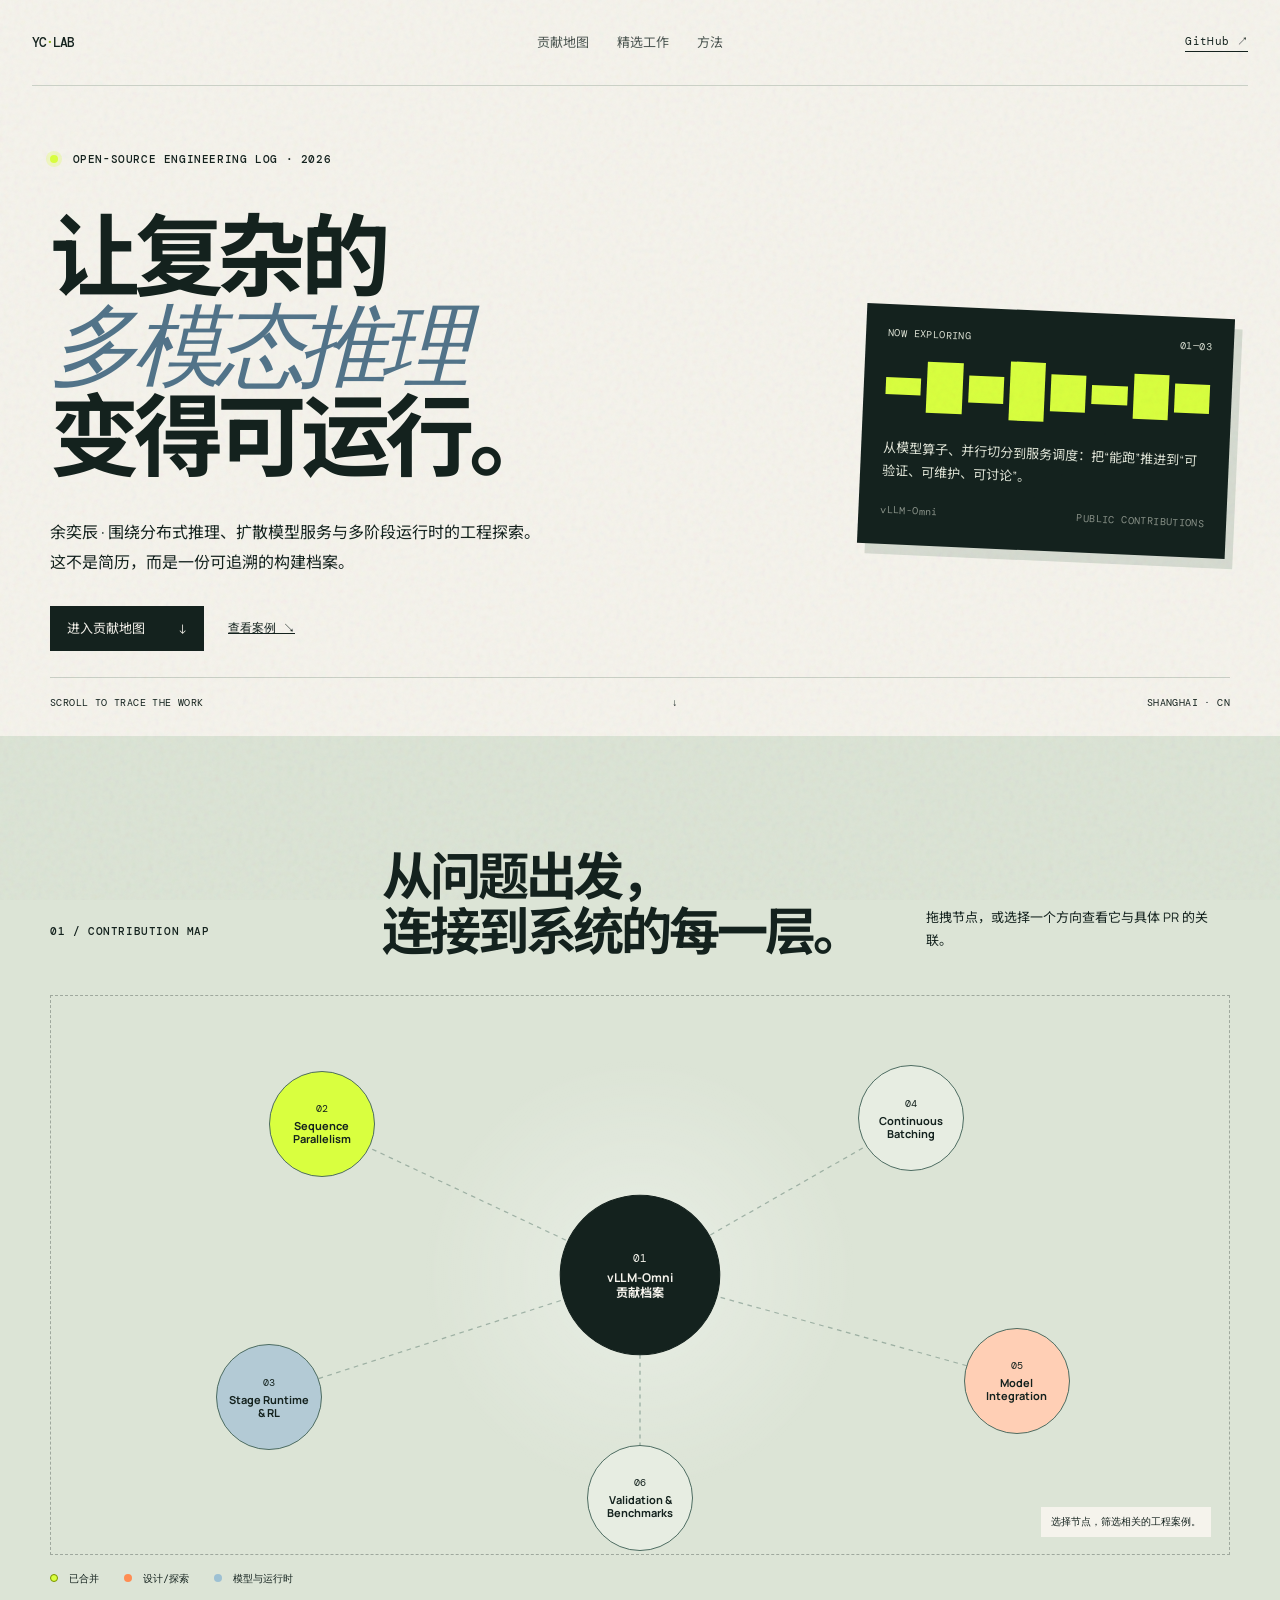
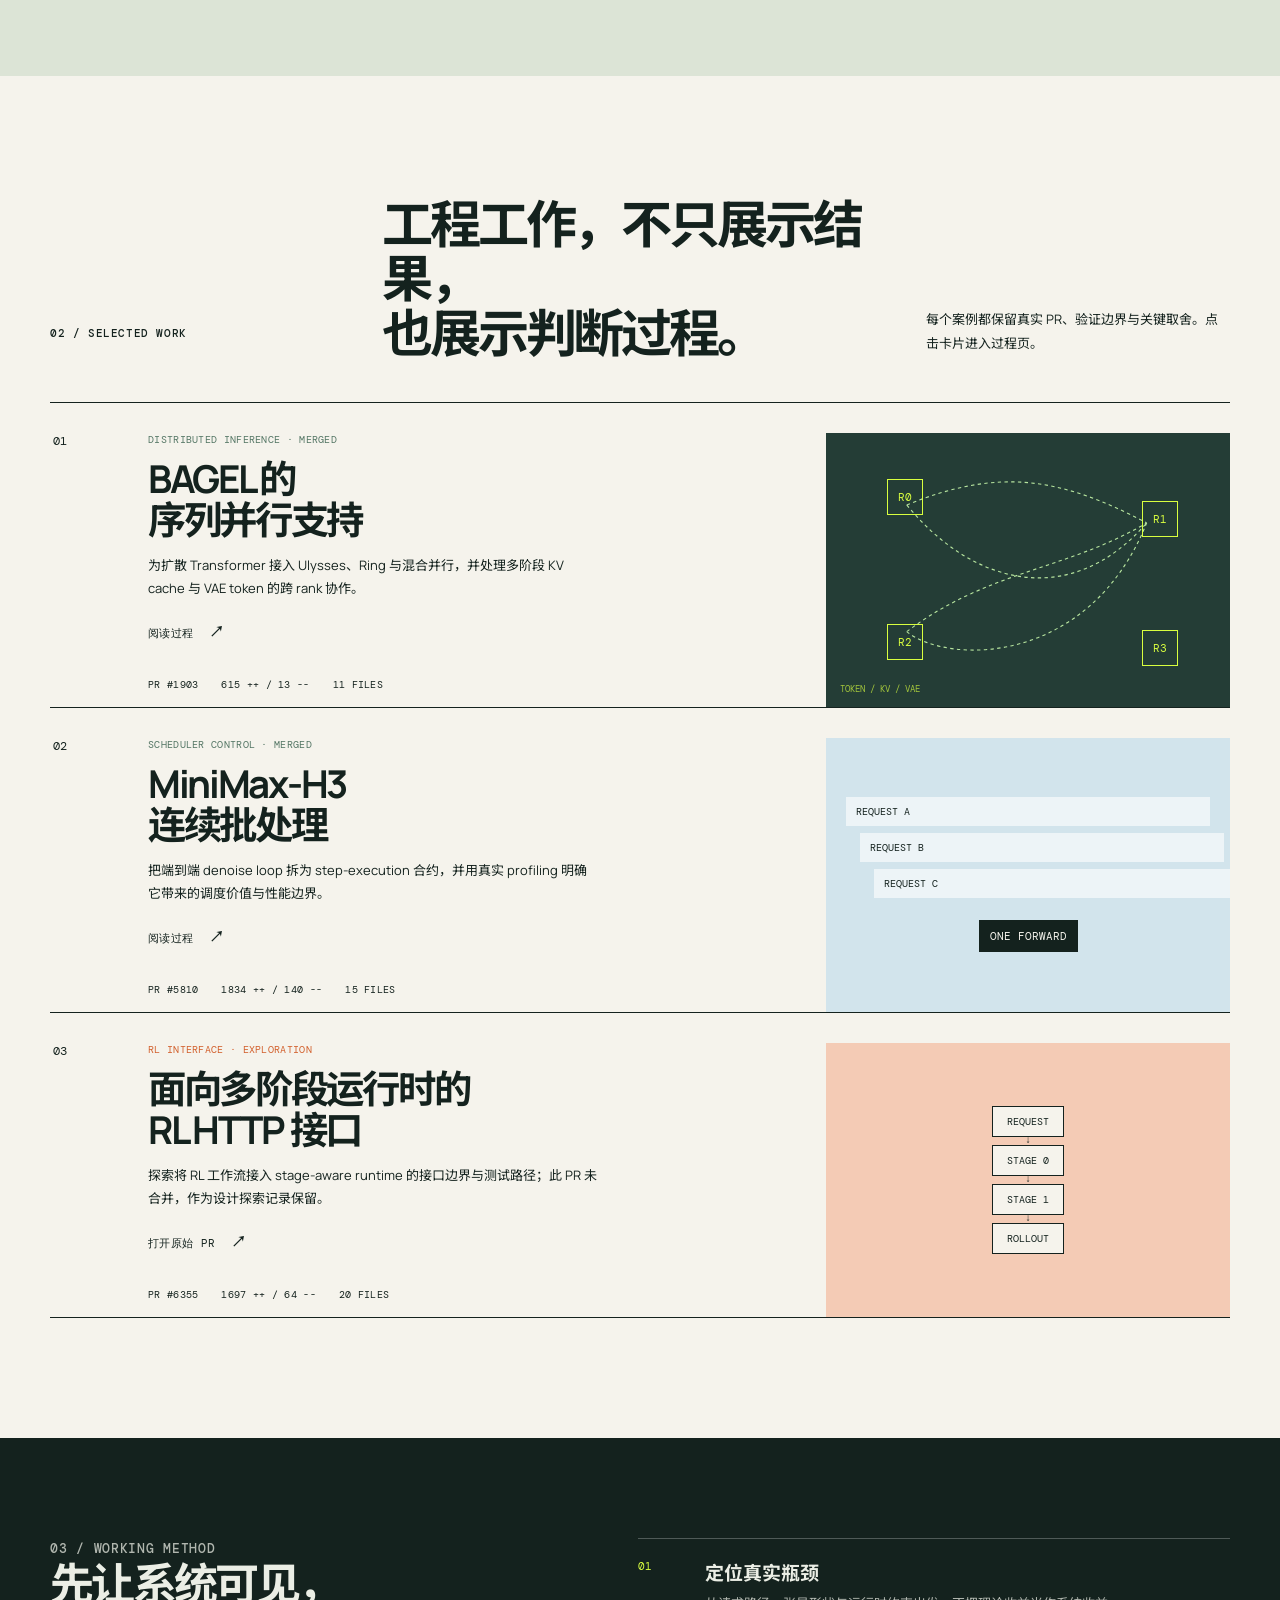
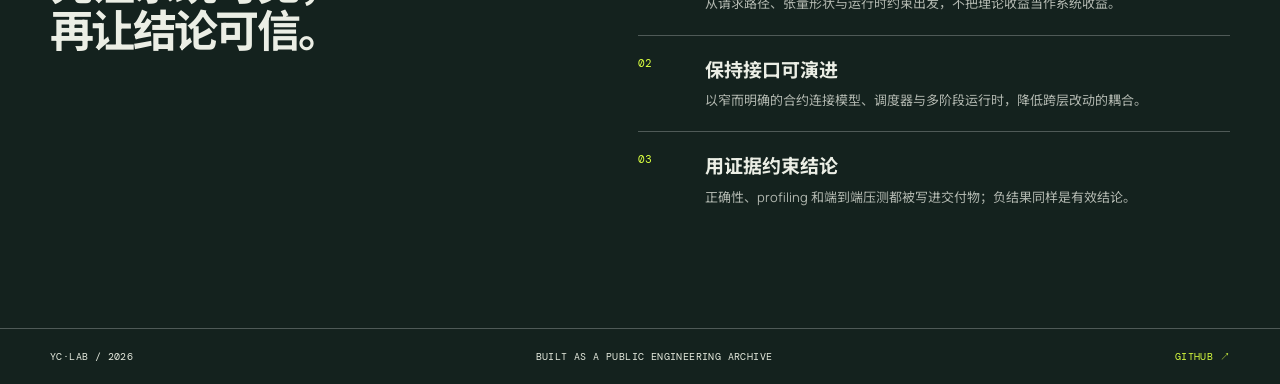
==== index.html @ 6bd222f4 "Build vLLM-Omni engineering portfolio" ====
<!doctype html>
<html lang="zh-CN">
  <head>
    <meta charset="UTF-8" />
    <meta name="viewport" content="width=device-width, initial-scale=1.0" />
    <meta name="description" content="余奕辰的 vLLM-Omni 开源贡献与工程研究档案。" />
    <title>余奕辰 · Engineering notes</title>
    <link rel="preconnect" href="https://fonts.googleapis.com" />
    <link rel="preconnect" href="https://fonts.gstatic.com" crossorigin />
    <link href="https://fonts.googleapis.com/css2?family=DM+Mono:wght@400;500&family=Manrope:wght@400;500;600;700;800&family=Noto+Sans+SC:wght@400;500;600;700&display=swap" rel="stylesheet" />
    <link rel="stylesheet" href="assets/style.css" />
  </head>
  <body>
    <div class="grain" aria-hidden="true"></div>
    <header class="site-header">
      <a class="wordmark" href="#top" aria-label="回到首页">YC<span>·</span>LAB</a>
      <nav aria-label="主导航">
        <a href="#map">贡献地图</a>
        <a href="#work">精选工作</a>
        <a href="#about">方法</a>
      </nav>
      <a class="header-link" href="https://github.com/princepride" target="_blank" rel="noreferrer">GitHub ↗</a>
    </header>

    <main id="top">
      <section class="hero section-shell">
        <p class="eyebrow"><span class="pulse"></span> OPEN-SOURCE ENGINEERING LOG · 2026</p>
        <div class="hero-grid">
          <div>
            <h1>让复杂的<br /><em>多模态推理</em><br />变得可运行。</h1>
            <p class="hero-copy">余奕辰 · 围绕分布式推理、扩散模型服务与多阶段运行时的工程探索。这不是简历，而是一份可追溯的构建档案。</p>
            <div class="hero-actions">
              <a class="button button-dark" href="#map">进入贡献地图 <span>↓</span></a>
              <a class="text-link" href="#work">查看案例 <span>↘</span></a>
            </div>
          </div>
          <aside class="hero-note">
            <div class="note-top"><span>NOW EXPLORING</span><span>01—03</span></div>
            <div class="signal"><i></i><i></i><i></i><i></i><i></i><i></i><i></i><i></i></div>
            <p>从模型算子、并行切分到服务调度：把“能跑”推进到“可验证、可维护、可讨论”。</p>
            <div class="note-meta"><span>vLLM-Omni</span><span>PUBLIC CONTRIBUTIONS</span></div>
          </aside>
        </div>
        <div class="hero-footer"><span>SCROLL TO TRACE THE WORK</span><span>↓</span><span>SHANGHAI · CN</span></div>
      </section>

      <section class="map-section" id="map">
        <div class="section-shell">
          <div class="section-heading">
            <p class="eyebrow">01 / CONTRIBUTION MAP</p>
            <h2>从问题出发，<br />连接到系统的每一层。</h2>
            <p>拖拽节点，或选择一个方向查看它与具体 PR 的关联。</p>
          </div>
          <div class="constellation" id="constellation" aria-label="vLLM-Omni 贡献关系图">
            <svg class="links" viewBox="0 0 1000 560" preserveAspectRatio="none" aria-hidden="true">
              <path d="M 500 280 L 230 130 M 500 280 L 185 400 M 500 280 L 730 125 M 500 280 L 820 385 M 500 280 L 500 505" />
            </svg>
            <button class="map-node node-core active" data-filter="all" style="--x:50%;--y:50%"><b>01</b><span>vLLM‑Omni<br />贡献档案</span></button>
            <button class="map-node node-sp" data-filter="parallel" style="--x:23%;--y:23%"><b>02</b><span>Sequence<br />Parallelism</span></button>
            <button class="map-node node-runtime" data-filter="runtime" style="--x:18.5%;--y:72%"><b>03</b><span>Stage Runtime<br />&amp; RL</span></button>
            <button class="map-node node-batch" data-filter="batching" style="--x:73%;--y:22%"><b>04</b><span>Continuous<br />Batching</span></button>
            <button class="map-node node-model" data-filter="models" style="--x:82%;--y:69%"><b>05</b><span>Model<br />Integration</span></button>
            <button class="map-node node-proof" data-filter="validation" style="--x:50%;--y:90%"><b>06</b><span>Validation &amp;<br />Benchmarks</span></button>
            <div class="map-caption" id="map-caption">选择节点，筛选相关的工程案例。</div>
          </div>
          <div class="legend"><span><i class="dot lime"></i> 已合并</span><span><i class="dot orange"></i> 设计/探索</span><span><i class="dot blue"></i> 模型与运行时</span></div>
        </div>
      </section>

      <section class="work-section section-shell" id="work">
        <div class="work-intro">
          <p class="eyebrow">02 / SELECTED WORK</p>
          <h2>工程工作，不只展示结果，<br />也展示判断过程。</h2>
          <p>每个案例都保留真实 PR、验证边界与关键取舍。点击卡片进入过程页。</p>
        </div>
        <div class="project-list">
          <a class="project-card featured" data-tags="parallel validation models" href="case-sequence-parallelism.html">
            <div class="project-index">01</div>
            <div class="project-main">
              <p class="project-kicker">DISTRIBUTED INFERENCE · MERGED</p>
              <h3>BAGEL 的<br />序列并行支持</h3>
              <p>为扩散 Transformer 接入 Ulysses、Ring 与混合并行，并处理多阶段 KV cache 与 VAE token 的跨 rank 协作。</p>
              <span class="project-open">阅读过程 <b>↗</b></span>
            </div>
            <div class="project-visual visual-parallel" aria-hidden="true">
              <div class="chip chip-one">R0</div><div class="chip chip-two">R1</div><div class="chip chip-three">R2</div><div class="chip chip-four">R3</div>
              <svg viewBox="0 0 360 220"><path d="M72 52 C155 18 210 28 286 68 M72 52 C132 125 219 145 286 68 M72 165 C145 110 215 110 286 68 M72 165 C110 195 235 195 286 68" /></svg>
              <span class="visual-label">TOKEN / KV / VAE</span>
            </div>
            <div class="project-meta"><span>PR #1903</span><span>615 ++ / 13 --</span><span>11 FILES</span></div>
          </a>

          <a class="project-card" data-tags="batching runtime validation models" href="case-continuous-batching.html">
            <div class="project-index">02</div>
            <div class="project-main">
              <p class="project-kicker">SCHEDULER CONTROL · MERGED</p>
              <h3>MiniMax‑H3<br />连续批处理</h3>
              <p>把端到端 denoise loop 拆为 step-execution 合约，并用真实 profiling 明确它带来的调度价值与性能边界。</p>
              <span class="project-open">阅读过程 <b>↗</b></span>
            </div>
            <div class="project-visual visual-batch" aria-hidden="true"><span>REQUEST A</span><span>REQUEST B</span><span>REQUEST C</span><b>ONE FORWARD</b></div>
            <div class="project-meta"><span>PR #5810</span><span>1834 ++ / 140 --</span><span>15 FILES</span></div>
          </a>

          <a class="project-card" data-tags="runtime validation" href="https://github.com/vllm-project/vllm-omni/pull/6355" target="_blank" rel="noreferrer">
            <div class="project-index">03</div>
            <div class="project-main">
              <p class="project-kicker orange-text">RL INTERFACE · EXPLORATION</p>
              <h3>面向多阶段运行时的<br />RL HTTP 接口</h3>
              <p>探索将 RL 工作流接入 stage-aware runtime 的接口边界与测试路径；此 PR 未合并，作为设计探索记录保留。</p>
              <span class="project-open">打开原始 PR <b>↗</b></span>
            </div>
            <div class="project-visual visual-runtime" aria-hidden="true"><i>REQUEST</i><i>STAGE 0</i><i>STAGE 1</i><i>ROLLOUT</i></div>
            <div class="project-meta"><span>PR #6355</span><span>1697 ++ / 64 --</span><span>20 FILES</span></div>
          </a>
        </div>
      </section>

      <section class="method-section" id="about">
        <div class="section-shell method-grid">
          <div><p class="eyebrow">03 / WORKING METHOD</p><h2>先让系统可见，<br />再让结论可信。</h2></div>
          <ol>
            <li><span>01</span><div><h3>定位真实瓶颈</h3><p>从请求路径、张量形状与运行时约束出发，不把理论收益当作系统收益。</p></div></li>
            <li><span>02</span><div><h3>保持接口可演进</h3><p>以窄而明确的合约连接模型、调度器与多阶段运行时，降低跨层改动的耦合。</p></div></li>
            <li><span>03</span><div><h3>用证据约束结论</h3><p>正确性、profiling 和端到端压测都被写进交付物；负结果同样是有效结论。</p></div></li>
          </ol>
        </div>
      </section>
    </main>
    <footer><span>YC·LAB / 2026</span><span>BUILT AS A PUBLIC ENGINEERING ARCHIVE</span><a href="https://github.com/princepride" target="_blank" rel="noreferrer">GITHUB ↗</a></footer>
    <script src="assets/app.js"></script>
  </body>
</html>
---- assets/style.css ----
:root{--ink:#14221e;--paper:#f5f3ec;--acid:#d9ff3f;--sky:#9dc0d3;--orange:#ff8d53;--line:#cad0c6;--mono:"DM Mono",monospace;--sans:"Manrope","Noto Sans SC",sans-serif}*{box-sizing:border-box}html{scroll-behavior:smooth}body{margin:0;background:var(--paper);color:var(--ink);font-family:var(--sans);line-height:1.5}.grain{position:fixed;inset:0;pointer-events:none;opacity:.22;z-index:9;background-image:url("data:image/svg+xml,%3Csvg viewBox='0 0 180 180' xmlns='http://www.w3.org/2000/svg'%3E%3Cfilter id='n'%3E%3CfeTurbulence type='fractalNoise' baseFrequency='.9' numOctaves='4' stitchTiles='stitch'/%3E%3C/filter%3E%3Crect width='100%25' height='100%25' filter='url(%23n)' opacity='.32'/%3E%3C/svg%3E");mix-blend-mode:multiply}.section-shell{width:min(1180px,calc(100% - 64px));margin:auto}.site-header{height:86px;width:min(1310px,calc(100% - 64px));margin:auto;display:flex;align-items:center;justify-content:space-between;border-bottom:1px solid var(--line);position:relative;z-index:10}.wordmark{font-family:var(--mono);font-weight:500;font-size:19px;letter-spacing:-1px;color:inherit;text-decoration:none}.wordmark span{color:#8eb412}.site-header nav{display:flex;gap:28px}.site-header a{color:inherit;text-decoration:none;font-size:13px}.site-header nav a{opacity:.75}.header-link,.project-open,.back-link{font-family:var(--mono);font-size:11px!important;letter-spacing:.03em}.header-link{border-bottom:1px solid var(--ink);padding-bottom:2px}.hero{min-height:650px;padding:65px 0 27px;display:flex;flex-direction:column}.eyebrow{font-family:var(--mono);font-size:11px;letter-spacing:.055em;margin:0 0 18px;font-weight:500}.pulse{width:8px;height:8px;background:var(--acid);display:inline-block;margin-right:7px;border-radius:50%;box-shadow:0 0 0 4px rgba(217,255,63,.25)}.hero-grid{display:grid;grid-template-columns:1.45fr .72fr;gap:70px;align-items:center;flex:1}.hero h1,.case-title h1{font-size:clamp(54px,7vw,103px);line-height:.98;letter-spacing:-.07em;margin:0;font-weight:700}.hero h1 em,.case-title em{font-family:Georgia,serif;font-weight:400;color:#52748a;letter-spacing:-.08em}.hero-copy{max-width:490px;font-size:16px;line-height:1.9;margin:38px 0 28px}.hero-actions{display:flex;align-items:center;gap:24px}.button{padding:13px 17px;text-decoration:none;font-size:13px}.button-dark{background:var(--ink);color:var(--paper)}.button-dark span{margin-left:30px}.text-link{font-family:var(--mono);font-size:12px;color:var(--ink)}.hero-note{background:var(--ink);color:#dfe4d7;padding:22px;min-height:240px;align-self:center;transform:rotate(2.5deg);box-shadow:8px 10px 0 #d6dbd1}.note-top,.note-meta{display:flex;justify-content:space-between;font:10px var(--mono);letter-spacing:.04em}.signal{height:93px;display:flex;gap:6px;align-items:center;padding:14px 0}.signal i{display:block;flex:1;background:var(--acid);animation:signal 1.6s ease-in-out infinite}.signal i:nth-child(1){height:25%}.signal i:nth-child(2){height:77%;animation-delay:.2s}.signal i:nth-child(3){height:43%;animation-delay:.6s}.signal i:nth-child(4){height:92%;animation-delay:.1s}.signal i:nth-child(5){height:57%;animation-delay:.5s}.signal i:nth-child(6){height:29%;animation-delay:.3s}.signal i:nth-child(7){height:70%;animation-delay:.8s}.signal i:nth-child(8){height:45%;animation-delay:.4s}@keyframes signal{50%{transform:scaleY(.45)}}.hero-note p{font-size:13px;line-height:1.75;margin:4px 0 21px}.note-meta{opacity:.58}.hero-footer{display:flex;justify-content:space-between;border-top:1px solid var(--line);padding-top:18px;font:10px var(--mono);letter-spacing:.04em}.map-section{background:#dce4d6;padding:112px 0 90px}.section-heading{display:grid;grid-template-columns:1fr 1.7fr 1fr;gap:28px;align-items:end}.section-heading h2,.work-intro h2,.method-grid h2,.case-grid h2,.wide-copy h2,.benchmark-heading h2{font-size:clamp(32px,4vw,55px);letter-spacing:-.06em;line-height:1.07;margin:0}.section-heading>p:last-child,.work-intro>p:last-child{font-size:13px;line-height:1.8;margin:0 0 5px}.constellation{height:560px;margin-top:37px;position:relative;border:1px dashed rgba(20,34,30,.3);overflow:hidden;background:radial-gradient(circle at 50% 50%,rgba(255,255,255,.35),transparent 33%)}.links{inset:0;position:absolute;width:100%;height:100%;opacity:.48}.links path{fill:none;stroke:#5a796d;stroke-width:1.2;stroke-dasharray:4 4}.map-node{position:absolute;left:var(--x);top:var(--y);transform:translate(-50%,-50%);border:1px solid #4d6c61;background:#eaf0e6;color:var(--ink);border-radius:100%;width:106px;height:106px;padding:0;cursor:pointer;font-family:var(--sans);transition:.3s;z-index:1}.map-node:hover,.map-node.active{background:var(--acid);transform:translate(-50%,-50%) scale(1.1)}.map-node b{font:10px var(--mono);display:block;margin-bottom:4px}.map-node span{font-size:11px;line-height:1.2;display:block;font-weight:700}.node-core{width:146px;height:146px;background:var(--ink);color:var(--paper);border-color:var(--ink)}.node-core:hover,.node-core.active{background:var(--ink);color:var(--paper)}.node-sp{background:var(--acid)}.node-runtime{background:#b3cad5}.node-batch{background:#e7ede2}.node-model{background:#ffcfb5}.node-proof{background:#e7ede2}.map-caption{position:absolute;right:18px;bottom:17px;font:10px var(--mono);background:var(--paper);padding:8px 10px}.legend{display:flex;gap:25px;padding-top:17px;font:10px var(--mono)}.dot{width:8px;height:8px;border-radius:50%;display:inline-block;margin-right:5px}.lime{background:var(--acid);border:1px solid #789100}.orange{background:var(--orange)}.blue{background:var(--sky)}.work-section{padding:120px 0}.work-intro{display:grid;grid-template-columns:1fr 1.7fr 1fr;gap:28px;align-items:end;margin-bottom:42px}.project-list{border-top:1px solid var(--ink)}.project-card{color:inherit;text-decoration:none;display:grid;grid-template-columns:70px 1.45fr .9fr;gap:28px;border-bottom:1px solid var(--ink);padding:30px 0 0;min-height:305px;position:relative;overflow:hidden;transition:.25s}.project-card:hover{background:#ecebe4}.project-index{font:12px var(--mono);padding-left:3px}.project-main{padding-right:10px}.project-kicker{font:10px var(--mono);letter-spacing:.03em;margin:0 0 12px;color:#547665}.orange-text{color:#d2602d}.project-main h3{font-size:clamp(25px,3vw,42px);letter-spacing:-.06em;line-height:1.07;margin:0 0 14px}.project-main>p:not(.project-kicker){font-size:13px;line-height:1.75;max-width:450px;margin:0 0 19px}.project-open b{font-size:15px;margin-left:8px}.project-meta{position:absolute;bottom:16px;left:98px;right:0;display:flex;gap:23px;font:10px var(--mono);letter-spacing:.03em}.project-visual{min-height:220px;position:relative;align-self:stretch}.visual-parallel{background:#243d36;color:var(--acid);overflow:hidden}.visual-parallel svg{position:absolute;inset:0;width:100%;height:100%}.visual-parallel path{fill:none;stroke:#b6e49e;stroke-width:1;stroke-dasharray:3 3}.chip{width:36px;height:36px;border:1px solid var(--acid);position:absolute;display:grid;place-items:center;font:11px var(--mono);z-index:1}.chip-one{left:15%;top:17%}.chip-two{right:13%;top:25%}.chip-three{left:15%;bottom:17%}.chip-four{right:13%;bottom:15%}.visual-label{position:absolute;bottom:12px;left:14px;font:9px var(--mono);opacity:.7}.visual-batch{background:#d2e4ec;padding:20px;display:grid;gap:7px;align-content:center}.visual-batch span{padding:8px 10px;background:rgba(255,255,255,.6);font:10px var(--mono);transform:translateX(var(--offset,0))}.visual-batch span:nth-child(2){--offset:14px}.visual-batch span:nth-child(3){--offset:28px}.visual-batch b{font:11px var(--mono);margin:15px auto 0;background:var(--ink);color:var(--paper);padding:9px 11px}.visual-runtime{background:#f4cbb5;display:flex;flex-direction:column;gap:8px;align-items:center;justify-content:center}.visual-runtime i{font:10px var(--mono);font-style:normal;border:1px solid var(--ink);padding:8px 14px;background:var(--paper);position:relative}.visual-runtime i:not(:last-child):after{content:"↓";position:absolute;top:26px;left:50%;transform:translateX(-50%);z-index:2}.method-section{padding:100px 0;background:var(--ink);color:#ebeee5}.method-grid{display:grid;grid-template-columns:1fr 1.25fr;gap:115px}.method-grid h2{font-size:44px}.method-grid ol{list-style:none;padding:0;margin:0}.method-grid li{border-top:1px solid rgba(255,255,255,.25);padding:20px 0;display:grid;grid-template-columns:56px 1fr;gap:11px}.method-grid li>span{font:11px var(--mono);color:var(--acid)}.method-grid h3{font-size:19px;margin:0 0 5px}.method-grid p{font-size:13px;line-height:1.7;opacity:.73;margin:0}footer{background:var(--ink);color:#e5eade;border-top:1px solid rgba(255,255,255,.25);padding:21px max(32px,calc((100% - 1180px)/2));display:flex;justify-content:space-between;font:10px var(--mono);letter-spacing:.04em}footer a{color:var(--acid);text-decoration:none}.case-hero{padding:56px 0 0;position:relative}.back-link{color:inherit;text-decoration:none;display:inline-block;margin-bottom:43px}.case-title{display:grid;grid-template-columns:1.6fr .55fr;gap:70px;align-items:end}.case-title h1{font-size:clamp(46px,6.3vw,90px)}.case-title>div>p{max-width:625px;line-height:1.85;font-size:15px;margin:28px 0 40px}.case-title dl{margin:0 0 42px}.case-title dl div{border-top:1px solid var(--line);padding:11px 0}.case-title dt{font:10px var(--mono);margin-bottom:3px}.case-title dd{font-size:12px;margin:0;font-weight:600}.case-number{font:clamp(130px,23vw,310px) var(--mono);letter-spacing:-.13em;line-height:.73;color:#dce4d6;margin-left:-10px;overflow:hidden;height:.76em}.case-section{padding:105px 0}.dark-panel{background:#1b302b;color:#edf1e7}.wide-copy{display:grid;grid-template-columns:1.05fr 1fr;gap:70px}.wide-copy p{font-size:17px;line-height:1.9;margin:0}.wide-copy code{font:13px var(--mono);background:rgba(217,255,63,.15);color:var(--acid);padding:2px 4px}.three-facts{display:grid;grid-template-columns:repeat(3,1fr);border-top:1px solid rgba(255,255,255,.25);margin-top:65px}.three-facts div{padding:18px 16px 0 0;display:flex;gap:14px}.three-facts div+div{border-left:1px solid rgba(255,255,255,.25);padding-left:18px}.three-facts b{font:26px var(--mono);color:var(--acid)}.three-facts span{font-size:11px;line-height:1.45}.case-grid{display:grid;grid-template-columns:.9fr 1.15fr;gap:80px}.steps article{display:grid;grid-template-columns:65px 1fr;gap:10px;padding:0 0 24px;margin-bottom:21px;border-bottom:1px solid var(--line)}.steps span{font:12px var(--mono);color:#557467}.steps h3{margin:0 0 6px;font-size:20px;letter-spacing:-.035em}.steps p{margin:0;font-size:13px;line-height:1.75}.steps code{font:11px var(--mono);background:#e1e5db;padding:2px 4px}.explorer-section{background:#dce4d6;padding:95px 0}.explorer-head{display:flex;justify-content:space-between;gap:40px;align-items:end}.explorer-head h2{font-size:40px;letter-spacing:-.06em;margin:0}.explorer-head p:not(.eyebrow){font-size:12px;margin:10px 0 0}.segmented{display:flex;border:1px solid var(--ink)}.segmented button{border:0;border-right:1px solid var(--ink);background:transparent;padding:9px 12px;font:10px var(--mono);cursor:pointer}.segmented button:last-child{border:0}.segmented button.selected{background:var(--ink);color:var(--paper)}.explorer{margin-top:37px;background:#f0f2e9;display:grid;grid-template-columns:240px 1fr;min-height:340px;border:1px solid #a6b1a4}.controls{padding:28px;border-right:1px solid #a6b1a4}.controls label{display:flex;justify-content:space-between;font:11px var(--mono)}.controls output{font-size:23px;margin-top:-6px}.controls input{width:100%;margin:25px 0;accent-color:#547665}.controls p{font-size:12px;line-height:1.75}.token-stage{padding:35px 45px}.token-label{font:10px var(--mono);margin-bottom:13px}.tokens{display:flex;gap:5px;flex-wrap:wrap}.token{height:27px;min-width:29px;flex:1;background:#a9c6d2;border:1px solid #6e99ab}.token:nth-child(3n+1){background:var(--acid)}.token:nth-child(4n+2){background:#ffa879}.arrow{text-align:center;font:20px var(--mono);margin:18px 0}.ranks{display:grid;gap:8px}.rank{display:flex;align-items:center;gap:10px;font:10px var(--mono)}.rank>span{width:43px}.rank i{height:23px;background:#547665;flex:var(--f);display:block}.rank:nth-child(2) i{background:#77a4b5}.rank:nth-child(3) i{background:#d4865e}.rank:nth-child(4) i{background:#79965d}.benchmark-heading{display:grid;grid-template-columns:1.1fr 1fr;gap:55px;align-items:end}.benchmark-heading p{font-size:13px;line-height:1.8;margin:0}.benchmark{margin:50px 0 28px;border-top:1px solid var(--line)}.bar-row{display:grid;grid-template-columns:220px 1fr 130px;align-items:center;gap:14px;padding:14px 0;border-bottom:1px solid var(--line);font:11px var(--mono)}.bar-row i{height:18px;background:#a6c4d0;width:var(--w)}.bar-row.strong i{background:var(--acid)}.bar-row b{font-weight:500}.takeaway{border-left:4px solid var(--acid);padding:12px 22px;background:#e8ece2;max-width:850px}.takeaway span{font:10px var(--mono);color:#547665}.takeaway p{margin:5px 0 0;font-size:14px;line-height:1.75}.next-case{background:#dce4d6;padding:55px 0}.next-case p{font:10px var(--mono);margin:0 0 8px}.next-case a{color:inherit;text-decoration:none;font-size:clamp(24px,3.2vw,43px);font-weight:700;letter-spacing:-.05em}.next-case a span{color:#547665}.compare-grid{display:grid;grid-template-columns:1fr 1fr;gap:12px;margin:45px 0 25px}.compare-grid div{background:#dde8e4;padding:25px}.compare-grid div+div{background:#f5d9ca}.compare-grid p,.compare-grid span{font:10px var(--mono);display:block}.compare-grid b{font-size:45px;letter-spacing:-.08em;display:block;margin:13px 0}.compare-grid i{display:block;height:10px;margin-top:20px;background:#5c8276;width:var(--w)}.compare-grid div+div i{background:#e38154}@media(max-width:780px){.section-shell,.site-header{width:calc(100% - 36px)}.site-header{height:67px}.site-header nav{display:none}.hero{min-height:690px;padding-top:43px}.hero-grid,.section-heading,.work-intro,.method-grid,.case-title,.wide-copy,.case-grid,.benchmark-heading{grid-template-columns:1fr;gap:27px}.hero-note{width:88%;justify-self:end;margin-top:22px}.hero h1{font-size:57px}.map-section,.work-section,.method-section,.case-section{padding:70px 0}.constellation{height:490px}.map-node{width:77px;height:77px}.map-node span{font-size:9px}.node-core{width:105px;height:105px}.node-proof{top:85%!important}.project-card{grid-template-columns:40px 1fr;padding-top:24px;min-height:0;padding-bottom:67px}.project-visual{grid-column:2;min-height:160px}.project-meta{left:40px;gap:11px;font-size:8px}.method-grid{gap:45px}.case-hero{padding-top:36px}.case-title dl{margin-bottom:15px}.case-number{margin-top:34px}.three-facts{margin-top:40px;grid-template-columns:1fr}.three-facts div+div{border-left:0;border-top:1px solid rgba(255,255,255,.25);padding-left:0;padding-top:15px}.explorer-head{display:block}.segmented{margin-top:20px;width:max-content}.explorer{grid-template-columns:1fr}.controls{border-right:0;border-bottom:1px solid #a6b1a4}.token-stage{padding:26px 20px}.bar-row{grid-template-columns:1fr 95px}.bar-row i{grid-column:1/3;grid-row:2}.compare-grid{grid-template-columns:1fr}.case-title h1{font-size:54px}footer{padding:17px 18px;font-size:8px}footer span:nth-child(2){display:none}}
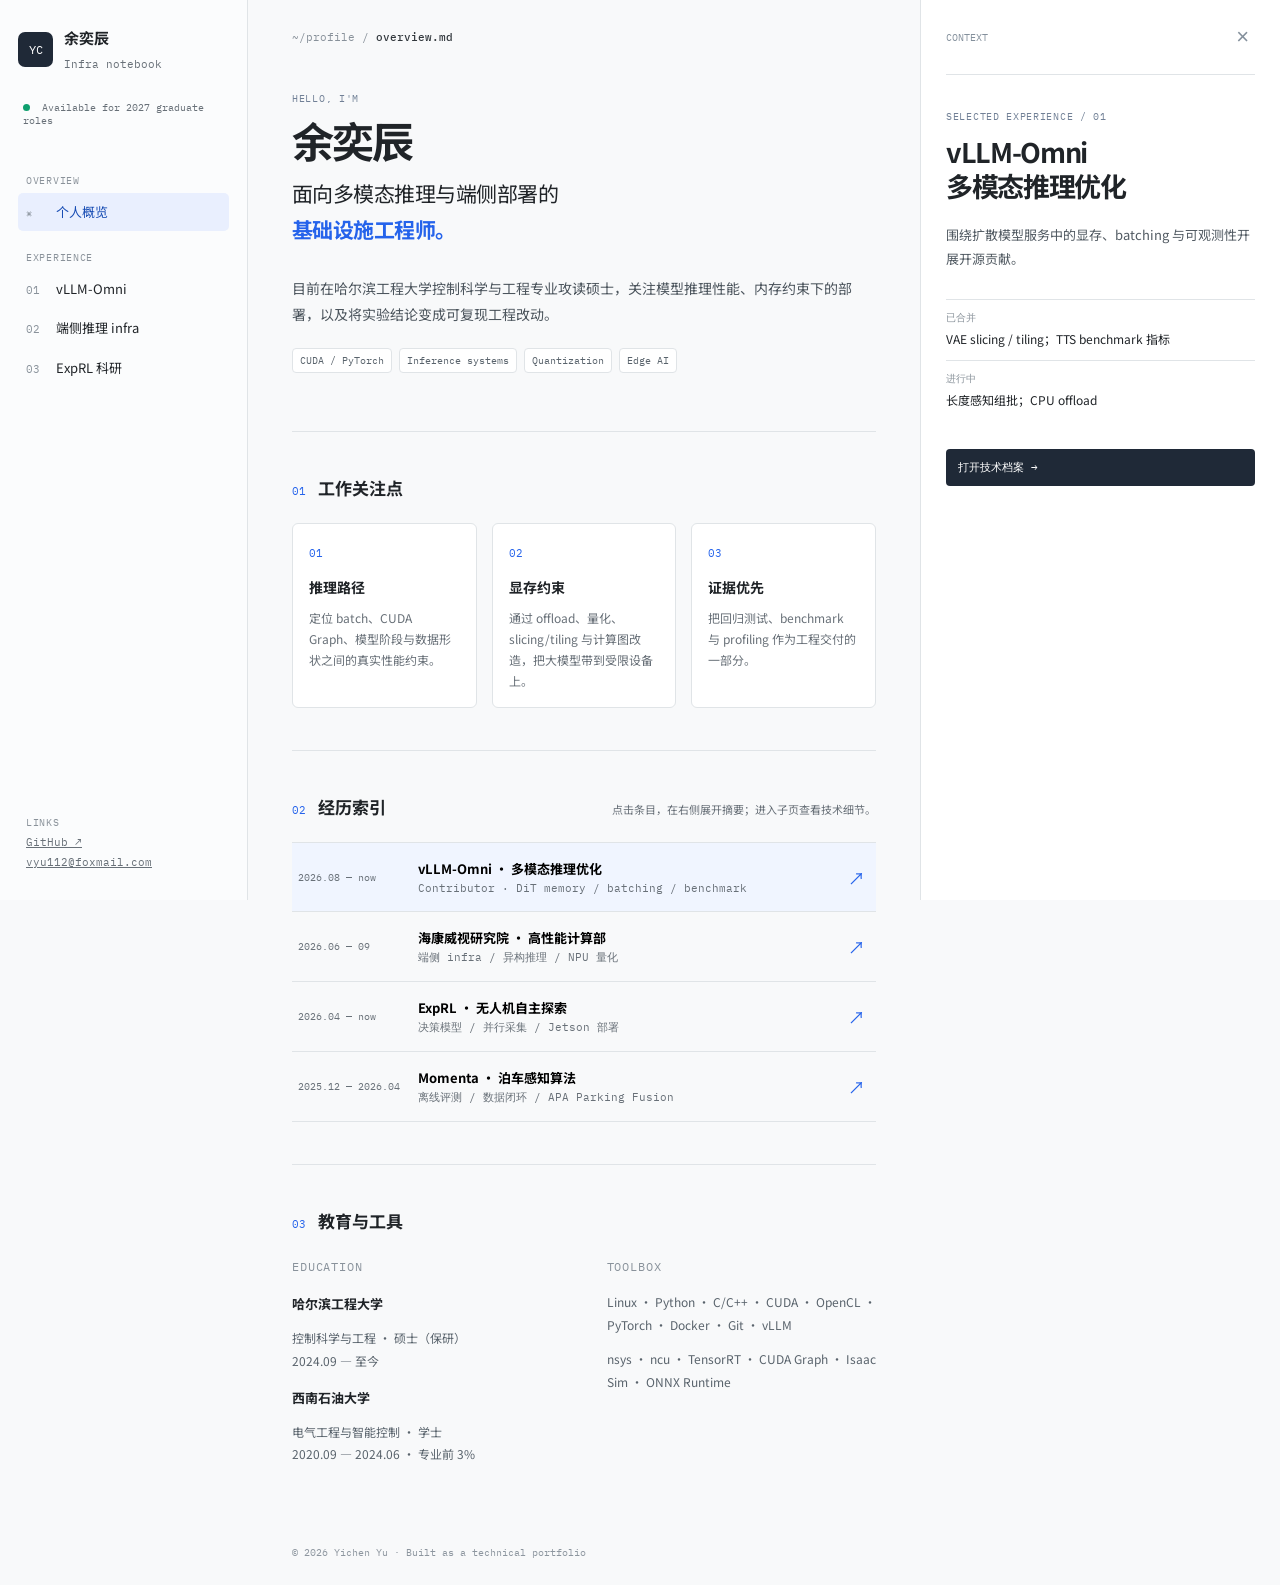
==== commit 7377947b: "Rebuild portfolio around verified experience" ====
--- a/index.html
+++ b/index.html
@@ -1,133 +1,8 @@
-<!doctype html>
-<html lang="zh-CN">
-  <head>
-    <meta charset="UTF-8" />
-    <meta name="viewport" content="width=device-width, initial-scale=1.0" />
-    <meta name="description" content="余奕辰的 vLLM-Omni 开源贡献与工程研究档案。" />
-    <title>余奕辰 · Engineering notes</title>
-    <link rel="preconnect" href="https://fonts.googleapis.com" />
-    <link rel="preconnect" href="https://fonts.gstatic.com" crossorigin />
-    <link href="https://fonts.googleapis.com/css2?family=DM+Mono:wght@400;500&family=Manrope:wght@400;500;600;700;800&family=Noto+Sans+SC:wght@400;500;600;700&display=swap" rel="stylesheet" />
-    <link rel="stylesheet" href="assets/style.css" />
-  </head>
-  <body>
-    <div class="grain" aria-hidden="true"></div>
-    <header class="site-header">
-      <a class="wordmark" href="#top" aria-label="回到首页">YC<span>·</span>LAB</a>
-      <nav aria-label="主导航">
-        <a href="#map">贡献地图</a>
-        <a href="#work">精选工作</a>
-        <a href="#about">方法</a>
-      </nav>
-      <a class="header-link" href="https://github.com/princepride" target="_blank" rel="noreferrer">GitHub ↗</a>
-    </header>
-
-    <main id="top">
-      <section class="hero section-shell">
-        <p class="eyebrow"><span class="pulse"></span> OPEN-SOURCE ENGINEERING LOG · 2026</p>
-        <div class="hero-grid">
-          <div>
-            <h1>让复杂的<br /><em>多模态推理</em><br />变得可运行。</h1>
-            <p class="hero-copy">余奕辰 · 围绕分布式推理、扩散模型服务与多阶段运行时的工程探索。这不是简历，而是一份可追溯的构建档案。</p>
-            <div class="hero-actions">
-              <a class="button button-dark" href="#map">进入贡献地图 <span>↓</span></a>
-              <a class="text-link" href="#work">查看案例 <span>↘</span></a>
-            </div>
-          </div>
-          <aside class="hero-note">
-            <div class="note-top"><span>NOW EXPLORING</span><span>01—03</span></div>
-            <div class="signal"><i></i><i></i><i></i><i></i><i></i><i></i><i></i><i></i></div>
-            <p>从模型算子、并行切分到服务调度：把“能跑”推进到“可验证、可维护、可讨论”。</p>
-            <div class="note-meta"><span>vLLM-Omni</span><span>PUBLIC CONTRIBUTIONS</span></div>
-          </aside>
-        </div>
-        <div class="hero-footer"><span>SCROLL TO TRACE THE WORK</span><span>↓</span><span>SHANGHAI · CN</span></div>
-      </section>
-
-      <section class="map-section" id="map">
-        <div class="section-shell">
-          <div class="section-heading">
-            <p class="eyebrow">01 / CONTRIBUTION MAP</p>
-            <h2>从问题出发，<br />连接到系统的每一层。</h2>
-            <p>拖拽节点，或选择一个方向查看它与具体 PR 的关联。</p>
-          </div>
-          <div class="constellation" id="constellation" aria-label="vLLM-Omni 贡献关系图">
-            <svg class="links" viewBox="0 0 1000 560" preserveAspectRatio="none" aria-hidden="true">
-              <path d="M 500 280 L 230 130 M 500 280 L 185 400 M 500 280 L 730 125 M 500 280 L 820 385 M 500 280 L 500 505" />
-            </svg>
-            <button class="map-node node-core active" data-filter="all" style="--x:50%;--y:50%"><b>01</b><span>vLLM‑Omni<br />贡献档案</span></button>
-            <button class="map-node node-sp" data-filter="parallel" style="--x:23%;--y:23%"><b>02</b><span>Sequence<br />Parallelism</span></button>
-            <button class="map-node node-runtime" data-filter="runtime" style="--x:18.5%;--y:72%"><b>03</b><span>Stage Runtime<br />&amp; RL</span></button>
-            <button class="map-node node-batch" data-filter="batching" style="--x:73%;--y:22%"><b>04</b><span>Continuous<br />Batching</span></button>
-            <button class="map-node node-model" data-filter="models" style="--x:82%;--y:69%"><b>05</b><span>Model<br />Integration</span></button>
-            <button class="map-node node-proof" data-filter="validation" style="--x:50%;--y:90%"><b>06</b><span>Validation &amp;<br />Benchmarks</span></button>
-            <div class="map-caption" id="map-caption">选择节点，筛选相关的工程案例。</div>
-          </div>
-          <div class="legend"><span><i class="dot lime"></i> 已合并</span><span><i class="dot orange"></i> 设计/探索</span><span><i class="dot blue"></i> 模型与运行时</span></div>
-        </div>
-      </section>
-
-      <section class="work-section section-shell" id="work">
-        <div class="work-intro">
-          <p class="eyebrow">02 / SELECTED WORK</p>
-          <h2>工程工作，不只展示结果，<br />也展示判断过程。</h2>
-          <p>每个案例都保留真实 PR、验证边界与关键取舍。点击卡片进入过程页。</p>
-        </div>
-        <div class="project-list">
-          <a class="project-card featured" data-tags="parallel validation models" href="case-sequence-parallelism.html">
-            <div class="project-index">01</div>
-            <div class="project-main">
-              <p class="project-kicker">DISTRIBUTED INFERENCE · MERGED</p>
-              <h3>BAGEL 的<br />序列并行支持</h3>
-              <p>为扩散 Transformer 接入 Ulysses、Ring 与混合并行，并处理多阶段 KV cache 与 VAE token 的跨 rank 协作。</p>
-              <span class="project-open">阅读过程 <b>↗</b></span>
-            </div>
-            <div class="project-visual visual-parallel" aria-hidden="true">
-              <div class="chip chip-one">R0</div><div class="chip chip-two">R1</div><div class="chip chip-three">R2</div><div class="chip chip-four">R3</div>
-              <svg viewBox="0 0 360 220"><path d="M72 52 C155 18 210 28 286 68 M72 52 C132 125 219 145 286 68 M72 165 C145 110 215 110 286 68 M72 165 C110 195 235 195 286 68" /></svg>
-              <span class="visual-label">TOKEN / KV / VAE</span>
-            </div>
-            <div class="project-meta"><span>PR #1903</span><span>615 ++ / 13 --</span><span>11 FILES</span></div>
-          </a>
-
-          <a class="project-card" data-tags="batching runtime validation models" href="case-continuous-batching.html">
-            <div class="project-index">02</div>
-            <div class="project-main">
-              <p class="project-kicker">SCHEDULER CONTROL · MERGED</p>
-              <h3>MiniMax‑H3<br />连续批处理</h3>
-              <p>把端到端 denoise loop 拆为 step-execution 合约，并用真实 profiling 明确它带来的调度价值与性能边界。</p>
-              <span class="project-open">阅读过程 <b>↗</b></span>
-            </div>
-            <div class="project-visual visual-batch" aria-hidden="true"><span>REQUEST A</span><span>REQUEST B</span><span>REQUEST C</span><b>ONE FORWARD</b></div>
-            <div class="project-meta"><span>PR #5810</span><span>1834 ++ / 140 --</span><span>15 FILES</span></div>
-          </a>
-
-          <a class="project-card" data-tags="runtime validation" href="https://github.com/vllm-project/vllm-omni/pull/6355" target="_blank" rel="noreferrer">
-            <div class="project-index">03</div>
-            <div class="project-main">
-              <p class="project-kicker orange-text">RL INTERFACE · EXPLORATION</p>
-              <h3>面向多阶段运行时的<br />RL HTTP 接口</h3>
-              <p>探索将 RL 工作流接入 stage-aware runtime 的接口边界与测试路径；此 PR 未合并，作为设计探索记录保留。</p>
-              <span class="project-open">打开原始 PR <b>↗</b></span>
-            </div>
-            <div class="project-visual visual-runtime" aria-hidden="true"><i>REQUEST</i><i>STAGE 0</i><i>STAGE 1</i><i>ROLLOUT</i></div>
-            <div class="project-meta"><span>PR #6355</span><span>1697 ++ / 64 --</span><span>20 FILES</span></div>
-          </a>
-        </div>
-      </section>
-
-      <section class="method-section" id="about">
-        <div class="section-shell method-grid">
-          <div><p class="eyebrow">03 / WORKING METHOD</p><h2>先让系统可见，<br />再让结论可信。</h2></div>
-          <ol>
-            <li><span>01</span><div><h3>定位真实瓶颈</h3><p>从请求路径、张量形状与运行时约束出发，不把理论收益当作系统收益。</p></div></li>
-            <li><span>02</span><div><h3>保持接口可演进</h3><p>以窄而明确的合约连接模型、调度器与多阶段运行时，降低跨层改动的耦合。</p></div></li>
-            <li><span>03</span><div><h3>用证据约束结论</h3><p>正确性、profiling 和端到端压测都被写进交付物；负结果同样是有效结论。</p></div></li>
-          </ol>
-        </div>
-      </section>
-    </main>
-    <footer><span>YC·LAB / 2026</span><span>BUILT AS A PUBLIC ENGINEERING ARCHIVE</span><a href="https://github.com/princepride" target="_blank" rel="noreferrer">GITHUB ↗</a></footer>
-    <script src="assets/app.js"></script>
-  </body>
-</html>
+<!doctype html><html lang="zh-CN"><head><meta charset="UTF-8"><meta name="viewport" content="width=device-width,initial-scale=1"><title>余奕辰 | Infra notebook</title><meta name="description" content="余奕辰的多模态推理基础设施、端侧部署与科研项目经历。"><link rel="preconnect" href="https://fonts.googleapis.com"><link rel="preconnect" href="https://fonts.gstatic.com" crossorigin><link href="https://fonts.googleapis.com/css2?family=IBM+Plex+Mono:wght@400;500&family=Noto+Sans+SC:wght@400;500;600;700&display=swap" rel="stylesheet"><link rel="stylesheet" href="assets/style.css"></head><body>
+<header class="mobile-top"><a href="index.html">余奕辰</a><button id="panel-toggle">目录</button></header><div class="app-shell">
+<aside class="sidebar" id="sidebar"><a class="identity" href="index.html"><span class="avatar">YC</span><span><b>余奕辰</b><small>Infra notebook</small></span></a><p class="availability"><i></i> Available for 2027 graduate roles</p><nav class="tree"><p>OVERVIEW</p><a class="active" href="index.html"><span>⌘</span>个人概览</a><p>EXPERIENCE</p><a href="experiences/vllm-omni.html"><span>01</span>vLLM-Omni</a><a href="experiences/edge-inference.html"><span>02</span>端侧推理 infra</a><a href="experiences/research.html"><span>03</span>ExpRL 科研</a></nav><div class="sidebar-bottom"><p>LINKS</p><a href="https://github.com/VLa1111" target="_blank">GitHub ↗</a><a href="mailto:vyu112@foxmail.com">vyu112@foxmail.com</a></div></aside>
+<main class="workspace"><div class="breadcrumb">~/profile / <b>overview.md</b></div><section class="intro"><p class="label">HELLO, I'M</p><h1>余奕辰</h1><p class="headline">面向多模态推理与端侧部署的<br><strong>基础设施工程师。</strong></p><p class="summary">目前在哈尔滨工程大学控制科学与工程专业攻读硕士，关注模型推理性能、内存约束下的部署，以及将实验结论变成可复现工程改动。</p><div class="chips"><span>CUDA / PyTorch</span><span>Inference systems</span><span>Quantization</span><span>Edge AI</span></div></section>
+<section class="content-section"><div class="section-title"><span>01</span><h2>工作关注点</h2></div><div class="focus-grid"><article><b>01</b><h3>推理路径</h3><p>定位 batch、CUDA Graph、模型阶段与数据形状之间的真实性能约束。</p></article><article><b>02</b><h3>显存约束</h3><p>通过 offload、量化、slicing/tiling 与计算图改造，把大模型带到受限设备上。</p></article><article><b>03</b><h3>证据优先</h3><p>把回归测试、benchmark 与 profiling 作为工程交付的一部分。</p></article></div></section>
+<section class="content-section"><div class="section-title"><span>02</span><h2>经历索引</h2><small>点击条目，在右侧展开摘要；进入子页查看技术细节。</small></div><div class="experience-list"><button class="experience active" data-target="omni"><span class="date">2026.08 — now</span><span class="exp-title"><b>vLLM-Omni · 多模态推理优化</b><small>Contributor · DiT memory / batching / benchmark</small></span><span class="open">↗</span></button><button class="experience" data-target="edge"><span class="date">2026.06 — 09</span><span class="exp-title"><b>海康威视研究院 · 高性能计算部</b><small>端侧 infra / 异构推理 / NPU 量化</small></span><span class="open">↗</span></button><button class="experience" data-target="research"><span class="date">2026.04 — now</span><span class="exp-title"><b>ExpRL · 无人机自主探索</b><small>决策模型 / 并行采集 / Jetson 部署</small></span><span class="open">↗</span></button><button class="experience" data-target="momenta"><span class="date">2025.12 — 2026.04</span><span class="exp-title"><b>Momenta · 泊车感知算法</b><small>离线评测 / 数据闭环 / APA Parking Fusion</small></span><span class="open">↗</span></button></div></section>
+<section class="content-section compact"><div class="section-title"><span>03</span><h2>教育与工具</h2></div><div class="two-col"><div><p class="label">EDUCATION</p><b>哈尔滨工程大学</b><p>控制科学与工程 · 硕士（保研）<br>2024.09 — 至今</p><b>西南石油大学</b><p>电气工程与智能控制 · 学士<br>2020.09 — 2024.06 · 专业前 3%</p></div><div><p class="label">TOOLBOX</p><p>Linux · Python · C/C++ · CUDA · OpenCL · PyTorch · Docker · Git · vLLM</p><p>nsys · ncu · TensorRT · CUDA Graph · Isaac Sim · ONNX Runtime</p></div></div></section><footer>© 2026 Yichen Yu · Built as a technical portfolio</footer></main>
+<aside class="detail-panel" id="detail-panel"><div class="panel-head"><span>CONTEXT</span><button id="close-panel">×</button></div><div class="panel-content" data-panel="omni"><p class="label">SELECTED EXPERIENCE / 01</p><h2>vLLM-Omni<br>多模态推理优化</h2><p>围绕扩散模型服务中的显存、batching 与可观测性开展开源贡献。</p><dl><div><dt>已合并</dt><dd>VAE slicing / tiling；TTS benchmark 指标</dd></div><div><dt>进行中</dt><dd>长度感知组批；CPU offload</dd></div></dl><a class="panel-link" href="experiences/vllm-omni.html">打开技术档案 →</a></div><div class="panel-content hidden" data-panel="edge"><p class="label">SELECTED EXPERIENCE / 02</p><h2>端侧推理<br>与 NPU 部署</h2><p>在受限算力与精度约束下，完成业务模型的量化部署、计算图优化和移动 GPU Kernel 调优。</p><dl><div><dt>31</dt><dd>个业务模型端侧 NPU 部署</dd></div><div><dt>1.32–1.44×</dt><dd>NMS Kernel 满载稳定加速</dd></div></dl><a class="panel-link" href="experiences/edge-inference.html">打开技术档案 →</a></div><div class="panel-content hidden" data-panel="research"><p class="label">SELECTED EXPERIENCE / 03</p><h2>ExpRL<br>自主探索</h2><p>从自监督价值预训练到多卡采集，再到 Jetson 上的端侧决策链路优化。</p><dl><div><dt>18×</dt><dd>多卡采集效率提升</dd></div><div><dt>1.5–3 ms</dt><dd>Jetson Orin NX 单决策耗时</dd></div></dl><a class="panel-link" href="experiences/research.html">打开技术档案 →</a></div><div class="panel-content hidden" data-panel="momenta"><p class="label">SELECTED EXPERIENCE / 04</p><h2>泊车感知<br>算法与评测</h2><p>参与 APA Parking Fusion 的业务逻辑开发，并建立评测 checker 和数据清洗规则以支持问题闭环。</p><dl><div><dt>63</dt><dd>组机械车位 FN 数据回归</dd></div><div><dt>覆盖</dt><dd>业务开发、评测与数据闭环</dd></div></dl></div></aside></div><script src="assets/app.js"></script></body></html>
--- a/assets/style.css
+++ b/assets/style.css
@@ -1 +1 @@
-:root{--ink:#14221e;--paper:#f5f3ec;--acid:#d9ff3f;--sky:#9dc0d3;--orange:#ff8d53;--line:#cad0c6;--mono:"DM Mono",monospace;--sans:"Manrope","Noto Sans SC",sans-serif}*{box-sizing:border-box}html{scroll-behavior:smooth}body{margin:0;background:var(--paper);color:var(--ink);font-family:var(--sans);line-height:1.5}.grain{position:fixed;inset:0;pointer-events:none;opacity:.22;z-index:9;background-image:url("data:image/svg+xml,%3Csvg viewBox='0 0 180 180' xmlns='http://www.w3.org/2000/svg'%3E%3Cfilter id='n'%3E%3CfeTurbulence type='fractalNoise' baseFrequency='.9' numOctaves='4' stitchTiles='stitch'/%3E%3C/filter%3E%3Crect width='100%25' height='100%25' filter='url(%23n)' opacity='.32'/%3E%3C/svg%3E");mix-blend-mode:multiply}.section-shell{width:min(1180px,calc(100% - 64px));margin:auto}.site-header{height:86px;width:min(1310px,calc(100% - 64px));margin:auto;display:flex;align-items:center;justify-content:space-between;border-bottom:1px solid var(--line);position:relative;z-index:10}.wordmark{font-family:var(--mono);font-weight:500;font-size:19px;letter-spacing:-1px;color:inherit;text-decoration:none}.wordmark span{color:#8eb412}.site-header nav{display:flex;gap:28px}.site-header a{color:inherit;text-decoration:none;font-size:13px}.site-header nav a{opacity:.75}.header-link,.project-open,.back-link{font-family:var(--mono);font-size:11px!important;letter-spacing:.03em}.header-link{border-bottom:1px solid var(--ink);padding-bottom:2px}.hero{min-height:650px;padding:65px 0 27px;display:flex;flex-direction:column}.eyebrow{font-family:var(--mono);font-size:11px;letter-spacing:.055em;margin:0 0 18px;font-weight:500}.pulse{width:8px;height:8px;background:var(--acid);display:inline-block;margin-right:7px;border-radius:50%;box-shadow:0 0 0 4px rgba(217,255,63,.25)}.hero-grid{display:grid;grid-template-columns:1.45fr .72fr;gap:70px;align-items:center;flex:1}.hero h1,.case-title h1{font-size:clamp(54px,7vw,103px);line-height:.98;letter-spacing:-.07em;margin:0;font-weight:700}.hero h1 em,.case-title em{font-family:Georgia,serif;font-weight:400;color:#52748a;letter-spacing:-.08em}.hero-copy{max-width:490px;font-size:16px;line-height:1.9;margin:38px 0 28px}.hero-actions{display:flex;align-items:center;gap:24px}.button{padding:13px 17px;text-decoration:none;font-size:13px}.button-dark{background:var(--ink);color:var(--paper)}.button-dark span{margin-left:30px}.text-link{font-family:var(--mono);font-size:12px;color:var(--ink)}.hero-note{background:var(--ink);color:#dfe4d7;padding:22px;min-height:240px;align-self:center;transform:rotate(2.5deg);box-shadow:8px 10px 0 #d6dbd1}.note-top,.note-meta{display:flex;justify-content:space-between;font:10px var(--mono);letter-spacing:.04em}.signal{height:93px;display:flex;gap:6px;align-items:center;padding:14px 0}.signal i{display:block;flex:1;background:var(--acid);animation:signal 1.6s ease-in-out infinite}.signal i:nth-child(1){height:25%}.signal i:nth-child(2){height:77%;animation-delay:.2s}.signal i:nth-child(3){height:43%;animation-delay:.6s}.signal i:nth-child(4){height:92%;animation-delay:.1s}.signal i:nth-child(5){height:57%;animation-delay:.5s}.signal i:nth-child(6){height:29%;animation-delay:.3s}.signal i:nth-child(7){height:70%;animation-delay:.8s}.signal i:nth-child(8){height:45%;animation-delay:.4s}@keyframes signal{50%{transform:scaleY(.45)}}.hero-note p{font-size:13px;line-height:1.75;margin:4px 0 21px}.note-meta{opacity:.58}.hero-footer{display:flex;justify-content:space-between;border-top:1px solid var(--line);padding-top:18px;font:10px var(--mono);letter-spacing:.04em}.map-section{background:#dce4d6;padding:112px 0 90px}.section-heading{display:grid;grid-template-columns:1fr 1.7fr 1fr;gap:28px;align-items:end}.section-heading h2,.work-intro h2,.method-grid h2,.case-grid h2,.wide-copy h2,.benchmark-heading h2{font-size:clamp(32px,4vw,55px);letter-spacing:-.06em;line-height:1.07;margin:0}.section-heading>p:last-child,.work-intro>p:last-child{font-size:13px;line-height:1.8;margin:0 0 5px}.constellation{height:560px;margin-top:37px;position:relative;border:1px dashed rgba(20,34,30,.3);overflow:hidden;background:radial-gradient(circle at 50% 50%,rgba(255,255,255,.35),transparent 33%)}.links{inset:0;position:absolute;width:100%;height:100%;opacity:.48}.links path{fill:none;stroke:#5a796d;stroke-width:1.2;stroke-dasharray:4 4}.map-node{position:absolute;left:var(--x);top:var(--y);transform:translate(-50%,-50%);border:1px solid #4d6c61;background:#eaf0e6;color:var(--ink);border-radius:100%;width:106px;height:106px;padding:0;cursor:pointer;font-family:var(--sans);transition:.3s;z-index:1}.map-node:hover,.map-node.active{background:var(--acid);transform:translate(-50%,-50%) scale(1.1)}.map-node b{font:10px var(--mono);display:block;margin-bottom:4px}.map-node span{font-size:11px;line-height:1.2;display:block;font-weight:700}.node-core{width:146px;height:146px;background:var(--ink);color:var(--paper);border-color:var(--ink)}.node-core:hover,.node-core.active{background:var(--ink);color:var(--paper)}.node-sp{background:var(--acid)}.node-runtime{background:#b3cad5}.node-batch{background:#e7ede2}.node-model{background:#ffcfb5}.node-proof{background:#e7ede2}.map-caption{position:absolute;right:18px;bottom:17px;font:10px var(--mono);background:var(--paper);padding:8px 10px}.legend{display:flex;gap:25px;padding-top:17px;font:10px var(--mono)}.dot{width:8px;height:8px;border-radius:50%;display:inline-block;margin-right:5px}.lime{background:var(--acid);border:1px solid #789100}.orange{background:var(--orange)}.blue{background:var(--sky)}.work-section{padding:120px 0}.work-intro{display:grid;grid-template-columns:1fr 1.7fr 1fr;gap:28px;align-items:end;margin-bottom:42px}.project-list{border-top:1px solid var(--ink)}.project-card{color:inherit;text-decoration:none;display:grid;grid-template-columns:70px 1.45fr .9fr;gap:28px;border-bottom:1px solid var(--ink);padding:30px 0 0;min-height:305px;position:relative;overflow:hidden;transition:.25s}.project-card:hover{background:#ecebe4}.project-index{font:12px var(--mono);padding-left:3px}.project-main{padding-right:10px}.project-kicker{font:10px var(--mono);letter-spacing:.03em;margin:0 0 12px;color:#547665}.orange-text{color:#d2602d}.project-main h3{font-size:clamp(25px,3vw,42px);letter-spacing:-.06em;line-height:1.07;margin:0 0 14px}.project-main>p:not(.project-kicker){font-size:13px;line-height:1.75;max-width:450px;margin:0 0 19px}.project-open b{font-size:15px;margin-left:8px}.project-meta{position:absolute;bottom:16px;left:98px;right:0;display:flex;gap:23px;font:10px var(--mono);letter-spacing:.03em}.project-visual{min-height:220px;position:relative;align-self:stretch}.visual-parallel{background:#243d36;color:var(--acid);overflow:hidden}.visual-parallel svg{position:absolute;inset:0;width:100%;height:100%}.visual-parallel path{fill:none;stroke:#b6e49e;stroke-width:1;stroke-dasharray:3 3}.chip{width:36px;height:36px;border:1px solid var(--acid);position:absolute;display:grid;place-items:center;font:11px var(--mono);z-index:1}.chip-one{left:15%;top:17%}.chip-two{right:13%;top:25%}.chip-three{left:15%;bottom:17%}.chip-four{right:13%;bottom:15%}.visual-label{position:absolute;bottom:12px;left:14px;font:9px var(--mono);opacity:.7}.visual-batch{background:#d2e4ec;padding:20px;display:grid;gap:7px;align-content:center}.visual-batch span{padding:8px 10px;background:rgba(255,255,255,.6);font:10px var(--mono);transform:translateX(var(--offset,0))}.visual-batch span:nth-child(2){--offset:14px}.visual-batch span:nth-child(3){--offset:28px}.visual-batch b{font:11px var(--mono);margin:15px auto 0;background:var(--ink);color:var(--paper);padding:9px 11px}.visual-runtime{background:#f4cbb5;display:flex;flex-direction:column;gap:8px;align-items:center;justify-content:center}.visual-runtime i{font:10px var(--mono);font-style:normal;border:1px solid var(--ink);padding:8px 14px;background:var(--paper);position:relative}.visual-runtime i:not(:last-child):after{content:"↓";position:absolute;top:26px;left:50%;transform:translateX(-50%);z-index:2}.method-section{padding:100px 0;background:var(--ink);color:#ebeee5}.method-grid{display:grid;grid-template-columns:1fr 1.25fr;gap:115px}.method-grid h2{font-size:44px}.method-grid ol{list-style:none;padding:0;margin:0}.method-grid li{border-top:1px solid rgba(255,255,255,.25);padding:20px 0;display:grid;grid-template-columns:56px 1fr;gap:11px}.method-grid li>span{font:11px var(--mono);color:var(--acid)}.method-grid h3{font-size:19px;margin:0 0 5px}.method-grid p{font-size:13px;line-height:1.7;opacity:.73;margin:0}footer{background:var(--ink);color:#e5eade;border-top:1px solid rgba(255,255,255,.25);padding:21px max(32px,calc((100% - 1180px)/2));display:flex;justify-content:space-between;font:10px var(--mono);letter-spacing:.04em}footer a{color:var(--acid);text-decoration:none}.case-hero{padding:56px 0 0;position:relative}.back-link{color:inherit;text-decoration:none;display:inline-block;margin-bottom:43px}.case-title{display:grid;grid-template-columns:1.6fr .55fr;gap:70px;align-items:end}.case-title h1{font-size:clamp(46px,6.3vw,90px)}.case-title>div>p{max-width:625px;line-height:1.85;font-size:15px;margin:28px 0 40px}.case-title dl{margin:0 0 42px}.case-title dl div{border-top:1px solid var(--line);padding:11px 0}.case-title dt{font:10px var(--mono);margin-bottom:3px}.case-title dd{font-size:12px;margin:0;font-weight:600}.case-number{font:clamp(130px,23vw,310px) var(--mono);letter-spacing:-.13em;line-height:.73;color:#dce4d6;margin-left:-10px;overflow:hidden;height:.76em}.case-section{padding:105px 0}.dark-panel{background:#1b302b;color:#edf1e7}.wide-copy{display:grid;grid-template-columns:1.05fr 1fr;gap:70px}.wide-copy p{font-size:17px;line-height:1.9;margin:0}.wide-copy code{font:13px var(--mono);background:rgba(217,255,63,.15);color:var(--acid);padding:2px 4px}.three-facts{display:grid;grid-template-columns:repeat(3,1fr);border-top:1px solid rgba(255,255,255,.25);margin-top:65px}.three-facts div{padding:18px 16px 0 0;display:flex;gap:14px}.three-facts div+div{border-left:1px solid rgba(255,255,255,.25);padding-left:18px}.three-facts b{font:26px var(--mono);color:var(--acid)}.three-facts span{font-size:11px;line-height:1.45}.case-grid{display:grid;grid-template-columns:.9fr 1.15fr;gap:80px}.steps article{display:grid;grid-template-columns:65px 1fr;gap:10px;padding:0 0 24px;margin-bottom:21px;border-bottom:1px solid var(--line)}.steps span{font:12px var(--mono);color:#557467}.steps h3{margin:0 0 6px;font-size:20px;letter-spacing:-.035em}.steps p{margin:0;font-size:13px;line-height:1.75}.steps code{font:11px var(--mono);background:#e1e5db;padding:2px 4px}.explorer-section{background:#dce4d6;padding:95px 0}.explorer-head{display:flex;justify-content:space-between;gap:40px;align-items:end}.explorer-head h2{font-size:40px;letter-spacing:-.06em;margin:0}.explorer-head p:not(.eyebrow){font-size:12px;margin:10px 0 0}.segmented{display:flex;border:1px solid var(--ink)}.segmented button{border:0;border-right:1px solid var(--ink);background:transparent;padding:9px 12px;font:10px var(--mono);cursor:pointer}.segmented button:last-child{border:0}.segmented button.selected{background:var(--ink);color:var(--paper)}.explorer{margin-top:37px;background:#f0f2e9;display:grid;grid-template-columns:240px 1fr;min-height:340px;border:1px solid #a6b1a4}.controls{padding:28px;border-right:1px solid #a6b1a4}.controls label{display:flex;justify-content:space-between;font:11px var(--mono)}.controls output{font-size:23px;margin-top:-6px}.controls input{width:100%;margin:25px 0;accent-color:#547665}.controls p{font-size:12px;line-height:1.75}.token-stage{padding:35px 45px}.token-label{font:10px var(--mono);margin-bottom:13px}.tokens{display:flex;gap:5px;flex-wrap:wrap}.token{height:27px;min-width:29px;flex:1;background:#a9c6d2;border:1px solid #6e99ab}.token:nth-child(3n+1){background:var(--acid)}.token:nth-child(4n+2){background:#ffa879}.arrow{text-align:center;font:20px var(--mono);margin:18px 0}.ranks{display:grid;gap:8px}.rank{display:flex;align-items:center;gap:10px;font:10px var(--mono)}.rank>span{width:43px}.rank i{height:23px;background:#547665;flex:var(--f);display:block}.rank:nth-child(2) i{background:#77a4b5}.rank:nth-child(3) i{background:#d4865e}.rank:nth-child(4) i{background:#79965d}.benchmark-heading{display:grid;grid-template-columns:1.1fr 1fr;gap:55px;align-items:end}.benchmark-heading p{font-size:13px;line-height:1.8;margin:0}.benchmark{margin:50px 0 28px;border-top:1px solid var(--line)}.bar-row{display:grid;grid-template-columns:220px 1fr 130px;align-items:center;gap:14px;padding:14px 0;border-bottom:1px solid var(--line);font:11px var(--mono)}.bar-row i{height:18px;background:#a6c4d0;width:var(--w)}.bar-row.strong i{background:var(--acid)}.bar-row b{font-weight:500}.takeaway{border-left:4px solid var(--acid);padding:12px 22px;background:#e8ece2;max-width:850px}.takeaway span{font:10px var(--mono);color:#547665}.takeaway p{margin:5px 0 0;font-size:14px;line-height:1.75}.next-case{background:#dce4d6;padding:55px 0}.next-case p{font:10px var(--mono);margin:0 0 8px}.next-case a{color:inherit;text-decoration:none;font-size:clamp(24px,3.2vw,43px);font-weight:700;letter-spacing:-.05em}.next-case a span{color:#547665}.compare-grid{display:grid;grid-template-columns:1fr 1fr;gap:12px;margin:45px 0 25px}.compare-grid div{background:#dde8e4;padding:25px}.compare-grid div+div{background:#f5d9ca}.compare-grid p,.compare-grid span{font:10px var(--mono);display:block}.compare-grid b{font-size:45px;letter-spacing:-.08em;display:block;margin:13px 0}.compare-grid i{display:block;height:10px;margin-top:20px;background:#5c8276;width:var(--w)}.compare-grid div+div i{background:#e38154}@media(max-width:780px){.section-shell,.site-header{width:calc(100% - 36px)}.site-header{height:67px}.site-header nav{display:none}.hero{min-height:690px;padding-top:43px}.hero-grid,.section-heading,.work-intro,.method-grid,.case-title,.wide-copy,.case-grid,.benchmark-heading{grid-template-columns:1fr;gap:27px}.hero-note{width:88%;justify-self:end;margin-top:22px}.hero h1{font-size:57px}.map-section,.work-section,.method-section,.case-section{padding:70px 0}.constellation{height:490px}.map-node{width:77px;height:77px}.map-node span{font-size:9px}.node-core{width:105px;height:105px}.node-proof{top:85%!important}.project-card{grid-template-columns:40px 1fr;padding-top:24px;min-height:0;padding-bottom:67px}.project-visual{grid-column:2;min-height:160px}.project-meta{left:40px;gap:11px;font-size:8px}.method-grid{gap:45px}.case-hero{padding-top:36px}.case-title dl{margin-bottom:15px}.case-number{margin-top:34px}.three-facts{margin-top:40px;grid-template-columns:1fr}.three-facts div+div{border-left:0;border-top:1px solid rgba(255,255,255,.25);padding-left:0;padding-top:15px}.explorer-head{display:block}.segmented{margin-top:20px;width:max-content}.explorer{grid-template-columns:1fr}.controls{border-right:0;border-bottom:1px solid #a6b1a4}.token-stage{padding:26px 20px}.bar-row{grid-template-columns:1fr 95px}.bar-row i{grid-column:1/3;grid-row:2}.compare-grid{grid-template-columns:1fr}.case-title h1{font-size:54px}footer{padding:17px 18px;font-size:8px}footer span:nth-child(2){display:none}}
+:root{--bg:#f8f9fa;--paper:#fff;--ink:#202428;--muted:#687078;--line:#e0e4e7;--accent:#2563eb;--green:#0e9f6e;--mono:"IBM Plex Mono",monospace;--sans:"Noto Sans SC",system-ui,sans-serif}*{box-sizing:border-box}html{background:var(--bg)}body{margin:0;background:var(--bg);color:var(--ink);font:14px/1.7 var(--sans)}a{color:inherit}.mobile-top{display:none}.app-shell{min-height:100vh;display:grid;grid-template-columns:248px minmax(480px,1fr) 360px}.sidebar{border-right:1px solid var(--line);background:#fbfcfd;padding:25px 18px;position:sticky;top:0;height:100vh;display:flex;flex-direction:column}.identity{display:flex;align-items:center;gap:11px;text-decoration:none}.avatar{display:grid;place-items:center;width:35px;height:35px;background:#1f2937;color:white;font:12px var(--mono);border-radius:7px}.identity b{display:block;font-size:15px}.identity small{font:11px var(--mono);color:var(--muted)}.availability{margin:27px 5px;font:10px var(--mono);color:var(--muted)}.availability i{display:inline-block;width:7px;height:7px;border-radius:50%;background:var(--green);margin-right:6px}.tree p,.sidebar-bottom p{font:10px var(--mono);letter-spacing:.07em;color:#8a929a;margin:20px 8px 6px}.tree a{display:block;text-decoration:none;padding:8px;border-radius:5px;margin:1px 0;font-size:13px}.tree a span{display:inline-block;width:30px;color:#89929b;font:11px var(--mono)}.tree a:hover,.tree a.active{background:#e9effe;color:#184db4}.sidebar-bottom{margin-top:auto}.sidebar-bottom a{display:block;color:var(--muted);font:11px var(--mono);margin:6px 8px}.workspace{padding:30px 44px 0;min-width:0}.breadcrumb{font:11px var(--mono);color:#88919a;margin-bottom:48px}.breadcrumb b{color:#31373c;font-weight:500}.intro{padding-bottom:58px;border-bottom:1px solid var(--line)}.label{font:10px var(--mono);letter-spacing:.07em;color:#718096;margin:0 0 12px}.intro h1,.project-main h1{font-size:42px;letter-spacing:-.05em;line-height:1.1;margin:0 0 13px}.headline{font-size:21px;letter-spacing:-.025em;margin:0}.headline strong{color:var(--accent)}.summary{max-width:620px;color:#4c555d;margin:27px 0 20px;line-height:1.9}.chips{display:flex;gap:7px;flex-wrap:wrap}.chips span{font:10px var(--mono);padding:5px 7px;border:1px solid var(--line);border-radius:4px;color:#59636c;background:var(--paper)}.content-section{padding:42px 0;border-bottom:1px solid var(--line)}.section-title{display:flex;align-items:baseline;gap:12px;margin-bottom:20px}.section-title>span{font:11px var(--mono);color:var(--accent)}.section-title h2{font-size:17px;margin:0}.section-title small{font-size:11px;color:var(--muted);margin-left:auto}.focus-grid{display:grid;grid-template-columns:repeat(3,1fr);gap:15px}.focus-grid article{border:1px solid var(--line);border-radius:6px;padding:16px;background:var(--paper)}.focus-grid b{font:11px var(--mono);color:var(--accent)}.focus-grid h3{font-size:14px;margin:13px 0 7px}.focus-grid p{font-size:12px;line-height:1.75;color:var(--muted);margin:0}.experience-list{border-top:1px solid var(--line)}.experience{border:0;border-bottom:1px solid var(--line);background:transparent;width:100%;padding:16px 6px;text-align:left;display:grid;grid-template-columns:110px 1fr 22px;align-items:center;gap:10px;cursor:pointer;font-family:var(--sans)}.experience:hover,.experience.active{background:#f0f5ff}.date{font:10px var(--mono);color:var(--muted)}.exp-title b,.exp-title small{display:block}.exp-title b{font-size:13px}.exp-title small{font:11px var(--mono);color:var(--muted);margin-top:3px}.open{color:var(--accent);font-size:17px}.compact{border-bottom:0}.two-col{display:grid;grid-template-columns:1fr 1fr;gap:45px}.two-col b{display:block;font-size:13px;margin-top:14px}.two-col p{font-size:12px;color:#59636c;line-height:1.9}.two-col .label{color:#89929b}.workspace footer{font:10px var(--mono);color:#8d969f;padding:26px 0}.detail-panel{border-left:1px solid var(--line);background:var(--paper);height:100vh;position:sticky;top:0;padding:0 25px;overflow:auto}.panel-head{height:75px;border-bottom:1px solid var(--line);display:flex;align-items:center;justify-content:space-between;font:10px var(--mono);color:#84909c}.panel-head button{border:0;background:none;font-size:22px;color:#84909c;cursor:pointer}.panel-content{padding:35px 0}.panel-content.hidden{display:none}.panel-content h2{font-size:27px;letter-spacing:-.05em;line-height:1.25;margin:0 0 20px}.panel-content>p:not(.label){font-size:13px;line-height:1.85;color:#515a62}.panel-content dl{margin:28px 0}.panel-content dl div{border-top:1px solid var(--line);padding:11px 0}.panel-content dt{font:10px var(--mono);color:#8a939b}.panel-content dd{font-size:12px;margin:4px 0 0}.panel-link{display:block;background:#1f2937;color:white;text-decoration:none;padding:11px 12px;font:11px var(--mono);border-radius:4px}.project-shell{display:grid;grid-template-columns:250px minmax(0,820px);max-width:1250px;min-height:100vh;margin:auto}.project-nav{border-right:1px solid var(--line);padding:30px 18px;background:#fbfcfd}.project-nav>a{display:block;text-decoration:none;padding:8px;border-radius:4px;font:12px var(--mono);margin-bottom:2px}.project-nav>a:first-child{margin-bottom:30px;color:var(--accent)}.project-nav p{font:10px var(--mono);color:#8a929a;margin:12px 8px 5px}.project-nav .selected{background:#e9effe;color:#184db4}.project-main{padding:35px 55px 70px;background:var(--paper)}.project-main .breadcrumb{margin-bottom:38px}.project-main h1{font-size:42px}.lead{font-size:15px;line-height:1.9;max-width:690px;color:#505961;margin:25px 0 34px}.lead a{color:var(--accent)}.technical-note{border-left:3px solid var(--accent);padding:12px 16px;background:#f5f8ff;margin:32px 0 48px}.technical-note span{font:10px var(--mono);color:var(--accent)}.technical-note p{margin:4px 0 0;font-size:13px}.pr-card{border:1px solid var(--line);padding:21px;margin-bottom:14px;border-radius:6px}.pr-card header{display:flex;justify-content:space-between;font:10px var(--mono)}.pr-card header a{color:var(--accent)}.merged,.open-status{font:10px var(--mono);color:var(--green)}.open-status{color:#b45309}.pr-card h3{font-size:18px;letter-spacing:-.025em;margin:16px 0 9px}.pr-card>p{font-size:13px;line-height:1.85;color:#505961;margin:0}.pr-card code{background:#f1f3f5;padding:1px 3px;font:11px var(--mono)}.metric-row{display:grid;grid-template-columns:1fr 1fr;margin-top:19px;border-top:1px solid var(--line);padding-top:13px;gap:10px}.metric-row b,.metric-row span{display:block}.metric-row b{font:14px var(--mono);color:#1d4ed8}.metric-row span{font-size:11px;color:var(--muted);margin-top:3px}.note-list article{display:grid;grid-template-columns:45px 1fr;gap:12px;border-top:1px solid var(--line);padding:23px 0}.note-list article>span{font:11px var(--mono);color:var(--accent)}.note-list h3{font-size:17px;margin:0 0 8px}.note-list p{color:#545d65;font-size:13px;margin:0;line-height:1.9}@media(max-width:1000px){.app-shell{grid-template-columns:220px 1fr}.detail-panel{position:fixed;right:0;width:min(370px,100vw);z-index:4;box-shadow:-8px 0 30px #16212a14;transform:translateX(100%);transition:transform .2s}.detail-panel.show{transform:none}.project-shell{grid-template-columns:200px 1fr}.project-main{padding:35px}}@media(max-width:690px){.mobile-top{height:57px;display:flex;justify-content:space-between;align-items:center;padding:0 17px;border-bottom:1px solid var(--line);font:13px var(--mono);background:var(--paper)}.mobile-top a{font-weight:500;text-decoration:none}.mobile-top button{border:1px solid var(--line);background:white;padding:5px 8px;border-radius:4px;font:10px var(--mono)}.app-shell{display:block}.sidebar{display:none;position:fixed;z-index:5;width:250px;box-shadow:8px 0 28px #0002}.sidebar.show{display:flex}.workspace{padding:25px 20px}.breadcrumb{margin-bottom:35px}.intro h1,.project-main h1{font-size:33px}.headline{font-size:17px}.focus-grid,.two-col{grid-template-columns:1fr}.experience{grid-template-columns:92px 1fr 18px}.section-title{align-items:flex-start}.section-title small{display:none}.detail-panel{width:100%}.project-shell{display:block}.project-nav{border-right:0;border-bottom:1px solid var(--line);padding:15px}.project-nav p,.project-nav a:not(:first-child){display:inline-block;margin:2px}.project-nav>a:first-child{display:block;margin-bottom:10px}.project-main{padding:30px 20px}.metric-row{grid-template-columns:1fr}}
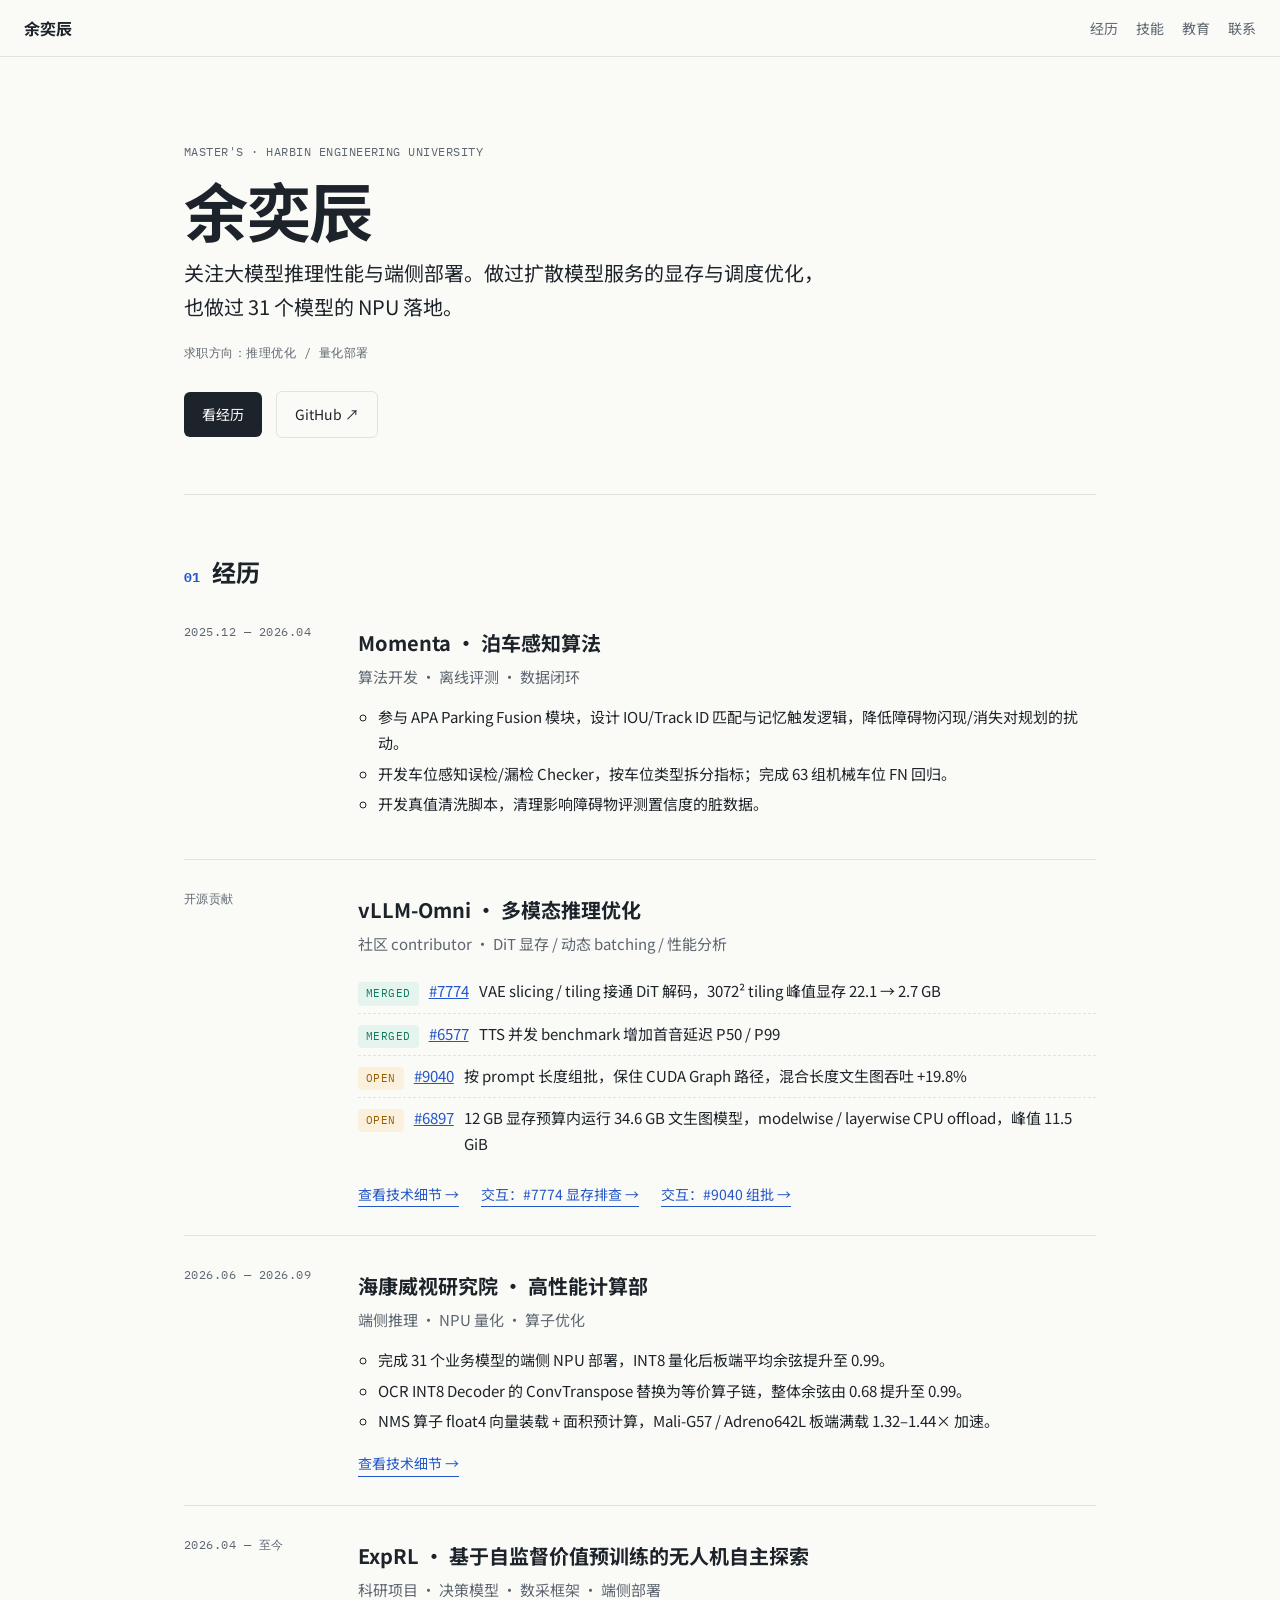
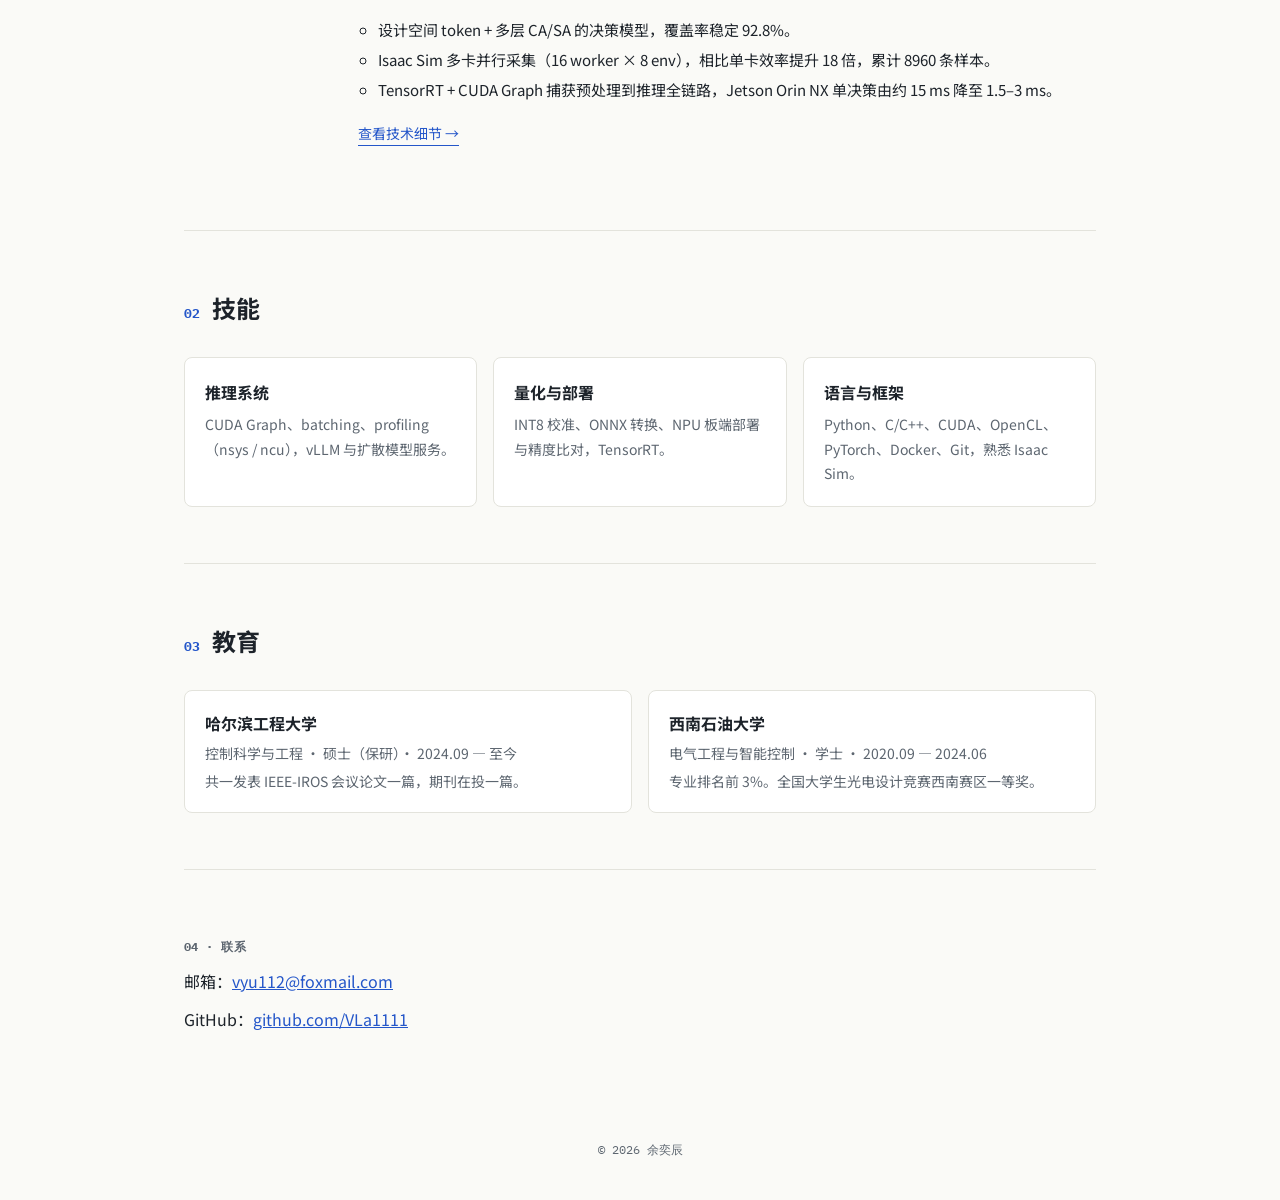
==== commit 2a52b48c: "Redesign homepage and add interactive VAE tiling case page Rebuild index.html as a single-page timel" ====
--- a/index.html
+++ b/index.html
@@ -1,8 +1,142 @@
-<!doctype html><html lang="zh-CN"><head><meta charset="UTF-8"><meta name="viewport" content="width=device-width,initial-scale=1"><title>余奕辰 | Infra notebook</title><meta name="description" content="余奕辰的多模态推理基础设施、端侧部署与科研项目经历。"><link rel="preconnect" href="https://fonts.googleapis.com"><link rel="preconnect" href="https://fonts.gstatic.com" crossorigin><link href="https://fonts.googleapis.com/css2?family=IBM+Plex+Mono:wght@400;500&family=Noto+Sans+SC:wght@400;500;600;700&display=swap" rel="stylesheet"><link rel="stylesheet" href="assets/style.css"></head><body>
-<header class="mobile-top"><a href="index.html">余奕辰</a><button id="panel-toggle">目录</button></header><div class="app-shell">
-<aside class="sidebar" id="sidebar"><a class="identity" href="index.html"><span class="avatar">YC</span><span><b>余奕辰</b><small>Infra notebook</small></span></a><p class="availability"><i></i> Available for 2027 graduate roles</p><nav class="tree"><p>OVERVIEW</p><a class="active" href="index.html"><span>⌘</span>个人概览</a><p>EXPERIENCE</p><a href="experiences/vllm-omni.html"><span>01</span>vLLM-Omni</a><a href="experiences/edge-inference.html"><span>02</span>端侧推理 infra</a><a href="experiences/research.html"><span>03</span>ExpRL 科研</a></nav><div class="sidebar-bottom"><p>LINKS</p><a href="https://github.com/VLa1111" target="_blank">GitHub ↗</a><a href="mailto:vyu112@foxmail.com">vyu112@foxmail.com</a></div></aside>
-<main class="workspace"><div class="breadcrumb">~/profile / <b>overview.md</b></div><section class="intro"><p class="label">HELLO, I'M</p><h1>余奕辰</h1><p class="headline">面向多模态推理与端侧部署的<br><strong>基础设施工程师。</strong></p><p class="summary">目前在哈尔滨工程大学控制科学与工程专业攻读硕士，关注模型推理性能、内存约束下的部署，以及将实验结论变成可复现工程改动。</p><div class="chips"><span>CUDA / PyTorch</span><span>Inference systems</span><span>Quantization</span><span>Edge AI</span></div></section>
-<section class="content-section"><div class="section-title"><span>01</span><h2>工作关注点</h2></div><div class="focus-grid"><article><b>01</b><h3>推理路径</h3><p>定位 batch、CUDA Graph、模型阶段与数据形状之间的真实性能约束。</p></article><article><b>02</b><h3>显存约束</h3><p>通过 offload、量化、slicing/tiling 与计算图改造，把大模型带到受限设备上。</p></article><article><b>03</b><h3>证据优先</h3><p>把回归测试、benchmark 与 profiling 作为工程交付的一部分。</p></article></div></section>
-<section class="content-section"><div class="section-title"><span>02</span><h2>经历索引</h2><small>点击条目，在右侧展开摘要；进入子页查看技术细节。</small></div><div class="experience-list"><button class="experience active" data-target="omni"><span class="date">2026.08 — now</span><span class="exp-title"><b>vLLM-Omni · 多模态推理优化</b><small>Contributor · DiT memory / batching / benchmark</small></span><span class="open">↗</span></button><button class="experience" data-target="edge"><span class="date">2026.06 — 09</span><span class="exp-title"><b>海康威视研究院 · 高性能计算部</b><small>端侧 infra / 异构推理 / NPU 量化</small></span><span class="open">↗</span></button><button class="experience" data-target="research"><span class="date">2026.04 — now</span><span class="exp-title"><b>ExpRL · 无人机自主探索</b><small>决策模型 / 并行采集 / Jetson 部署</small></span><span class="open">↗</span></button><button class="experience" data-target="momenta"><span class="date">2025.12 — 2026.04</span><span class="exp-title"><b>Momenta · 泊车感知算法</b><small>离线评测 / 数据闭环 / APA Parking Fusion</small></span><span class="open">↗</span></button></div></section>
-<section class="content-section compact"><div class="section-title"><span>03</span><h2>教育与工具</h2></div><div class="two-col"><div><p class="label">EDUCATION</p><b>哈尔滨工程大学</b><p>控制科学与工程 · 硕士（保研）<br>2024.09 — 至今</p><b>西南石油大学</b><p>电气工程与智能控制 · 学士<br>2020.09 — 2024.06 · 专业前 3%</p></div><div><p class="label">TOOLBOX</p><p>Linux · Python · C/C++ · CUDA · OpenCL · PyTorch · Docker · Git · vLLM</p><p>nsys · ncu · TensorRT · CUDA Graph · Isaac Sim · ONNX Runtime</p></div></div></section><footer>© 2026 Yichen Yu · Built as a technical portfolio</footer></main>
-<aside class="detail-panel" id="detail-panel"><div class="panel-head"><span>CONTEXT</span><button id="close-panel">×</button></div><div class="panel-content" data-panel="omni"><p class="label">SELECTED EXPERIENCE / 01</p><h2>vLLM-Omni<br>多模态推理优化</h2><p>围绕扩散模型服务中的显存、batching 与可观测性开展开源贡献。</p><dl><div><dt>已合并</dt><dd>VAE slicing / tiling；TTS benchmark 指标</dd></div><div><dt>进行中</dt><dd>长度感知组批；CPU offload</dd></div></dl><a class="panel-link" href="experiences/vllm-omni.html">打开技术档案 →</a></div><div class="panel-content hidden" data-panel="edge"><p class="label">SELECTED EXPERIENCE / 02</p><h2>端侧推理<br>与 NPU 部署</h2><p>在受限算力与精度约束下，完成业务模型的量化部署、计算图优化和移动 GPU Kernel 调优。</p><dl><div><dt>31</dt><dd>个业务模型端侧 NPU 部署</dd></div><div><dt>1.32–1.44×</dt><dd>NMS Kernel 满载稳定加速</dd></div></dl><a class="panel-link" href="experiences/edge-inference.html">打开技术档案 →</a></div><div class="panel-content hidden" data-panel="research"><p class="label">SELECTED EXPERIENCE / 03</p><h2>ExpRL<br>自主探索</h2><p>从自监督价值预训练到多卡采集，再到 Jetson 上的端侧决策链路优化。</p><dl><div><dt>18×</dt><dd>多卡采集效率提升</dd></div><div><dt>1.5–3 ms</dt><dd>Jetson Orin NX 单决策耗时</dd></div></dl><a class="panel-link" href="experiences/research.html">打开技术档案 →</a></div><div class="panel-content hidden" data-panel="momenta"><p class="label">SELECTED EXPERIENCE / 04</p><h2>泊车感知<br>算法与评测</h2><p>参与 APA Parking Fusion 的业务逻辑开发，并建立评测 checker 和数据清洗规则以支持问题闭环。</p><dl><div><dt>63</dt><dd>组机械车位 FN 数据回归</dd></div><div><dt>覆盖</dt><dd>业务开发、评测与数据闭环</dd></div></dl></div></aside></div><script src="assets/app.js"></script></body></html>
+<!doctype html>
+<html lang="zh-CN">
+<head>
+  <meta charset="UTF-8">
+  <meta name="viewport" content="width=device-width, initial-scale=1">
+  <title>余奕辰 · 过往经历</title>
+  <meta name="description" content="余奕辰的科研与开源经历：vLLM-Omni 贡献、端侧 NPU 部署、ExpRL 无人机探索。">
+  <link rel="preconnect" href="https://fonts.googleapis.com">
+  <link rel="preconnect" href="https://fonts.gstatic.com" crossorigin>
+  <link href="https://fonts.googleapis.com/css2?family=IBM+Plex+Mono:wght@400;500&family=Noto+Sans+SC:wght@400;500;600;700&display=swap" rel="stylesheet">
+  <link rel="stylesheet" href="assets/home.css">
+</head>
+<body>
+  <header class="top">
+    <a class="brand" href="#top">余奕辰</a>
+    <nav>
+      <a href="#experience">经历</a>
+      <a href="#skills">技能</a>
+      <a href="#education">教育</a>
+      <a href="#contact">联系</a>
+    </nav>
+  </header>
+
+  <main id="top">
+    <section class="hero">
+      <p class="kicker">MASTER'S · HARBIN ENGINEERING UNIVERSITY</p>
+      <h1>余奕辰</h1>
+      <p class="lede">关注大模型推理性能与端侧部署。做过扩散模型服务的显存与调度优化，也做过 31 个模型的 NPU 落地。</p>
+      <p class="meta">求职方向：推理优化 / 量化部署</p>
+      <a class="btn" href="#experience">看经历</a>
+      <a class="btn ghost" href="https://github.com/VLa1111" target="_blank" rel="noreferrer">GitHub ↗</a>
+    </section>
+
+    <section class="block" id="experience">
+      <h2><span>01</span>经历</h2>
+      <ol class="timeline">
+
+        <li class="item">
+          <div class="when">2025.12 — 2026.04</div>
+          <div>
+            <h3>Momenta · 泊车感知算法</h3>
+            <p class="role">算法开发 · 离线评测 · 数据闭环</p>
+            <ul class="bullets">
+              <li>参与 APA Parking Fusion 模块，设计 IOU/Track ID 匹配与记忆触发逻辑，降低障碍物闪现/消失对规划的扰动。</li>
+              <li>开发车位感知误检/漏检 Checker，按车位类型拆分指标；完成 63 组机械车位 FN 回归。</li>
+              <li>开发真值清洗脚本，清理影响障碍物评测置信度的脏数据。</li>
+            </ul>
+          </div>
+        </li>
+
+        <li class="item" id="vllm-omni">
+          <div class="when">开源贡献</div>
+          <div>
+            <h3>vLLM-Omni · 多模态推理优化</h3>
+            <p class="role">社区 contributor · DiT 显存 / 动态 batching / 性能分析</p>
+            <ul class="prs">
+              <li><span class="tag ok">MERGED</span><a href="https://github.com/vllm-project/vllm-omni/pull/7774" target="_blank" rel="noreferrer">#7774</a> VAE slicing / tiling 接通 DiT 解码，3072² tiling 峰值显存 22.1 → 2.7 GB</li>
+              <li><span class="tag ok">MERGED</span><a href="https://github.com/vllm-project/vllm-omni/pull/6577" target="_blank" rel="noreferrer">#6577</a> TTS 并发 benchmark 增加首音延迟 P50 / P99</li>
+              <li><span class="tag open">OPEN</span><a href="https://github.com/vllm-project/vllm-omni/pull/9040" target="_blank" rel="noreferrer">#9040</a> 按 prompt 长度组批，保住 CUDA Graph 路径，混合长度文生图吞吐 +19.8%</li>
+              <li><span class="tag open">OPEN</span><a href="https://github.com/vllm-project/vllm-omni/pull/6897" target="_blank" rel="noreferrer">#6897</a> 12 GB 显存预算内运行 34.6 GB 文生图模型，modelwise / layerwise CPU offload，峰值 11.5 GiB</li>
+            </ul>
+            <a class="inline" href="experiences/vllm-omni.html">查看技术细节 →</a>
+            <a class="inline" href="experiences/vae-tiling.html">交互：#7774 显存排查 →</a>
+            <a class="inline" href="experiences/qwen-image-2-1.html">交互：#9040 组批 →</a>
+          </div>
+        </li>
+
+        <li class="item">
+          <div class="when">2026.06 — 2026.09</div>
+          <div>
+            <h3>海康威视研究院 · 高性能计算部</h3>
+            <p class="role">端侧推理 · NPU 量化 · 算子优化</p>
+            <ul class="bullets">
+              <li>完成 31 个业务模型的端侧 NPU 部署，INT8 量化后板端平均余弦提升至 0.99。</li>
+              <li>OCR INT8 Decoder 的 ConvTranspose 替换为等价算子链，整体余弦由 0.68 提升至 0.99。</li>
+              <li>NMS 算子 float4 向量装载 + 面积预计算，Mali-G57 / Adreno642L 板端满载 1.32–1.44× 加速。</li>
+            </ul>
+            <a class="inline" href="experiences/edge-inference.html">查看技术细节 →</a>
+          </div>
+        </li>
+
+        <li class="item">
+          <div class="when">2026.04 — 至今</div>
+          <div>
+            <h3>ExpRL · 基于自监督价值预训练的无人机自主探索</h3>
+            <p class="role">科研项目 · 决策模型 · 数采框架 · 端侧部署</p>
+            <ul class="bullets">
+              <li>设计空间 token + 多层 CA/SA 的决策模型，覆盖率稳定 92.8%。</li>
+              <li>Isaac Sim 多卡并行采集（16 worker × 8 env），相比单卡效率提升 18 倍，累计 8960 条样本。</li>
+              <li>TensorRT + CUDA Graph 捕获预处理到推理全链路，Jetson Orin NX 单决策由约 15 ms 降至 1.5–3 ms。</li>
+            </ul>
+            <a class="inline" href="experiences/research.html">查看技术细节 →</a>
+          </div>
+        </li>
+
+      </ol>
+    </section>
+
+    <section class="block" id="skills">
+      <h2><span>02</span>技能</h2>
+      <div class="grid3">
+        <article>
+          <h3>推理系统</h3>
+          <p>CUDA Graph、batching、profiling（nsys / ncu），vLLM 与扩散模型服务。</p>
+        </article>
+        <article>
+          <h3>量化与部署</h3>
+          <p>INT8 校准、ONNX 转换、NPU 板端部署与精度比对，TensorRT。</p>
+        </article>
+        <article>
+          <h3>语言与框架</h3>
+          <p>Python、C/C++、CUDA、OpenCL、PyTorch、Docker、Git，熟悉 Isaac Sim。</p>
+        </article>
+      </div>
+    </section>
+
+    <section class="block" id="education">
+      <h2><span>03</span>教育</h2>
+      <div class="edu">
+        <div>
+          <b>哈尔滨工程大学</b>
+          <p>控制科学与工程 · 硕士（保研）· 2024.09 — 至今</p>
+          <p>共一发表 IEEE-IROS 会议论文一篇，期刊在投一篇。</p>
+        </div>
+        <div>
+          <b>西南石油大学</b>
+          <p>电气工程与智能控制 · 学士 · 2020.09 — 2024.06</p>
+          <p>专业排名前 3%。全国大学生光电设计竞赛西南赛区一等奖。</p>
+        </div>
+      </div>
+    </section>
+
+    <section class="contact" id="contact">
+      <h2 class="mono">04 · 联系</h2>
+      <p>邮箱：<a href="mailto:vyu112@foxmail.com">vyu112@foxmail.com</a></p>
+      <p>GitHub：<a href="https://github.com/VLa1111" target="_blank" rel="noreferrer">github.com/VLa1111</a></p>
+    </section>
+  </main>
+
+  <footer>© 2026 余奕辰</footer>
+</body>
+</html>
--- a/assets/home.css
+++ b/assets/home.css
@@ -0,0 +1,203 @@
+:root {
+  --bg: #fafaf7;
+  --paper: #ffffff;
+  --ink: #1d232a;
+  --muted: #5d6670;
+  --line: #e3e3dc;
+  --accent: #2456c9;
+  --ok: #0f7b5a;
+  --ok-bg: #e5f4ee;
+  --warn: #9a5a00;
+  --warn-bg: #fbf0dc;
+  --mono: "IBM Plex Mono", ui-monospace, monospace;
+  --sans: "Noto Sans SC", system-ui, -apple-system, "PingFang SC", sans-serif;
+}
+
+* { box-sizing: border-box; }
+
+html { scroll-behavior: smooth; background: var(--bg); }
+
+body {
+  margin: 0;
+  color: var(--ink);
+  background: var(--bg);
+  font: 16px/1.75 var(--sans);
+}
+
+a { color: var(--accent); }
+
+.top {
+  position: sticky;
+  top: 0;
+  z-index: 10;
+  display: flex;
+  justify-content: space-between;
+  align-items: center;
+  padding: 14px 24px;
+  background: rgba(250, 250, 247, 0.92);
+  backdrop-filter: blur(6px);
+  border-bottom: 1px solid var(--line);
+}
+
+.brand { font-weight: 700; text-decoration: none; color: var(--ink); }
+
+.top nav { display: flex; gap: 18px; }
+.top nav a { color: var(--muted); text-decoration: none; font-size: 14px; }
+.top nav a:hover { color: var(--ink); }
+
+main, .wrap {
+  max-width: 960px;
+  margin: 0 auto;
+  padding: 0 24px;
+}
+
+.hero { padding: 72px 0 56px; border-bottom: 1px solid var(--line); }
+
+.kicker, .when, .label, .tag, .meta, .mono {
+  font-family: var(--mono);
+  font-size: 12px;
+  letter-spacing: 0.04em;
+  color: var(--muted);
+}
+
+.hero h1 {
+  margin: 10px 0 8px;
+  font-size: clamp(40px, 7vw, 64px);
+  line-height: 1.1;
+  letter-spacing: -0.02em;
+}
+
+.lede {
+  max-width: 640px;
+  font-size: 20px;
+  line-height: 1.7;
+  color: var(--ink);
+  margin: 12px 0 18px;
+}
+
+.hero .meta { margin: 0 0 28px; }
+
+.btn {
+  display: inline-block;
+  margin-right: 10px;
+  padding: 10px 18px;
+  border-radius: 6px;
+  background: var(--ink);
+  color: #fff;
+  text-decoration: none;
+  font-size: 14px;
+}
+
+.btn.ghost {
+  background: transparent;
+  color: var(--ink);
+  border: 1px solid var(--line);
+}
+
+.block { padding: 56px 0; border-bottom: 1px solid var(--line); }
+
+.block h2 {
+  display: flex;
+  align-items: baseline;
+  gap: 12px;
+  margin: 0 0 28px;
+  font-size: 24px;
+}
+
+.block h2 span {
+  font-family: var(--mono);
+  font-size: 13px;
+  color: var(--accent);
+}
+
+.grid3 {
+  display: grid;
+  grid-template-columns: repeat(3, 1fr);
+  gap: 16px;
+}
+
+.grid3 article {
+  padding: 20px;
+  background: var(--paper);
+  border: 1px solid var(--line);
+  border-radius: 8px;
+}
+
+.grid3 h3 { margin: 0 0 6px; font-size: 16px; }
+.grid3 p { margin: 0; font-size: 14px; color: var(--muted); }
+
+.timeline { list-style: none; margin: 0; padding: 0; }
+
+.item {
+  display: grid;
+  grid-template-columns: 150px 1fr;
+  gap: 24px;
+  padding: 28px 0;
+  border-top: 1px solid var(--line);
+}
+
+.item:first-child { border-top: 0; padding-top: 0; }
+
+.item h3 { margin: 4px 0 4px; font-size: 20px; }
+.role { margin: 0 0 14px; color: var(--muted); font-size: 15px; }
+
+.prs { list-style: none; margin: 0 0 14px; padding: 0; }
+.prs li {
+  display: flex;
+  gap: 10px;
+  align-items: baseline;
+  padding: 7px 0;
+  font-size: 15px;
+  border-bottom: 1px dashed var(--line);
+}
+.prs li:last-child { border-bottom: 0; }
+
+.tag {
+  flex: none;
+  padding: 2px 8px;
+  border-radius: 4px;
+  font-size: 11px;
+}
+.tag.ok { background: var(--ok-bg); color: var(--ok); }
+.tag.open { background: var(--warn-bg); color: var(--warn); }
+
+.bullets { margin: 0 0 14px; padding-left: 20px; font-size: 15px; }
+.bullets li { margin-bottom: 4px; }
+
+.inline {
+  display: inline-block;
+  margin-right: 18px;
+  font-size: 14px;
+  text-decoration: none;
+  border-bottom: 1px solid currentColor;
+}
+
+.nolink { font-size: 13px; color: var(--muted); }
+
+.edu { display: grid; grid-template-columns: 1fr 1fr; gap: 16px; }
+.edu div {
+  padding: 18px 20px;
+  background: var(--paper);
+  border: 1px solid var(--line);
+  border-radius: 8px;
+}
+.edu b { display: block; font-size: 16px; }
+.edu p { margin: 4px 0 0; font-size: 14px; color: var(--muted); }
+
+.contact { padding: 56px 0 72px; }
+.contact p { margin: 0 0 10px; }
+
+footer {
+  padding: 24px 0 40px;
+  font-family: var(--mono);
+  font-size: 12px;
+  color: var(--muted);
+  text-align: center;
+}
+
+@media (max-width: 760px) {
+  .grid3, .edu { grid-template-columns: 1fr; }
+  .item { grid-template-columns: 1fr; gap: 8px; }
+  .top nav { gap: 12px; }
+  .lede { font-size: 17px; }
+}
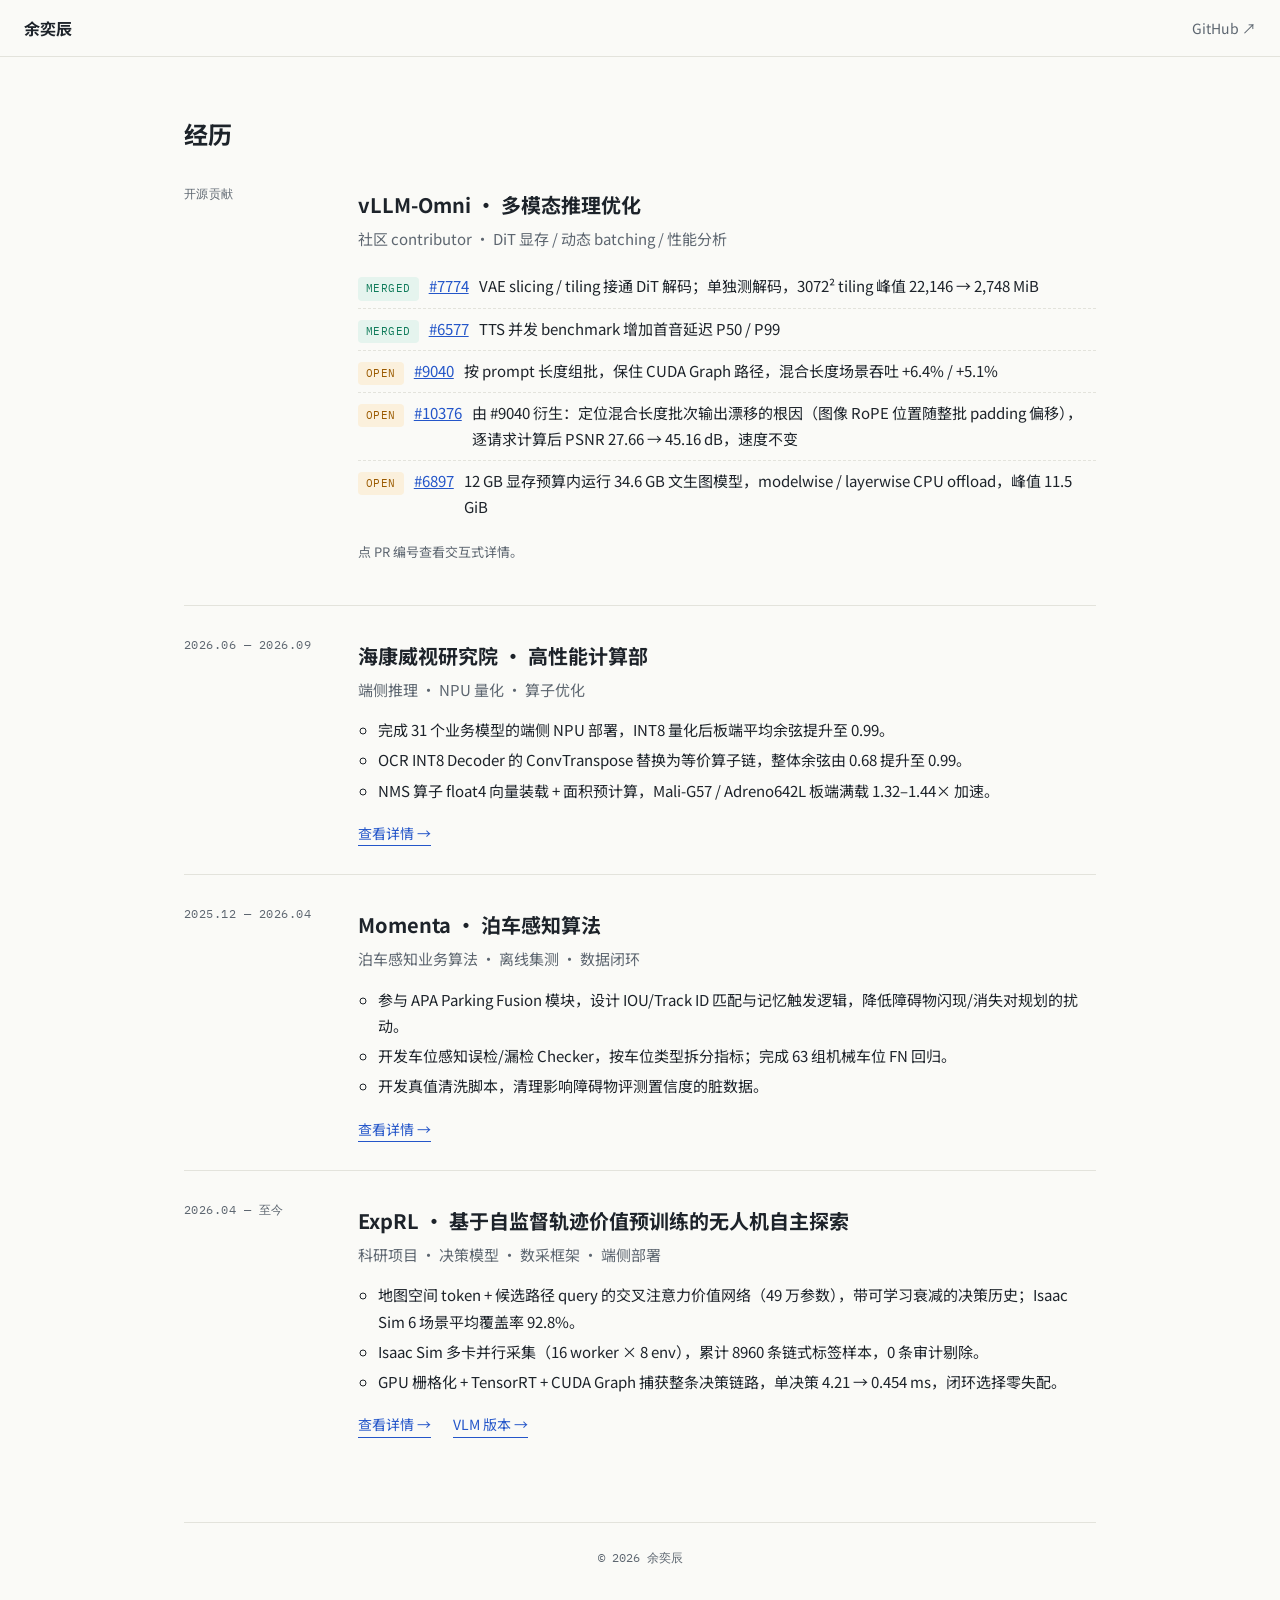
==== commit d59d6cac: "Rewrite qwen-image case page and add remaining case pages - qwen-image-2-1: factual, termized headin" ====
--- a/index.html
+++ b/index.html
@@ -3,8 +3,8 @@
 <head>
   <meta charset="UTF-8">
   <meta name="viewport" content="width=device-width, initial-scale=1">
-  <title>余奕辰 · 过往经历</title>
-  <meta name="description" content="余奕辰的科研与开源经历：vLLM-Omni 贡献、端侧 NPU 部署、ExpRL 无人机探索。">
+  <title>余奕辰 · 经历</title>
+  <meta name="description" content="余奕辰的经历：vLLM-Omni 开源贡献、海康威视端侧 NPU 部署、Momenta 泊车感知、ExpRL 无人机自主探索。">
   <link rel="preconnect" href="https://fonts.googleapis.com">
   <link rel="preconnect" href="https://fonts.gstatic.com" crossorigin>
   <link href="https://fonts.googleapis.com/css2?family=IBM+Plex+Mono:wght@400;500&family=Noto+Sans+SC:wght@400;500;600;700&display=swap" rel="stylesheet">
@@ -12,41 +12,16 @@
 </head>
 <body>
   <header class="top">
-    <a class="brand" href="#top">余奕辰</a>
+    <a class="brand" href="index.html">余奕辰</a>
     <nav>
-      <a href="#experience">经历</a>
-      <a href="#skills">技能</a>
-      <a href="#education">教育</a>
-      <a href="#contact">联系</a>
+      <a href="https://github.com/VLa1111" target="_blank" rel="noreferrer">GitHub ↗</a>
     </nav>
   </header>
 
-  <main id="top">
-    <section class="hero">
-      <p class="kicker">MASTER'S · HARBIN ENGINEERING UNIVERSITY</p>
-      <h1>余奕辰</h1>
-      <p class="lede">关注大模型推理性能与端侧部署。做过扩散模型服务的显存与调度优化，也做过 31 个模型的 NPU 落地。</p>
-      <p class="meta">求职方向：推理优化 / 量化部署</p>
-      <a class="btn" href="#experience">看经历</a>
-      <a class="btn ghost" href="https://github.com/VLa1111" target="_blank" rel="noreferrer">GitHub ↗</a>
-    </section>
-
+  <main>
     <section class="block" id="experience">
-      <h2><span>01</span>经历</h2>
+      <h2>经历</h2>
       <ol class="timeline">
-
-        <li class="item">
-          <div class="when">2025.12 — 2026.04</div>
-          <div>
-            <h3>Momenta · 泊车感知算法</h3>
-            <p class="role">算法开发 · 离线评测 · 数据闭环</p>
-            <ul class="bullets">
-              <li>参与 APA Parking Fusion 模块，设计 IOU/Track ID 匹配与记忆触发逻辑，降低障碍物闪现/消失对规划的扰动。</li>
-              <li>开发车位感知误检/漏检 Checker，按车位类型拆分指标；完成 63 组机械车位 FN 回归。</li>
-              <li>开发真值清洗脚本，清理影响障碍物评测置信度的脏数据。</li>
-            </ul>
-          </div>
-        </li>
 
         <li class="item" id="vllm-omni">
           <div class="when">开源贡献</div>
@@ -54,14 +29,13 @@
             <h3>vLLM-Omni · 多模态推理优化</h3>
             <p class="role">社区 contributor · DiT 显存 / 动态 batching / 性能分析</p>
             <ul class="prs">
-              <li><span class="tag ok">MERGED</span><a href="https://github.com/vllm-project/vllm-omni/pull/7774" target="_blank" rel="noreferrer">#7774</a> VAE slicing / tiling 接通 DiT 解码，3072² tiling 峰值显存 22.1 → 2.7 GB</li>
-              <li><span class="tag ok">MERGED</span><a href="https://github.com/vllm-project/vllm-omni/pull/6577" target="_blank" rel="noreferrer">#6577</a> TTS 并发 benchmark 增加首音延迟 P50 / P99</li>
-              <li><span class="tag open">OPEN</span><a href="https://github.com/vllm-project/vllm-omni/pull/9040" target="_blank" rel="noreferrer">#9040</a> 按 prompt 长度组批，保住 CUDA Graph 路径，混合长度文生图吞吐 +19.8%</li>
-              <li><span class="tag open">OPEN</span><a href="https://github.com/vllm-project/vllm-omni/pull/6897" target="_blank" rel="noreferrer">#6897</a> 12 GB 显存预算内运行 34.6 GB 文生图模型，modelwise / layerwise CPU offload，峰值 11.5 GiB</li>
+              <li><span class="tag ok">MERGED</span><a href="experiences/vae-tiling.html">#7774</a> VAE slicing / tiling 接通 DiT 解码；单独测解码，3072² tiling 峰值 22,146 → 2,748 MiB</li>
+              <li><span class="tag ok">MERGED</span><a href="experiences/tts-ttfp.html">#6577</a> TTS 并发 benchmark 增加首音延迟 P50 / P99</li>
+              <li><span class="tag open">OPEN</span><a href="experiences/qwen-image-2-1.html#pr9040">#9040</a> 按 prompt 长度组批，保住 CUDA Graph 路径，混合长度场景吞吐 +6.4% / +5.1%</li>
+              <li><span class="tag open">OPEN</span><a href="experiences/qwen-image-2-1.html#pr10376">#10376</a> 由 #9040 衍生：定位混合长度批次输出漂移的根因（图像 RoPE 位置随整批 padding 偏移），逐请求计算后 PSNR 27.66 → 45.16 dB，速度不变</li>
+              <li><span class="tag open">OPEN</span><a href="experiences/cpu-offload.html">#6897</a> 12 GB 显存预算内运行 34.6 GB 文生图模型，modelwise / layerwise CPU offload，峰值 11.5 GiB</li>
             </ul>
-            <a class="inline" href="experiences/vllm-omni.html">查看技术细节 →</a>
-            <a class="inline" href="experiences/vae-tiling.html">交互：#7774 显存排查 →</a>
-            <a class="inline" href="experiences/qwen-image-2-1.html">交互：#9040 组批 →</a>
+            <p class="nolink">点 PR 编号查看交互式详情。</p>
           </div>
         </li>
 
@@ -75,65 +49,40 @@
               <li>OCR INT8 Decoder 的 ConvTranspose 替换为等价算子链，整体余弦由 0.68 提升至 0.99。</li>
               <li>NMS 算子 float4 向量装载 + 面积预计算，Mali-G57 / Adreno642L 板端满载 1.32–1.44× 加速。</li>
             </ul>
-            <a class="inline" href="experiences/edge-inference.html">查看技术细节 →</a>
+            <a class="inline" href="experiences/edge-inference.html">查看详情 →</a>
+          </div>
+        </li>
+
+        <li class="item">
+          <div class="when">2025.12 — 2026.04</div>
+          <div>
+            <h3>Momenta · 泊车感知算法</h3>
+            <p class="role">泊车感知业务算法 · 离线集测 · 数据闭环</p>
+            <ul class="bullets">
+              <li>参与 APA Parking Fusion 模块，设计 IOU/Track ID 匹配与记忆触发逻辑，降低障碍物闪现/消失对规划的扰动。</li>
+              <li>开发车位感知误检/漏检 Checker，按车位类型拆分指标；完成 63 组机械车位 FN 回归。</li>
+              <li>开发真值清洗脚本，清理影响障碍物评测置信度的脏数据。</li>
+            </ul>
+            <a class="inline" href="experiences/momenta.html">查看详情 →</a>
           </div>
         </li>
 
         <li class="item">
           <div class="when">2026.04 — 至今</div>
           <div>
-            <h3>ExpRL · 基于自监督价值预训练的无人机自主探索</h3>
+            <h3>ExpRL · 基于自监督轨迹价值预训练的无人机自主探索</h3>
             <p class="role">科研项目 · 决策模型 · 数采框架 · 端侧部署</p>
             <ul class="bullets">
-              <li>设计空间 token + 多层 CA/SA 的决策模型，覆盖率稳定 92.8%。</li>
-              <li>Isaac Sim 多卡并行采集（16 worker × 8 env），相比单卡效率提升 18 倍，累计 8960 条样本。</li>
-              <li>TensorRT + CUDA Graph 捕获预处理到推理全链路，Jetson Orin NX 单决策由约 15 ms 降至 1.5–3 ms。</li>
+              <li>地图空间 token + 候选路径 query 的交叉注意力价值网络（49 万参数），带可学习衰减的决策历史；Isaac Sim 6 场景平均覆盖率 92.8%。</li>
+              <li>Isaac Sim 多卡并行采集（16 worker × 8 env），累计 8960 条链式标签样本，0 条审计剔除。</li>
+              <li>GPU 栅格化 + TensorRT + CUDA Graph 捕获整条决策链路，单决策 4.21 → 0.454 ms，闭环选择零失配。</li>
             </ul>
-            <a class="inline" href="experiences/research.html">查看技术细节 →</a>
+            <a class="inline" href="experiences/research.html">查看详情 →</a>
+            <a class="inline" href="experiences/exprl-vlm.html">VLM 版本 →</a>
           </div>
         </li>
 
       </ol>
-    </section>
-
-    <section class="block" id="skills">
-      <h2><span>02</span>技能</h2>
-      <div class="grid3">
-        <article>
-          <h3>推理系统</h3>
-          <p>CUDA Graph、batching、profiling（nsys / ncu），vLLM 与扩散模型服务。</p>
-        </article>
-        <article>
-          <h3>量化与部署</h3>
-          <p>INT8 校准、ONNX 转换、NPU 板端部署与精度比对，TensorRT。</p>
-        </article>
-        <article>
-          <h3>语言与框架</h3>
-          <p>Python、C/C++、CUDA、OpenCL、PyTorch、Docker、Git，熟悉 Isaac Sim。</p>
-        </article>
-      </div>
-    </section>
-
-    <section class="block" id="education">
-      <h2><span>03</span>教育</h2>
-      <div class="edu">
-        <div>
-          <b>哈尔滨工程大学</b>
-          <p>控制科学与工程 · 硕士（保研）· 2024.09 — 至今</p>
-          <p>共一发表 IEEE-IROS 会议论文一篇，期刊在投一篇。</p>
-        </div>
-        <div>
-          <b>西南石油大学</b>
-          <p>电气工程与智能控制 · 学士 · 2020.09 — 2024.06</p>
-          <p>专业排名前 3%。全国大学生光电设计竞赛西南赛区一等奖。</p>
-        </div>
-      </div>
-    </section>
-
-    <section class="contact" id="contact">
-      <h2 class="mono">04 · 联系</h2>
-      <p>邮箱：<a href="mailto:vyu112@foxmail.com">vyu112@foxmail.com</a></p>
-      <p>GitHub：<a href="https://github.com/VLa1111" target="_blank" rel="noreferrer">github.com/VLa1111</a></p>
     </section>
   </main>
 
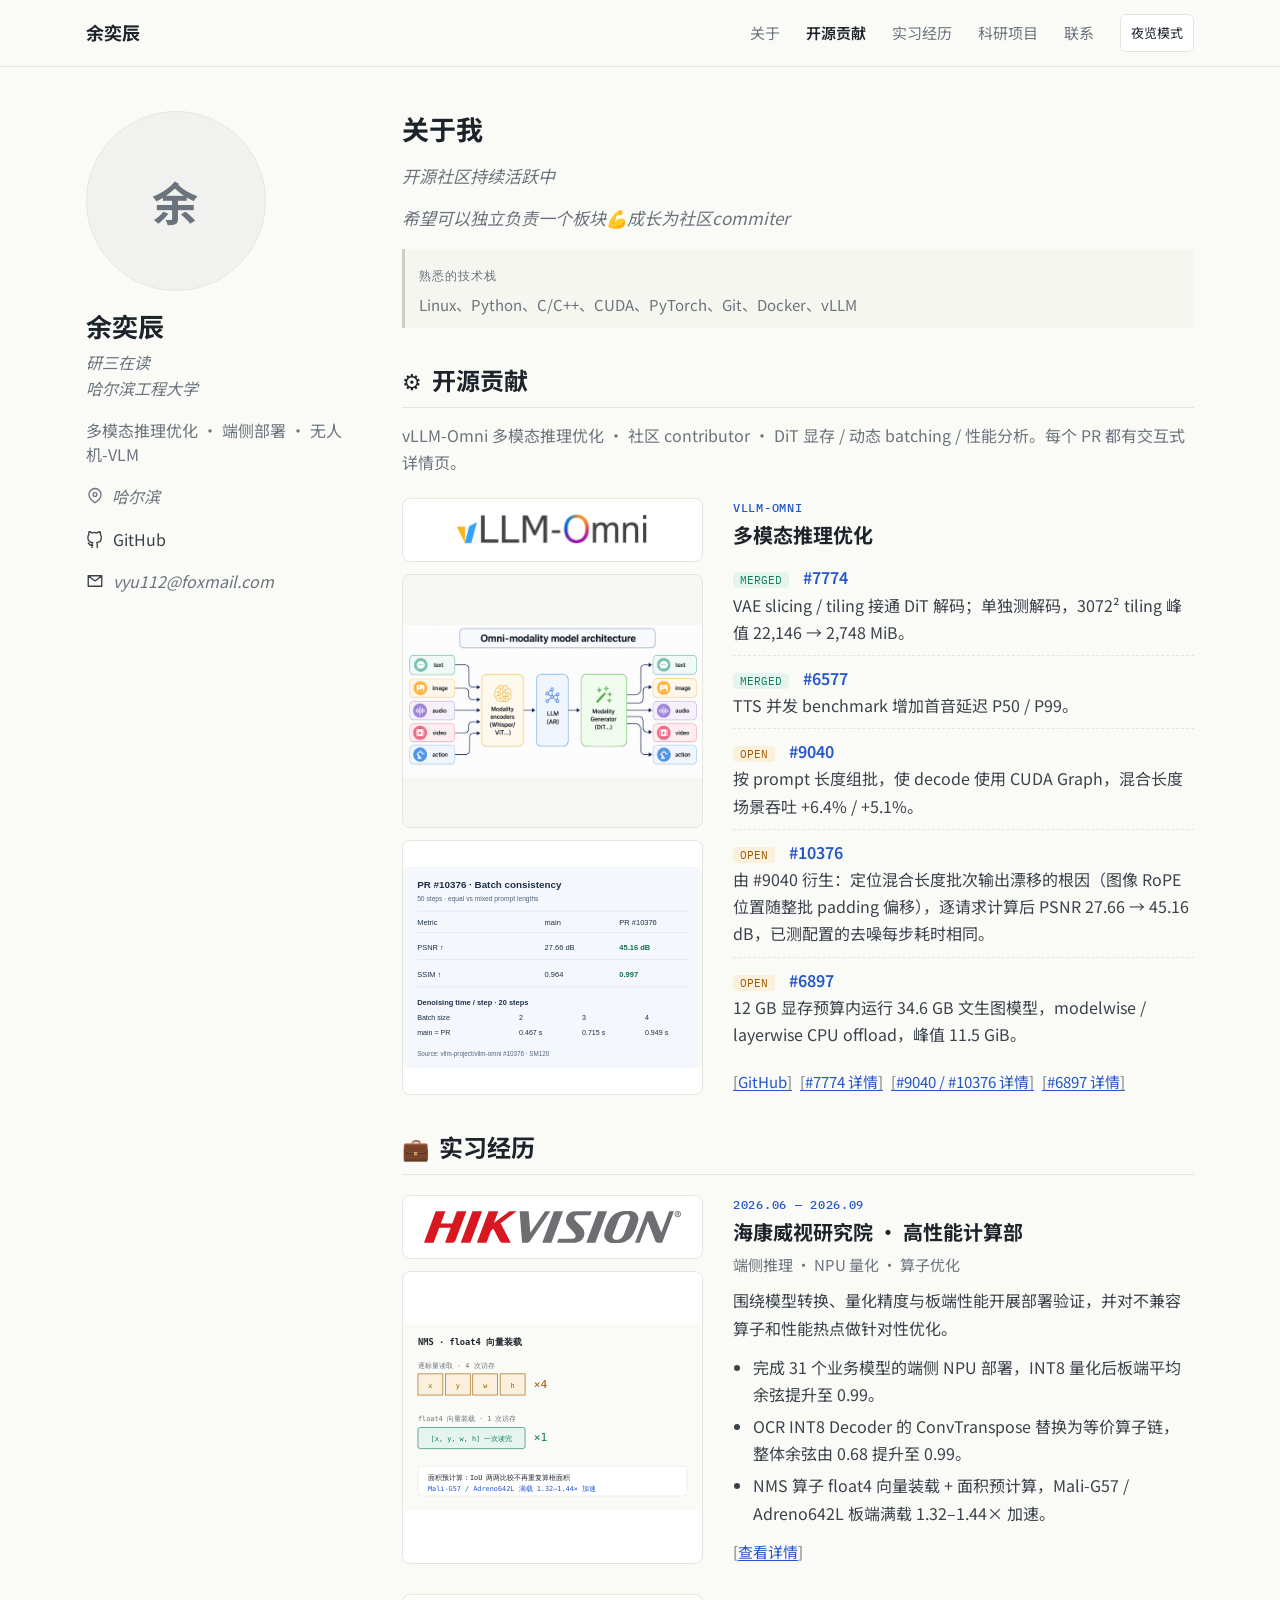
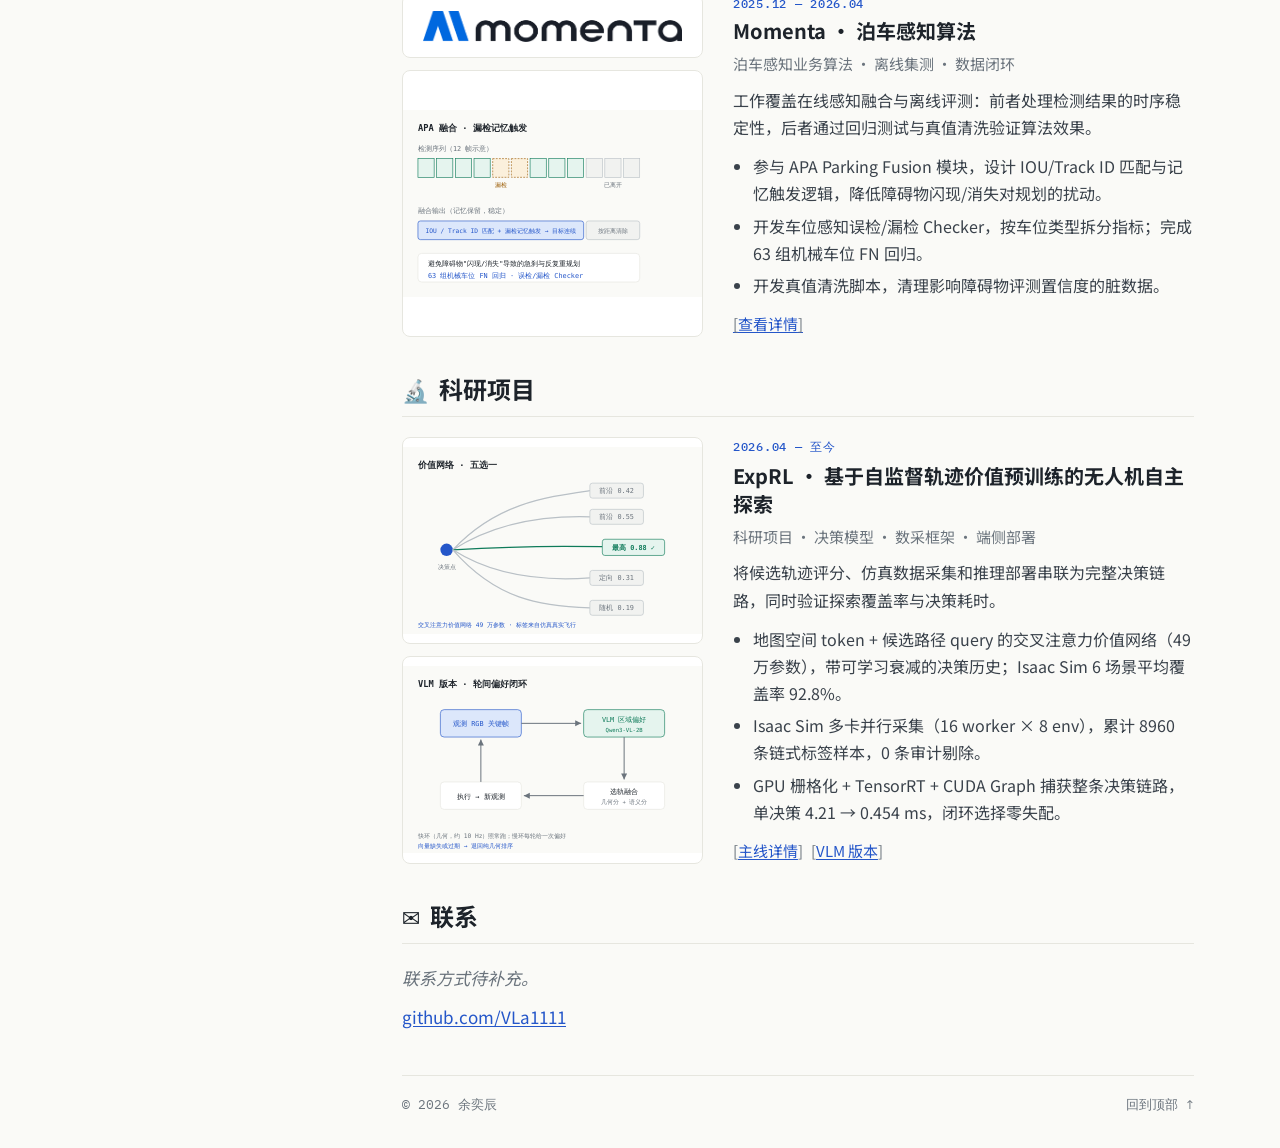
==== commit ed9c1bf4: "Refine portfolio layout and Qwen optimization narrative" ====
--- a/index.html
+++ b/index.html
@@ -3,89 +3,235 @@
 <head>
   <meta charset="UTF-8">
   <meta name="viewport" content="width=device-width, initial-scale=1">
-  <title>余奕辰 · 经历</title>
-  <meta name="description" content="余奕辰的经历：vLLM-Omni 开源贡献、海康威视端侧 NPU 部署、Momenta 泊车感知、ExpRL 无人机自主探索。">
+  <meta name="description" content="余奕辰的个人主页：vLLM-Omni 开源贡献、海康威视端侧 NPU 部署、Momenta 泊车感知、ExpRL 无人机自主探索。">
+  <meta property="og:title" content="余奕辰 · 个人主页">
+  <meta property="og:type" content="website">
+  <title>余奕辰 · 个人主页</title>
   <link rel="preconnect" href="https://fonts.googleapis.com">
   <link rel="preconnect" href="https://fonts.gstatic.com" crossorigin>
   <link href="https://fonts.googleapis.com/css2?family=IBM+Plex+Mono:wght@400;500&family=Noto+Sans+SC:wght@400;500;600;700&display=swap" rel="stylesheet">
-  <link rel="stylesheet" href="assets/home.css">
-</head>
+  <link rel="stylesheet" href="assets/index.css">
+  <script src="assets/index.js" defer></script>
+<link rel="stylesheet" href="assets/theme.css"><script src="assets/theme.js"></script></head>
 <body>
-  <header class="top">
-    <a class="brand" href="index.html">余奕辰</a>
-    <nav>
-      <a href="https://github.com/VLa1111" target="_blank" rel="noreferrer">GitHub ↗</a>
-    </nav>
+  <a class="skip-link" href="#main">跳到正文</a>
+
+  <header class="site-header">
+    <div class="header-inner">
+      <a class="header-brand" href="index.html">余奕辰</a>
+      <button class="menu-toggle" type="button" aria-expanded="false" aria-controls="primary-nav" hidden>
+        <span>菜单</span>
+        <svg viewBox="0 0 24 24" aria-hidden="true"><path d="M4 7h16M4 12h16M4 17h16"/></svg>
+      </button>
+      <nav id="primary-nav" class="primary-nav" aria-label="主导航">
+        <a class="active" href="#about" aria-current="location">关于</a>
+        <a href="#open-source">开源贡献</a>
+        <a href="#experience">实习经历</a>
+        <a href="#research">科研项目</a>
+        <a href="#contact">联系</a>
+      </nav>
+    </div>
   </header>
 
-  <main>
-    <section class="block" id="experience">
-      <h2>经历</h2>
-      <ol class="timeline">
-
-        <li class="item" id="vllm-omni">
-          <div class="when">开源贡献</div>
-          <div>
-            <h3>vLLM-Omni · 多模态推理优化</h3>
-            <p class="role">社区 contributor · DiT 显存 / 动态 batching / 性能分析</p>
+  <div class="page-layout">
+    <aside class="profile" aria-label="个人信息">
+      <div class="portrait-wrap">
+        <div class="portrait-placeholder" role="img" aria-label="余奕辰头像占位">
+          <span class="portrait-monogram">余</span>
+        </div>
+      </div>
+      <h1>余奕辰</h1>
+      <p class="profile-detail profile-role"><span class="is-placeholder">研三在读</span></p>
+      <p class="profile-detail profile-affiliation"><span class="is-placeholder">哈尔滨工程大学</span></p>
+      <p class="profile-detail profile-tagline">多模态推理优化 · 端侧部署 · 无人机-VLM</p>
+      <p class="profile-detail profile-location">
+        <svg class="detail-icon" viewBox="0 0 24 24" aria-hidden="true"><path d="M20 10c0 6-8 11-8 11S4 16 4 10a8 8 0 1 1 16 0Z"/><circle cx="12" cy="10" r="2.5"/></svg>
+        <span class="is-placeholder">哈尔滨</span>
+      </p>
+      <ul class="profile-links" aria-label="联系方式与主页">
+        <li>
+          <a href="https://github.com/VLa1111" target="_blank" rel="noreferrer">
+            <svg class="link-icon" viewBox="0 0 24 24" aria-hidden="true"><path d="M9 19c-4.3 1.4-4.3-2.5-6-3m12 6v-3.87a3.37 3.37 0 0 0-.94-2.61c3.14-.35 6.44-1.54 6.44-7A5.44 5.44 0 0 0 19 4.77 5.07 5.07 0 0 0 18.91 1S17.73.65 15 2.48a13.38 13.38 0 0 0-7 0C5.27.65 4.09 1 4.09 1A5.07 5.07 0 0 0 4 4.77a5.44 5.44 0 0 0-1.5 3.78c0 5.42 3.3 6.61 6.44 7A3.37 3.37 0 0 0 8 18.13V22"/></svg>
+            <span>GitHub</span>
+          </a>
+        </li>
+        <li>
+          <a href="mailto:placeholder@example.com" aria-label="邮箱（占位）">
+            <svg class="link-icon" viewBox="0 0 24 24" aria-hidden="true"><path d="M3 5h18v14H3zM3 5l9 7 9-7"/></svg>
+            <span class="is-placeholder">vyu112@foxmail.com</span>
+          </a>
+        </li>
+      </ul>
+    </aside>
+
+    <main id="main">
+      <section class="about-section" id="about" aria-labelledby="about-title">
+        <h1 id="about-title">关于我</h1>
+        <div class="biography">
+          <p class="is-placeholder">开源社区持续活跃中</p>
+          <p class="is-placeholder">希望可以独立负责一个板块💪成长为社区commiter</p>
+        </div>
+        <div class="draft-note"><span class="draft-label">熟悉的技术栈</span><p>Linux、Python、C/C++、CUDA、PyTorch、Git、Docker、vLLM</p></div>
+      </section>
+
+      <section id="open-source" class="content-section" aria-labelledby="open-source-title">
+        <h2 id="open-source-title" class="section-heading"><span class="section-icon" aria-hidden="true">⚙️</span> 开源贡献</h2>
+        <p class="section-lead">vLLM-Omni 多模态推理优化 · 社区 contributor · DiT 显存 / 动态 batching / 性能分析。每个 PR 都有交互式详情页。</p>
+        <article class="entry">
+          <div class="media-col">
+            <figure class="media logo src-note">
+              <img src="assets/media/vllm-omni-logo.jpg" alt="vLLM-Omni 项目标识" loading="lazy">
+
+            </figure>
+            <figure class="media contain">
+              <img src="assets/media/vllm-omni-arch.png" alt="vLLM-Omni 全模态模型架构图" loading="lazy" width="1400" height="713">
+
+            </figure>
+            <figure class="media">
+              <a href="experiences/qwen-image-2-1.html">
+                <img src="assets/media/pr10376-comparison.svg" alt="PR 10376：PSNR 27.66 → 45.16 dB，SSIM 0.964 → 0.997" loading="lazy">
+              </a>
+
+            </figure>
+          </div>
+          <div class="entry-body">
+            <p class="entry-kicker">VLLM-OMNI</p>
+            <h3>多模态推理优化</h3>
             <ul class="prs">
-              <li><span class="tag ok">MERGED</span><a href="experiences/vae-tiling.html">#7774</a> VAE slicing / tiling 接通 DiT 解码；单独测解码，3072² tiling 峰值 22,146 → 2,748 MiB</li>
-              <li><span class="tag ok">MERGED</span><a href="experiences/tts-ttfp.html">#6577</a> TTS 并发 benchmark 增加首音延迟 P50 / P99</li>
-              <li><span class="tag open">OPEN</span><a href="experiences/qwen-image-2-1.html#pr9040">#9040</a> 按 prompt 长度组批，保住 CUDA Graph 路径，混合长度场景吞吐 +6.4% / +5.1%</li>
-              <li><span class="tag open">OPEN</span><a href="experiences/qwen-image-2-1.html#pr10376">#10376</a> 由 #9040 衍生：定位混合长度批次输出漂移的根因（图像 RoPE 位置随整批 padding 偏移），逐请求计算后 PSNR 27.66 → 45.16 dB，速度不变</li>
-              <li><span class="tag open">OPEN</span><a href="experiences/cpu-offload.html">#6897</a> 12 GB 显存预算内运行 34.6 GB 文生图模型，modelwise / layerwise CPU offload，峰值 11.5 GiB</li>
-            </ul>
-            <p class="nolink">点 PR 编号查看交互式详情。</p>
-          </div>
-        </li>
-
-        <li class="item">
-          <div class="when">2026.06 — 2026.09</div>
-          <div>
+              <li>
+                <div class="pr-head"><span class="tag ok">MERGED</span><a href="experiences/vae-tiling.html">#7774</a></div>
+                VAE slicing / tiling 接通 DiT 解码；单独测解码，3072² tiling 峰值 22,146 → 2,748 MiB。
+              </li>
+              <li>
+                <div class="pr-head"><span class="tag ok">MERGED</span><a href="experiences/tts-ttfp.html">#6577</a></div>
+                TTS 并发 benchmark 增加首音延迟 P50 / P99。
+              </li>
+              <li>
+                <div class="pr-head"><span class="tag open">OPEN</span><a href="experiences/qwen-image-2-1.html#pr9040">#9040</a></div>
+                按 prompt 长度组批，使 decode 使用 CUDA Graph，混合长度场景吞吐 +6.4% / +5.1%。
+              </li>
+              <li>
+                <div class="pr-head"><span class="tag open">OPEN</span><a href="experiences/qwen-image-2-1.html#pr10376">#10376</a></div>
+                由 #9040 衍生：定位混合长度批次输出漂移的根因（图像 RoPE 位置随整批 padding 偏移），逐请求计算后 PSNR 27.66 → 45.16 dB，已测配置的去噪每步耗时相同。
+              </li>
+              <li>
+                <div class="pr-head"><span class="tag open">OPEN</span><a href="experiences/cpu-offload.html">#6897</a></div>
+                12 GB 显存预算内运行 34.6 GB 文生图模型，modelwise / layerwise CPU offload，峰值 11.5 GiB。
+              </li>
+            </ul>
+            <p class="links">
+              <a href="https://github.com/VLa1111" target="_blank" rel="noreferrer">GitHub</a>
+              <a href="experiences/vae-tiling.html">#7774 详情</a>
+              <a href="experiences/qwen-image-2-1.html">#9040 / #10376 详情</a>
+              <a href="experiences/cpu-offload.html">#6897 详情</a>
+            </p>
+          </div>
+        </article>
+      </section>
+
+      <section id="experience" class="content-section" aria-labelledby="experience-title">
+        <h2 id="experience-title" class="section-heading"><span class="section-icon" aria-hidden="true">💼</span> 实习经历</h2>
+
+        <article class="entry">
+          <div class="media-col">
+            <figure class="media logo">
+              <img src="assets/media/hikvision-logo.svg" alt="海康威视标识" loading="lazy">
+            </figure>
+            <figure class="media">
+              <a href="experiences/edge-inference.html">
+                <img src="assets/media/edge-nms-vectorload.svg" alt="NMS float4 向量装载示意" loading="lazy">
+              </a>
+
+            </figure>
+          </div>
+          <div class="entry-body">
+            <p class="entry-kicker">2026.06 — 2026.09</p>
             <h3>海康威视研究院 · 高性能计算部</h3>
             <p class="role">端侧推理 · NPU 量化 · 算子优化</p>
+            <p class="desc">围绕模型转换、量化精度与板端性能开展部署验证，并对不兼容算子和性能热点做针对性优化。</p>
             <ul class="bullets">
               <li>完成 31 个业务模型的端侧 NPU 部署，INT8 量化后板端平均余弦提升至 0.99。</li>
               <li>OCR INT8 Decoder 的 ConvTranspose 替换为等价算子链，整体余弦由 0.68 提升至 0.99。</li>
               <li>NMS 算子 float4 向量装载 + 面积预计算，Mali-G57 / Adreno642L 板端满载 1.32–1.44× 加速。</li>
             </ul>
-            <a class="inline" href="experiences/edge-inference.html">查看详情 →</a>
-          </div>
-        </li>
-
-        <li class="item">
-          <div class="when">2025.12 — 2026.04</div>
-          <div>
+            <p class="links"><a href="experiences/edge-inference.html">查看详情</a></p>
+          </div>
+        </article>
+
+        <article class="entry">
+          <div class="media-col">
+            <figure class="media logo">
+              <img src="assets/media/momenta-logo.png" alt="Momenta 标识" loading="lazy">
+            </figure>
+            <figure class="media">
+              <a href="experiences/momenta.html">
+                <img src="assets/media/momenta-fusion.svg" alt="泊车感知融合记忆触发示意" loading="lazy">
+              </a>
+
+            </figure>
+          </div>
+          <div class="entry-body">
+            <p class="entry-kicker">2025.12 — 2026.04</p>
             <h3>Momenta · 泊车感知算法</h3>
             <p class="role">泊车感知业务算法 · 离线集测 · 数据闭环</p>
+            <p class="desc">工作覆盖在线感知融合与离线评测：前者处理检测结果的时序稳定性，后者通过回归测试与真值清洗验证算法效果。</p>
             <ul class="bullets">
               <li>参与 APA Parking Fusion 模块，设计 IOU/Track ID 匹配与记忆触发逻辑，降低障碍物闪现/消失对规划的扰动。</li>
               <li>开发车位感知误检/漏检 Checker，按车位类型拆分指标；完成 63 组机械车位 FN 回归。</li>
               <li>开发真值清洗脚本，清理影响障碍物评测置信度的脏数据。</li>
             </ul>
-            <a class="inline" href="experiences/momenta.html">查看详情 →</a>
-          </div>
-        </li>
-
-        <li class="item">
-          <div class="when">2026.04 — 至今</div>
-          <div>
+            <p class="links"><a href="experiences/momenta.html">查看详情</a></p>
+          </div>
+        </article>
+      </section>
+
+      <section id="research" class="content-section" aria-labelledby="research-title">
+        <h2 id="research-title" class="section-heading"><span class="section-icon" aria-hidden="true">🔬</span> 科研项目</h2>
+
+        <article class="entry">
+          <div class="media-col">
+            <figure class="media">
+              <a href="experiences/research.html">
+                <img src="assets/media/exprl-candidates.svg" alt="五条候选路径价值评分示意" loading="lazy">
+              </a>
+
+            </figure>
+            <figure class="media">
+              <a href="experiences/exprl-vlm.html">
+                <img src="assets/media/exprl-loop.svg" alt="观测到偏好的闭环示意" loading="lazy">
+              </a>
+
+            </figure>
+          </div>
+          <div class="entry-body">
+            <p class="entry-kicker">2026.04 — 至今</p>
             <h3>ExpRL · 基于自监督轨迹价值预训练的无人机自主探索</h3>
             <p class="role">科研项目 · 决策模型 · 数采框架 · 端侧部署</p>
+            <p class="desc">将候选轨迹评分、仿真数据采集和推理部署串联为完整决策链路，同时验证探索覆盖率与决策耗时。</p>
             <ul class="bullets">
               <li>地图空间 token + 候选路径 query 的交叉注意力价值网络（49 万参数），带可学习衰减的决策历史；Isaac Sim 6 场景平均覆盖率 92.8%。</li>
               <li>Isaac Sim 多卡并行采集（16 worker × 8 env），累计 8960 条链式标签样本，0 条审计剔除。</li>
               <li>GPU 栅格化 + TensorRT + CUDA Graph 捕获整条决策链路，单决策 4.21 → 0.454 ms，闭环选择零失配。</li>
             </ul>
-            <a class="inline" href="experiences/research.html">查看详情 →</a>
-            <a class="inline" href="experiences/exprl-vlm.html">VLM 版本 →</a>
-          </div>
-        </li>
-
-      </ol>
-    </section>
-  </main>
-
-  <footer>© 2026 余奕辰</footer>
+            <p class="links">
+              <a href="experiences/research.html">主线详情</a>
+              <a href="experiences/exprl-vlm.html">VLM 版本</a>
+            </p>
+          </div>
+        </article>
+      </section>
+
+      <section id="contact" class="content-section contact-section" aria-labelledby="contact-title">
+        <h2 id="contact-title" class="section-heading"><span class="section-icon" aria-hidden="true">✉️</span> 联系</h2>
+        <p class="is-placeholder">联系方式待补充。</p>
+        <p><a href="https://github.com/VLa1111" target="_blank" rel="noreferrer">github.com/VLa1111</a></p>
+      </section>
+
+      <footer class="site-footer">
+        <span>© 2026 余奕辰</span>
+        <a href="#about">回到顶部 ↑</a>
+      </footer>
+    </main>
+  </div>
 </body>
 </html>
--- a/assets/index.css
+++ b/assets/index.css
@@ -0,0 +1,169 @@
+/* Homepage layout — academic-profile style: sticky nav, profile sidebar,
+   single reading column of icon-headed sections. Self-contained; the case
+   pages keep using home.css + case.css. */
+:root {
+  --ink: #1d232a;
+  --text: #3a424b;
+  --muted: #6b747d;
+  --line: #e6e6df;
+  --bg: #fafaf7;
+  --paper: #ffffff;
+  --accent: #2456c9;
+  --accent-dk: #163a8c;
+  --ok: #0f7b5a;
+  --ok-bg: #e5f4ee;
+  --warn: #9a5a00;
+  --warn-bg: #fbf0dc;
+  --mono: "IBM Plex Mono", ui-monospace, monospace;
+  --sans: "Noto Sans SC", system-ui, -apple-system, "PingFang SC", sans-serif;
+}
+* { box-sizing: border-box; }
+html { scroll-behavior: smooth; scroll-padding-top: 96px; background: var(--bg); }
+body { margin: 0; color: var(--text); background: var(--bg); font: 17px/1.7 var(--sans); }
+a { color: var(--accent); text-underline-offset: 2px; }
+a:hover { color: var(--accent-dk); }
+img { display: block; max-width: 100%; }
+[hidden] { display: none !important; }
+h1, h2, h3 { color: var(--ink); font-weight: 700; margin-top: 0; }
+.sr-only { position: absolute; width: 1px; height: 1px; padding: 0; overflow: hidden; clip: rect(0,0,0,0); white-space: nowrap; border: 0; }
+.skip-link { position: fixed; top: -100px; left: 20px; z-index: 20; padding: 10px 16px; background: #fff; border: 1px solid var(--accent); text-decoration: none; }
+.skip-link:focus { top: 12px; }
+
+/* Sticky top navigation */
+.site-header { position: sticky; top: 0; z-index: 10; background: rgba(250,250,247,.92); backdrop-filter: blur(6px); border-bottom: 1px solid var(--line); }
+.header-inner { max-width: 1180px; min-height: 64px; padding: 0 36px; margin: auto; display: flex; align-items: center; justify-content: space-between; gap: 18px; }
+.header-brand { font-weight: 700; font-size: 18px; color: var(--ink); text-decoration: none; }
+.primary-nav { display: flex; align-items: center; gap: 26px; }
+.primary-nav a { padding: 20px 0; font-size: 15px; color: var(--muted); text-decoration: none; }
+.primary-nav a:hover, .primary-nav a.active { color: var(--ink); }
+.primary-nav a.active { font-weight: 600; }
+.menu-toggle { display: none; align-items: center; gap: 8px; min-height: 44px; padding: 8px 0; border: 0; background: none; color: var(--ink); font: inherit; cursor: pointer; }
+.menu-toggle svg { width: 22px; height: 22px; fill: none; stroke: currentColor; stroke-width: 1.6; }
+
+/* Profile sidebar + reading column */
+.page-layout { max-width: 1180px; margin: auto; padding: 44px 36px 0; display: grid; grid-template-columns: 260px minmax(0,1fr); column-gap: 56px; }
+.profile { position: sticky; top: 92px; align-self: start; }
+.portrait-wrap { width: 180px; height: 180px; margin: 0 0 18px; }
+.portrait-placeholder { width: 100%; height: 100%; border-radius: 50%; display: flex; align-items: center; justify-content: center; background: #f1f2f0; border: 1px solid var(--line); }
+.portrait-monogram { font: 700 46px var(--sans); color: var(--muted); letter-spacing: .04em; }
+.profile h1 { margin: 0 0 8px; font-size: 26px; line-height: 1.3; }
+.profile-detail { margin: 0; font-size: 16px; line-height: 1.5; color: var(--text); }
+.profile-role { margin-bottom: 2px; }
+.profile-affiliation { margin-bottom: 18px; }
+.profile-tagline { margin-bottom: 18px; color: var(--muted); }
+.profile-location { display: flex; align-items: flex-start; gap: 8px; margin-bottom: 18px; color: var(--muted); }
+.detail-icon, .link-icon { width: 18px; height: 18px; flex-shrink: 0; fill: none; stroke: currentColor; stroke-width: 1.8; stroke-linecap: round; stroke-linejoin: round; }
+.profile-location .detail-icon { margin-top: 3px; }
+.is-placeholder { font-style: italic; color: var(--muted); }
+.profile-links { list-style: none; padding: 0; margin: 0; }
+.profile-links li { margin: 0 0 11px; }
+.profile-links a { display: inline-flex; align-items: center; gap: 9px; font-size: 16px; color: var(--text); text-decoration: none; }
+.profile-links a:hover { color: var(--accent); text-decoration: underline; }
+
+main { min-width: 0; }
+.about-section h1 { margin: 0 0 16px; font-size: 27px; line-height: 1.3; }
+.biography p { margin: 0 0 14px; }
+.biography p:last-child { margin-bottom: 0; }
+.draft-note { margin-top: 16px; padding: 10px 14px; border-left: 3px solid #cfcfc6; background: #f6f6f1; }
+.draft-label { font: 500 12px var(--mono); letter-spacing: .08em; color: var(--muted); }
+.draft-note p { margin: 4px 0 0; font-size: 15px; color: var(--muted); }
+
+.content-section { margin-top: 36px; scroll-margin-top: 92px; }
+.section-heading { display: flex; align-items: baseline; gap: 10px; margin: 0 0 20px; padding-bottom: 12px; border-bottom: 1px solid var(--line); font-size: 24px; line-height: 1.3; }
+.section-icon { font-size: 22px; line-height: 1; flex-shrink: 0; }
+.section-lead { margin: -6px 0 22px; color: var(--muted); font-size: 16px; }
+
+/* Entry: media tile + body, mirroring the reference's figure-left/text-right */
+.entry { display: grid; grid-template-columns: minmax(0,300px) minmax(0,1fr); gap: 30px; align-items: start; margin: 0 0 30px; }
+.entry:last-child { margin-bottom: 0; }
+.entry-body { min-width: 0; }
+.entry-kicker { font: 500 12px var(--mono); letter-spacing: .06em; color: var(--accent); margin: 2px 0 6px; }
+.entry h3 { margin: 0 0 6px; font-size: 20px; line-height: 1.4; }
+.entry .role { margin: 0 0 10px; color: var(--muted); font-size: 15px; }
+.entry .desc { margin: 0 0 12px; font-size: 16px; }
+.entry .bullets { margin: 0 0 12px; padding-left: 20px; font-size: 16px; }
+.entry .bullets li { margin-bottom: 5px; }
+
+/* Media column: one or more figures stacked vertically beside the text,
+   the whole column aligned to the text body's height. */
+.media-col { display: flex; flex-direction: column; gap: 12px; min-width: 0; }
+@media (min-width: 561px) {
+  .entry { align-items: stretch; grid-template-columns: minmax(0,38%) minmax(0,1fr); }
+  .media-col { min-height: 0; }
+  .media-col figure.media { flex: 1 1 0; min-height: 0; position: relative; }
+  .media-col figure.media a { display: block; height: 100%; }
+  .media-col figure.media img { position: absolute; inset: 0; width: 100%; height: 100%; object-fit: contain; }
+  .media-col figure.logo { flex: 0 0 64px; }
+  .media-col figure.logo img { position: static; width: auto; height: auto; max-height: 36px; }
+}
+@media (max-width: 560px) {
+  .media-col { display: grid; grid-template-columns: repeat(2,minmax(0,1fr)); }
+  .media-col figure.logo { display: none; }
+  .media-col figure.media img { aspect-ratio: 1.5; object-fit: contain; }
+}
+figure.media { margin: 0; border: 1px solid var(--line); border-radius: 8px; overflow: hidden; background: var(--paper); }
+figure.media a { display: block; }
+figure.media img, figure.media video { display: block; width: 100%; height: auto; }
+figure.media.contain { background: #f6f7f2; }
+figure.media.contain img { object-fit: contain; }
+figure.media figcaption { font: 11px/1.5 var(--mono); color: var(--muted); padding: 7px 10px; border-top: 1px solid var(--line); background: var(--paper); }
+/* Logo chip sits at the top of a media column */
+figure.logo { display: flex; align-items: center; justify-content: center; padding: 18px 20px; min-height: 64px; }
+figure.logo img { width: auto; max-height: 40px; }
+figure.logo.src-note figcaption { text-align: center; }
+
+/* Bracketed link row (reference style) */
+.links { display: flex; gap: 8px; flex-wrap: wrap; margin: 0; }
+.links a { font-size: 15px; color: var(--accent); text-decoration: underline; text-underline-offset: 2px; }
+.links a::before { content: '['; color: var(--muted); text-decoration: none; }
+.links a::after { content: ']'; color: var(--muted); text-decoration: none; }
+
+/* Status tags */
+.tag { display: inline-block; padding: 1px 7px; border-radius: 4px; font: 11px var(--mono); vertical-align: middle; margin-right: 6px; }
+.tag.ok { background: var(--ok-bg); color: var(--ok); }
+.tag.open { background: var(--warn-bg); color: var(--warn); }
+
+/* Compact PR rows under the open-source entry */
+.prs { list-style: none; margin: 0 0 12px; padding: 0; }
+.prs li { padding: 9px 0; font-size: 16px; border-bottom: 1px dashed var(--line); }
+.prs li:last-child { border-bottom: 0; }
+.prs .pr-head { display: flex; align-items: baseline; gap: 8px; flex-wrap: wrap; }
+.prs .pr-head a { font-weight: 600; text-decoration: none; }
+.prs .pr-head a:hover { text-decoration: underline; }
+
+.contact-section p { margin: 0 0 10px; }
+.site-footer { display: flex; justify-content: space-between; flex-wrap: wrap; gap: 10px 24px; margin-top: 44px; padding: 20px 0 34px; border-top: 1px solid var(--line); font: 13px var(--mono); color: var(--muted); }
+.site-footer a { color: var(--muted); text-decoration: none; }
+.site-footer a:hover { text-decoration: underline; }
+
+@media (max-width: 1040px) {
+  .header-inner, .page-layout { padding-left: 28px; padding-right: 28px; }
+  .page-layout { grid-template-columns: 220px minmax(0,1fr); column-gap: 40px; }
+}
+@media (max-width: 860px) {
+  .header-inner { flex-wrap: wrap; }
+  .menu-toggle { display: flex; }
+  .primary-nav { width: 100%; gap: 4px 20px; padding-bottom: 10px; flex-wrap: wrap; }
+  .primary-nav a { padding: 7px 0; font-size: 15px; }
+  .js-ready .primary-nav { display: none; }
+  .js-ready .primary-nav.is-open { display: flex; }
+  .page-layout { grid-template-columns: minmax(0,1fr); }
+  .profile { position: static; display: grid; grid-template-columns: 140px minmax(0,1fr); gap: 24px; padding-bottom: 28px; margin-bottom: 26px; border-bottom: 1px solid var(--line); }
+  .portrait-wrap { width: 140px; height: 140px; margin: 0; }
+  .profile-affiliation, .profile-tagline, .profile-location { margin-bottom: 12px; }
+  .profile-links { display: flex; flex-wrap: wrap; gap: 8px 22px; }
+  .profile-links li { margin: 0; }
+  .entry { grid-template-columns: minmax(180px,34%) minmax(0,1fr); gap: 22px; }
+}
+@media (max-width: 560px) {
+  body { font-size: 16px; }
+  .header-inner, .page-layout { padding-left: 20px; padding-right: 20px; }
+  .page-layout { padding-top: 28px; }
+  .profile { grid-template-columns: 104px minmax(0,1fr); gap: 18px; }
+  .portrait-wrap { width: 104px; height: 104px; }
+  .portrait-monogram { font-size: 32px; }
+  .profile h1 { font-size: 23px; }
+  .section-heading { font-size: 22px; }
+  .entry { grid-template-columns: minmax(0,1fr); gap: 14px; }
+  .media-tile { max-width: 420px; }
+}
--- a/assets/theme.css
+++ b/assets/theme.css
@@ -0,0 +1,12 @@
+:root { color-scheme: light; }
+:root[data-theme="dark"] {
+  color-scheme: dark;
+  --bg: #151a21; --paper: #1c232d; --ink: #e7edf4; --text: #c5cdd8;
+  --muted: #a1adbd; --line: #35404e; --accent: #90b4ff; --accent-dk: #bcd1ff;
+  --ok: #89d8b9; --ok-bg: #183a31; --warn: #efc585; --warn-bg: #3a3023;
+}
+.theme-toggle { border: 1px solid var(--line); border-radius: 6px; padding: 7px 10px; background: var(--paper); color: var(--ink); font: inherit; font-size: 13px; cursor: pointer; white-space: nowrap; }
+.theme-toggle:focus-visible { outline: 2px solid var(--accent); outline-offset: 3px; }
+[data-theme="dark"] .site-header, [data-theme="dark"] .top { background: #151a21f2; }
+[data-theme="dark"] .draft-note, [data-theme="dark"] .portrait-placeholder { background: var(--paper); }
+[data-theme="dark"] .seg button[aria-pressed="true"] { background: var(--accent); color: var(--bg); }
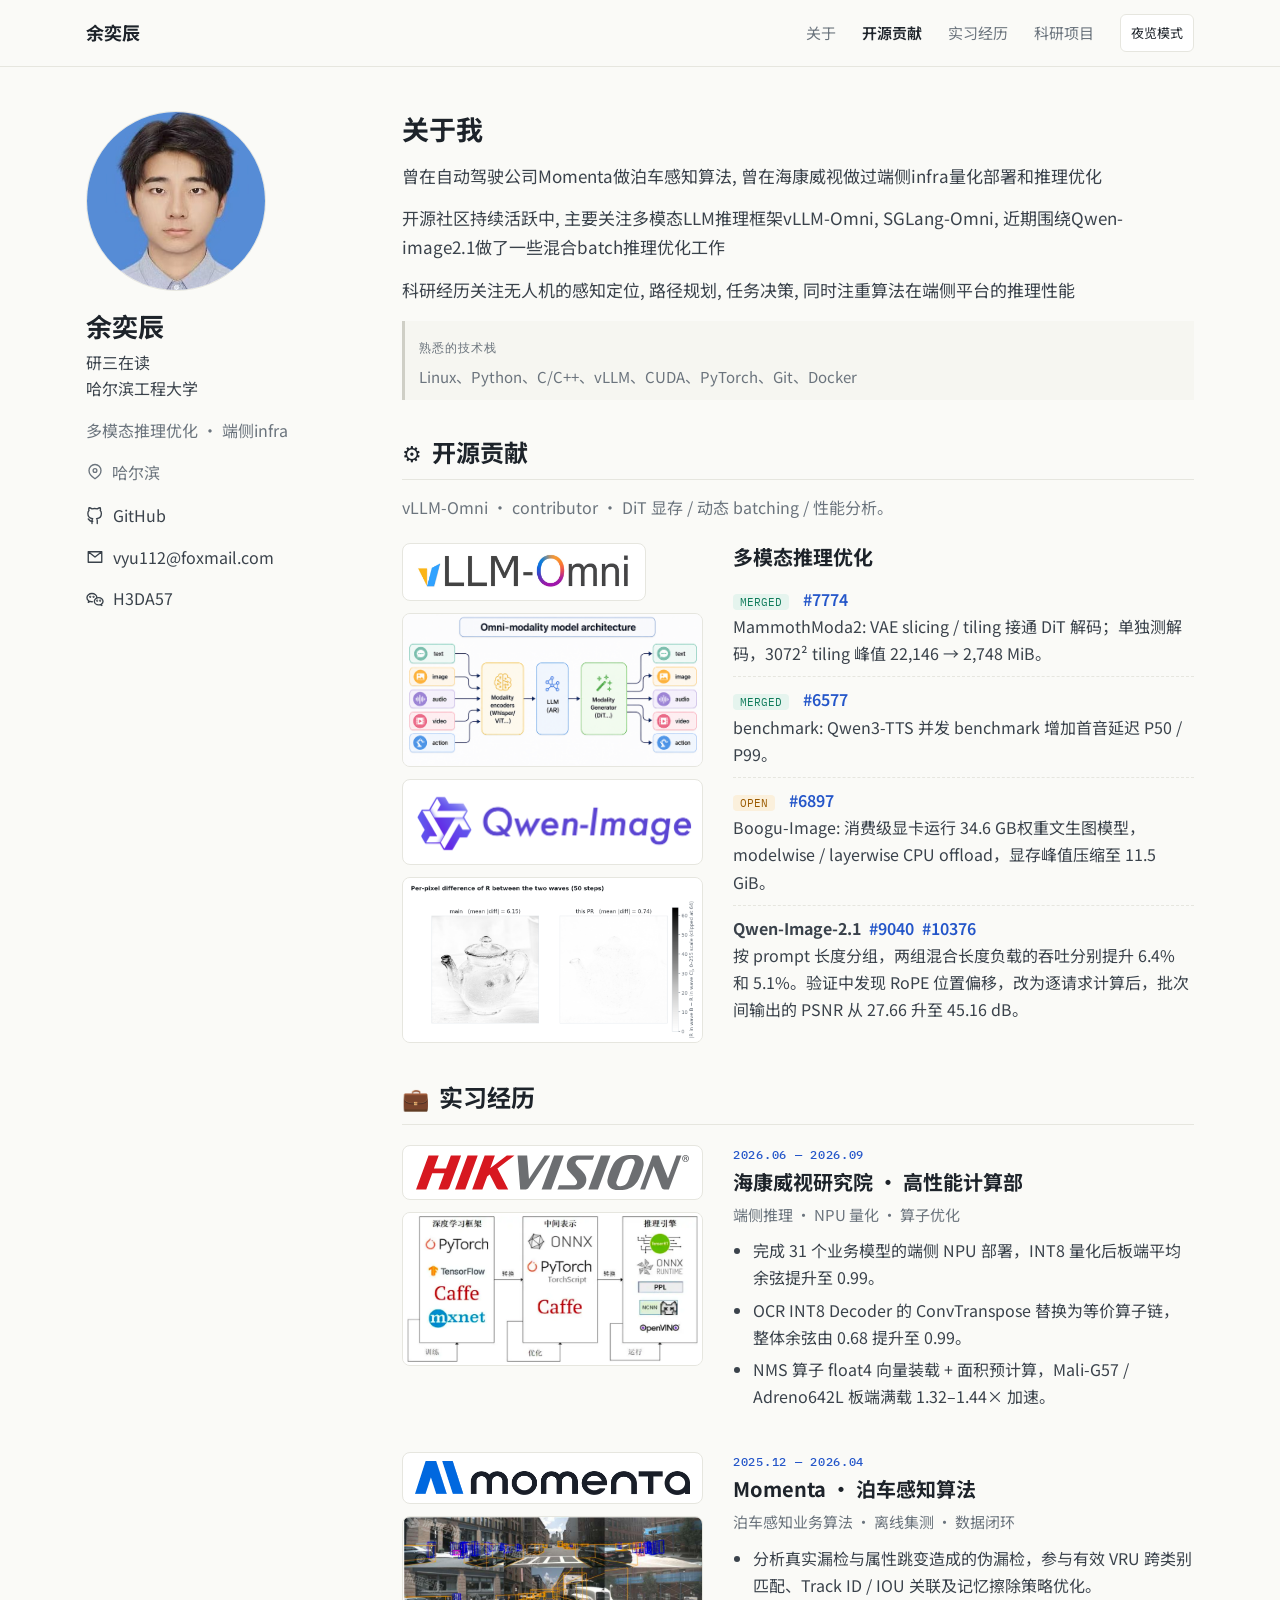
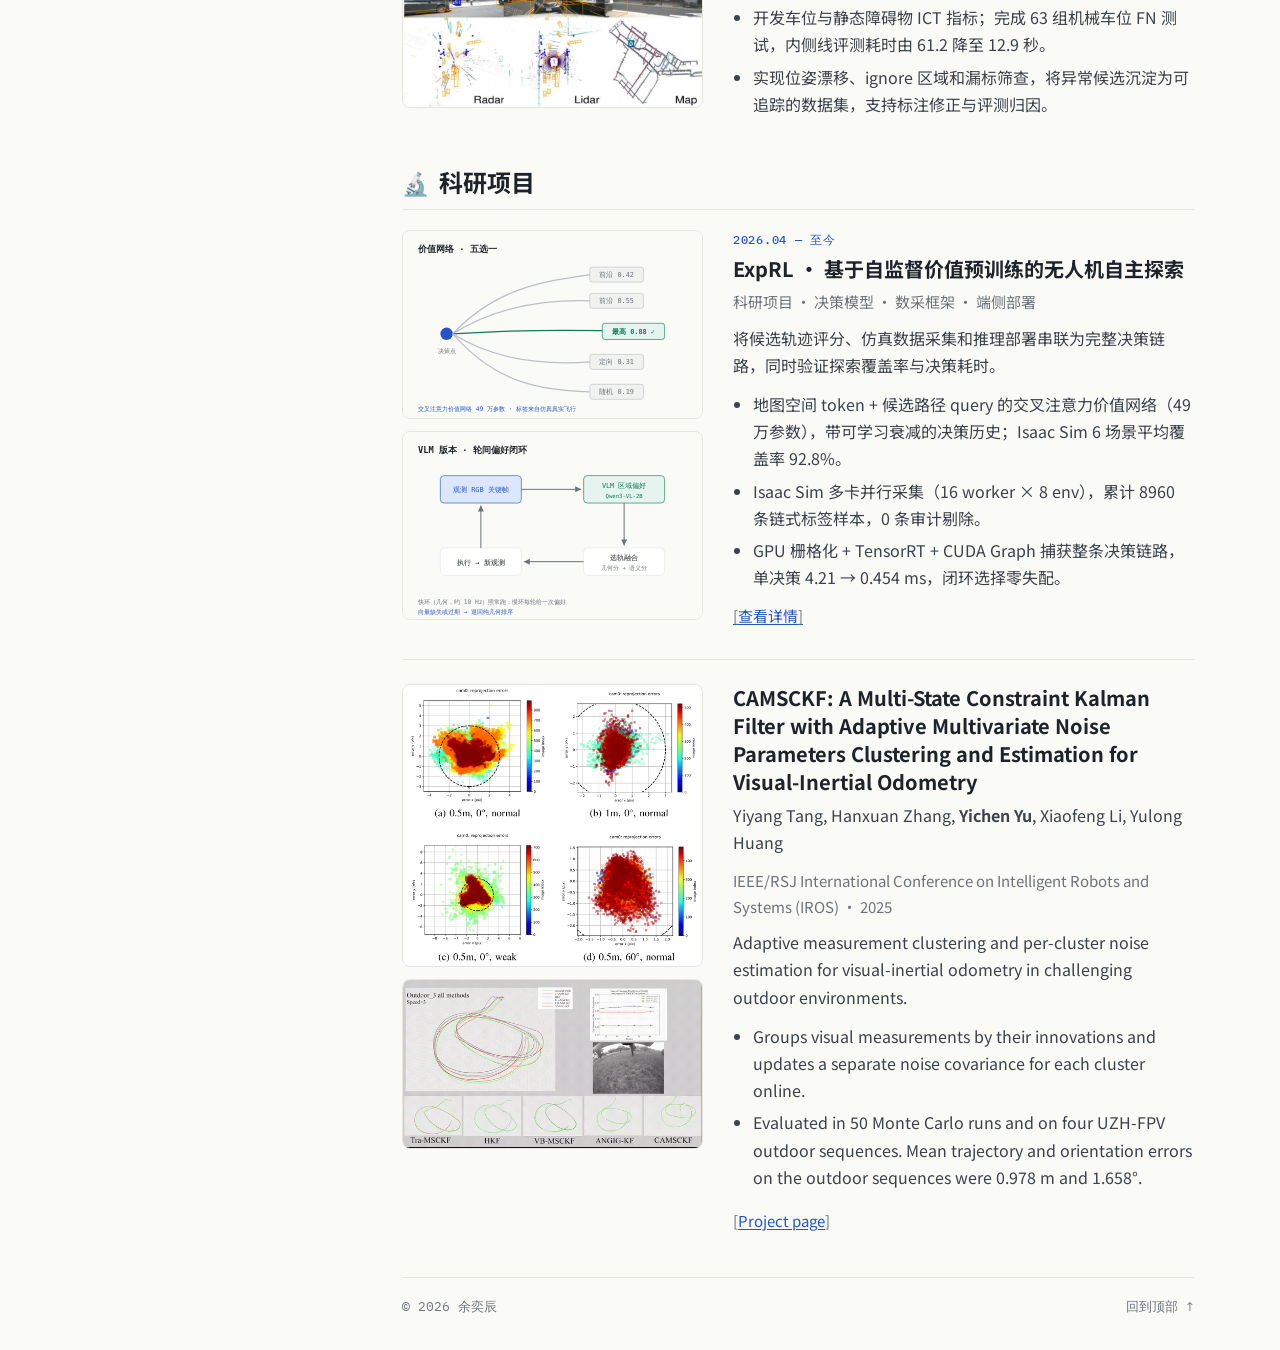
==== commit 04541fb5: "Update portfolio projects and add resume portrait" ====
--- a/index.html
+++ b/index.html
@@ -28,7 +28,6 @@
         <a href="#open-source">开源贡献</a>
         <a href="#experience">实习经历</a>
         <a href="#research">科研项目</a>
-        <a href="#contact">联系</a>
       </nav>
     </div>
   </header>
@@ -36,17 +35,15 @@
   <div class="page-layout">
     <aside class="profile" aria-label="个人信息">
       <div class="portrait-wrap">
-        <div class="portrait-placeholder" role="img" aria-label="余奕辰头像占位">
-          <span class="portrait-monogram">余</span>
-        </div>
+        <img class="portrait" src="assets/media/profile-portrait.jpg" width="300" height="400" alt="余奕辰头像">
       </div>
       <h1>余奕辰</h1>
-      <p class="profile-detail profile-role"><span class="is-placeholder">研三在读</span></p>
-      <p class="profile-detail profile-affiliation"><span class="is-placeholder">哈尔滨工程大学</span></p>
-      <p class="profile-detail profile-tagline">多模态推理优化 · 端侧部署 · 无人机-VLM</p>
+      <p class="profile-detail profile-role">研三在读</p>
+      <p class="profile-detail profile-affiliation">哈尔滨工程大学</p>
+      <p class="profile-detail profile-tagline">多模态推理优化 · 端侧infra</p>
       <p class="profile-detail profile-location">
         <svg class="detail-icon" viewBox="0 0 24 24" aria-hidden="true"><path d="M20 10c0 6-8 11-8 11S4 16 4 10a8 8 0 1 1 16 0Z"/><circle cx="12" cy="10" r="2.5"/></svg>
-        <span class="is-placeholder">哈尔滨</span>
+        <span>哈尔滨</span>
       </p>
       <ul class="profile-links" aria-label="联系方式与主页">
         <li>
@@ -56,10 +53,16 @@
           </a>
         </li>
         <li>
-          <a href="mailto:placeholder@example.com" aria-label="邮箱（占位）">
+          <a href="mailto:vyu112@foxmail.com" aria-label="发送邮件给余奕辰">
             <svg class="link-icon" viewBox="0 0 24 24" aria-hidden="true"><path d="M3 5h18v14H3zM3 5l9 7 9-7"/></svg>
-            <span class="is-placeholder">vyu112@foxmail.com</span>
+            <span>vyu112@foxmail.com</span>
           </a>
+        </li>
+        <li>
+          <span class="profile-wechat" aria-label="微信号 H3DA57">
+            <svg class="link-icon" viewBox="0 0 24 24" aria-hidden="true"><path d="M14.5 10.2c0-3.1-3-5.6-6.6-5.6S1.3 7.1 1.3 10.2c0 1.7.9 3.2 2.4 4.2l-.6 2.1 2.4-1.2c.8.3 1.6.4 2.4.4h.5"/><path d="M22.7 15c0-2.7-2.6-4.9-5.8-4.9s-5.8 2.2-5.8 4.9 2.6 4.9 5.8 4.9c.7 0 1.4-.1 2.1-.3l2.1 1-.5-1.8c1.3-.9 2.1-2.3 2.1-3.8Z"/><circle cx="5.6" cy="9" r=".6"/><circle cx="10.1" cy="9" r=".6"/><circle cx="14.9" cy="14.2" r=".5"/><circle cx="18.9" cy="14.2" r=".5"/></svg>
+            <span>H3DA57</span>
+          </span>
         </li>
       </ul>
     </aside>
@@ -68,63 +71,65 @@
       <section class="about-section" id="about" aria-labelledby="about-title">
         <h1 id="about-title">关于我</h1>
         <div class="biography">
-          <p class="is-placeholder">开源社区持续活跃中</p>
-          <p class="is-placeholder">希望可以独立负责一个板块💪成长为社区commiter</p>
+          <p>曾在自动驾驶公司Momenta做泊车感知算法, 曾在海康威视做过端侧infra量化部署和推理优化</p>
+          <p>开源社区持续活跃中, 主要关注多模态LLM推理框架vLLM-Omni, SGLang-Omni, 近期围绕Qwen-image2.1做了一些混合batch推理优化工作 </p>
+          <p>科研经历关注无人机的感知定位, 路径规划, 任务决策, 同时注重算法在端侧平台的推理性能</p>
         </div>
-        <div class="draft-note"><span class="draft-label">熟悉的技术栈</span><p>Linux、Python、C/C++、CUDA、PyTorch、Git、Docker、vLLM</p></div>
+        <div class="draft-note"><span class="draft-label">熟悉的技术栈</span><p>Linux、Python、C/C++、vLLM、CUDA、PyTorch、Git、Docker</p></div>
       </section>
 
       <section id="open-source" class="content-section" aria-labelledby="open-source-title">
         <h2 id="open-source-title" class="section-heading"><span class="section-icon" aria-hidden="true">⚙️</span> 开源贡献</h2>
-        <p class="section-lead">vLLM-Omni 多模态推理优化 · 社区 contributor · DiT 显存 / 动态 batching / 性能分析。每个 PR 都有交互式详情页。</p>
-        <article class="entry">
-          <div class="media-col">
-            <figure class="media logo src-note">
+        <p class="section-lead">vLLM-Omni · contributor · DiT 显存 / 动态 batching / 性能分析。</p>
+        <article class="entry">
+          <div class="media-col">
+            <figure class="media logo">
               <img src="assets/media/vllm-omni-logo.jpg" alt="vLLM-Omni 项目标识" loading="lazy">
 
             </figure>
-            <figure class="media contain">
+            <figure class="media">
               <img src="assets/media/vllm-omni-arch.png" alt="vLLM-Omni 全模态模型架构图" loading="lazy" width="1400" height="713">
 
             </figure>
             <figure class="media">
               <a href="experiences/qwen-image-2-1.html">
-                <img src="assets/media/pr10376-comparison.svg" alt="PR 10376：PSNR 27.66 → 45.16 dB，SSIM 0.964 → 0.997" loading="lazy">
-              </a>
-
-            </figure>
-          </div>
-          <div class="entry-body">
-            <p class="entry-kicker">VLLM-OMNI</p>
+                <img src="assets/media/qwen-image-logo.png" alt="Qwen-Image 标识 · Qwen-Image-2.1 优化项目" loading="lazy">
+              </a>
+
+            </figure>
+            <figure class="media">
+              <a href="experiences/qwen-image-2-1.html#pr10376">
+                <img src="assets/pr10376/fig4_diff_heatmap.png" alt="RoPE 修复前后的逐像素差分，平均绝对差从 6.15 降至 0.74" loading="lazy">
+              </a>
+            </figure>
+          </div>
+          <div class="entry-body">
+            <!-- <p class="entry-kicker">VLLM-OMNI</p> -->
             <h3>多模态推理优化</h3>
             <ul class="prs">
               <li>
                 <div class="pr-head"><span class="tag ok">MERGED</span><a href="experiences/vae-tiling.html">#7774</a></div>
-                VAE slicing / tiling 接通 DiT 解码；单独测解码，3072² tiling 峰值 22,146 → 2,748 MiB。
+                MammothModa2: VAE slicing / tiling 接通 DiT 解码；单独测解码，3072² tiling 峰值 22,146 → 2,748 MiB。
               </li>
               <li>
                 <div class="pr-head"><span class="tag ok">MERGED</span><a href="experiences/tts-ttfp.html">#6577</a></div>
-                TTS 并发 benchmark 增加首音延迟 P50 / P99。
-              </li>
-              <li>
-                <div class="pr-head"><span class="tag open">OPEN</span><a href="experiences/qwen-image-2-1.html#pr9040">#9040</a></div>
-                按 prompt 长度组批，使 decode 使用 CUDA Graph，混合长度场景吞吐 +6.4% / +5.1%。
-              </li>
-              <li>
-                <div class="pr-head"><span class="tag open">OPEN</span><a href="experiences/qwen-image-2-1.html#pr10376">#10376</a></div>
-                由 #9040 衍生：定位混合长度批次输出漂移的根因（图像 RoPE 位置随整批 padding 偏移），逐请求计算后 PSNR 27.66 → 45.16 dB，已测配置的去噪每步耗时相同。
+                benchmark: Qwen3-TTS 并发 benchmark 增加首音延迟 P50 / P99。
               </li>
               <li>
                 <div class="pr-head"><span class="tag open">OPEN</span><a href="experiences/cpu-offload.html">#6897</a></div>
-                12 GB 显存预算内运行 34.6 GB 文生图模型，modelwise / layerwise CPU offload，峰值 11.5 GiB。
-              </li>
-            </ul>
-            <p class="links">
+                Boogu-Image: 消费级显卡运行 34.6 GB权重文生图模型，modelwise / layerwise CPU offload，显存峰值压缩至 11.5 GiB。
+              </li>
+              <li>
+                <div class="pr-head"><strong>Qwen-Image-2.1</strong><a href="experiences/qwen-image-2-1.html#pr9040">#9040</a><a href="experiences/qwen-image-2-1.html#pr10376">#10376</a></div>
+                按 prompt 长度分组，两组混合长度负载的吞吐分别提升 6.4% 和 5.1%。验证中发现 RoPE 位置偏移，改为逐请求计算后，批次间输出的 PSNR 从 27.66 升至 45.16 dB。
+              </li>
+            </ul>
+            <!-- <p class="links">
               <a href="https://github.com/VLa1111" target="_blank" rel="noreferrer">GitHub</a>
               <a href="experiences/vae-tiling.html">#7774 详情</a>
               <a href="experiences/qwen-image-2-1.html">#9040 / #10376 详情</a>
               <a href="experiences/cpu-offload.html">#6897 详情</a>
-            </p>
+            </p> -->
           </div>
         </article>
       </section>
@@ -139,7 +144,7 @@
             </figure>
             <figure class="media">
               <a href="experiences/edge-inference.html">
-                <img src="assets/media/edge-nms-vectorload.svg" alt="NMS float4 向量装载示意" loading="lazy">
+                <img src="assets/media/hikvision-inference.png" width="1536" height="786" alt="模型部署流程：从深度学习框架经中间表示转换到推理引擎" loading="lazy">
               </a>
 
             </figure>
@@ -148,13 +153,13 @@
             <p class="entry-kicker">2026.06 — 2026.09</p>
             <h3>海康威视研究院 · 高性能计算部</h3>
             <p class="role">端侧推理 · NPU 量化 · 算子优化</p>
-            <p class="desc">围绕模型转换、量化精度与板端性能开展部署验证，并对不兼容算子和性能热点做针对性优化。</p>
+            <!-- <p class="desc">围绕模型转换、量化精度与板端性能开展部署验证，并对不兼容算子和性能热点做针对性优化。</p> -->
             <ul class="bullets">
               <li>完成 31 个业务模型的端侧 NPU 部署，INT8 量化后板端平均余弦提升至 0.99。</li>
               <li>OCR INT8 Decoder 的 ConvTranspose 替换为等价算子链，整体余弦由 0.68 提升至 0.99。</li>
               <li>NMS 算子 float4 向量装载 + 面积预计算，Mali-G57 / Adreno642L 板端满载 1.32–1.44× 加速。</li>
             </ul>
-            <p class="links"><a href="experiences/edge-inference.html">查看详情</a></p>
+            <!-- <p class="links"><a href="experiences/edge-inference.html">查看详情</a></p> -->
           </div>
         </article>
 
@@ -165,7 +170,7 @@
             </figure>
             <figure class="media">
               <a href="experiences/momenta.html">
-                <img src="assets/media/momenta-fusion.svg" alt="泊车感知融合记忆触发示意" loading="lazy">
+                <img src="assets/media/momenta-perception.png" width="952" height="606" alt="街景目标检测框与雷达、激光雷达和地图视图" loading="lazy">
               </a>
 
             </figure>
@@ -174,13 +179,13 @@
             <p class="entry-kicker">2025.12 — 2026.04</p>
             <h3>Momenta · 泊车感知算法</h3>
             <p class="role">泊车感知业务算法 · 离线集测 · 数据闭环</p>
-            <p class="desc">工作覆盖在线感知融合与离线评测：前者处理检测结果的时序稳定性，后者通过回归测试与真值清洗验证算法效果。</p>
-            <ul class="bullets">
-              <li>参与 APA Parking Fusion 模块，设计 IOU/Track ID 匹配与记忆触发逻辑，降低障碍物闪现/消失对规划的扰动。</li>
-              <li>开发车位感知误检/漏检 Checker，按车位类型拆分指标；完成 63 组机械车位 FN 回归。</li>
-              <li>开发真值清洗脚本，清理影响障碍物评测置信度的脏数据。</li>
-            </ul>
-            <p class="links"><a href="experiences/momenta.html">查看详情</a></p>
+            <!-- <p class="desc">围绕泊车安全与可通过性，参与近距离 VRU 记忆策略优化，并开发 ICT 评测 Checker 与真值质量筛查规则。</p> -->
+            <ul class="bullets">
+              <li>分析真实漏检与属性跳变造成的伪漏检，参与有效 VRU 跨类别匹配、Track ID / IOU 关联及记忆擦除策略优化。</li>
+              <li>开发车位与静态障碍物 ICT 指标；完成 63 组机械车位 FN 测试，内侧线评测耗时由 61.2 降至 12.9 秒。</li>
+              <li>实现位姿漂移、ignore 区域和漏标筛查，将异常候选沉淀为可追踪的数据集，支持标注修正与评测归因。</li>
+            </ul>
+            <!-- <p class="links"><a href="experiences/momenta.html">查看详情</a></p> -->
           </div>
         </article>
       </section>
@@ -205,7 +210,7 @@
           </div>
           <div class="entry-body">
             <p class="entry-kicker">2026.04 — 至今</p>
-            <h3>ExpRL · 基于自监督轨迹价值预训练的无人机自主探索</h3>
+            <h3>ExpRL · 基于自监督价值预训练的无人机自主探索</h3>
             <p class="role">科研项目 · 决策模型 · 数采框架 · 端侧部署</p>
             <p class="desc">将候选轨迹评分、仿真数据采集和推理部署串联为完整决策链路，同时验证探索覆盖率与决策耗时。</p>
             <ul class="bullets">
@@ -214,17 +219,45 @@
               <li>GPU 栅格化 + TensorRT + CUDA Graph 捕获整条决策链路，单决策 4.21 → 0.454 ms，闭环选择零失配。</li>
             </ul>
             <p class="links">
-              <a href="experiences/research.html">主线详情</a>
-              <a href="experiences/exprl-vlm.html">VLM 版本</a>
+              <a href="experiences/research.html">查看详情</a>
+              <!-- <a href="experiences/exprl-vlm.html">VLM 版本</a> -->
             </p>
           </div>
         </article>
-      </section>
-
-      <section id="contact" class="content-section contact-section" aria-labelledby="contact-title">
-        <h2 id="contact-title" class="section-heading"><span class="section-icon" aria-hidden="true">✉️</span> 联系</h2>
-        <p class="is-placeholder">联系方式待补充。</p>
-        <p><a href="https://github.com/VLa1111" target="_blank" rel="noreferrer">github.com/VLa1111</a></p>
+        <article class="entry publication-entry">
+          <div class="media-col">
+            <figure class="media">
+              <a href="assets/camsckf/figure-1.png" target="_blank" rel="noreferrer">
+                <img src="assets/camsckf/figure-1.png" width="1170" height="1100" loading="lazy" alt="Figure 1: feature-point noise distributions under different observation distances, viewpoints, and lighting conditions.">
+              </a>
+            </figure>
+            <figure class="media">
+              <a href="experiences/camsckf.html">
+                <picture>
+                  <source srcset="assets/camsckf/preview-poster.jpg" media="(prefers-reduced-motion: reduce)">
+                  <img src="assets/camsckf/preview.gif" width="640" height="360" loading="lazy" alt="CAMSCKF experimental demonstration with trajectory comparisons, estimated noise, and onboard camera footage.">
+                </picture>
+              </a>
+            </figure>
+          </div>
+          <div class="entry-body" lang="en">
+            <h3><a href="experiences/camsckf.html">CAMSCKF: A Multi-State Constraint Kalman Filter with Adaptive Multivariate Noise Parameters Clustering and Estimation for Visual-Inertial Odometry</a></h3>
+            <p class="desc">Yiyang Tang, Hanxuan Zhang, <strong>Yichen Yu</strong>, Xiaofeng Li, Yulong Huang</p>
+            <p class="role">IEEE/RSJ International Conference on Intelligent Robots and Systems (IROS) · 2025</p>
+            <p class="desc">Adaptive measurement clustering and per-cluster noise estimation for visual-inertial odometry in challenging outdoor environments.</p>
+            <ul class="bullets">
+              <li>Groups visual measurements by their innovations and updates a separate noise covariance for each cluster online.</li>
+              <li>Evaluated in 50 Monte Carlo runs and on four UZH-FPV outdoor sequences. Mean trajectory and orientation errors on the outdoor sequences were 0.978 m and 1.658°.</li>
+            </ul>
+            <p class="links">
+              <a href="experiences/camsckf.html">Project page</a>
+              <!-- <a href="https://yiyangtang521.github.io/camsckf/assets/paper.pdf">PDF</a> -->
+              <!-- <a href="https://ieeexplore.ieee.org/document/11246963">IEEE</a> -->
+              <!-- <a href="https://yiyangtang521.github.io/camsckf/#video">Video</a> -->
+              <!-- <a href="https://yiyangtang521.github.io/camsckf/#citation">BibTeX</a> -->
+            </p>
+          </div>
+        </article>
       </section>
 
       <footer class="site-footer">
--- a/assets/index.css
+++ b/assets/index.css
@@ -44,8 +44,7 @@
 .page-layout { max-width: 1180px; margin: auto; padding: 44px 36px 0; display: grid; grid-template-columns: 260px minmax(0,1fr); column-gap: 56px; }
 .profile { position: sticky; top: 92px; align-self: start; }
 .portrait-wrap { width: 180px; height: 180px; margin: 0 0 18px; }
-.portrait-placeholder { width: 100%; height: 100%; border-radius: 50%; display: flex; align-items: center; justify-content: center; background: #f1f2f0; border: 1px solid var(--line); }
-.portrait-monogram { font: 700 46px var(--sans); color: var(--muted); letter-spacing: .04em; }
+.portrait { width: 100%; height: 100%; border-radius: 50%; border: 1px solid var(--line); object-fit: cover; object-position: center 38%; }
 .profile h1 { margin: 0 0 8px; font-size: 26px; line-height: 1.3; }
 .profile-detail { margin: 0; font-size: 16px; line-height: 1.5; color: var(--text); }
 .profile-role { margin-bottom: 2px; }
@@ -57,7 +56,7 @@
 .is-placeholder { font-style: italic; color: var(--muted); }
 .profile-links { list-style: none; padding: 0; margin: 0; }
 .profile-links li { margin: 0 0 11px; }
-.profile-links a { display: inline-flex; align-items: center; gap: 9px; font-size: 16px; color: var(--text); text-decoration: none; }
+.profile-links a, .profile-wechat { display: inline-flex; align-items: center; gap: 9px; font-size: 16px; color: var(--text); text-decoration: none; }
 .profile-links a:hover { color: var(--accent); text-decoration: underline; }
 
 main { min-width: 0; }
@@ -84,33 +83,28 @@
 .entry .bullets { margin: 0 0 12px; padding-left: 20px; font-size: 16px; }
 .entry .bullets li { margin-bottom: 5px; }
 
-/* Media column: one or more figures stacked vertically beside the text,
-   the whole column aligned to the text body's height. */
+/* Align media with the start of the text and size each frame to its image. */
 .media-col { display: flex; flex-direction: column; gap: 12px; min-width: 0; }
 @media (min-width: 561px) {
-  .entry { align-items: stretch; grid-template-columns: minmax(0,38%) minmax(0,1fr); }
-  .media-col { min-height: 0; }
-  .media-col figure.media { flex: 1 1 0; min-height: 0; position: relative; }
-  .media-col figure.media a { display: block; height: 100%; }
-  .media-col figure.media img { position: absolute; inset: 0; width: 100%; height: 100%; object-fit: contain; }
-  .media-col figure.logo { flex: 0 0 64px; }
-  .media-col figure.logo img { position: static; width: auto; height: auto; max-height: 36px; }
-}
-@media (max-width: 560px) {
-  .media-col { display: grid; grid-template-columns: repeat(2,minmax(0,1fr)); }
-  .media-col figure.logo { display: none; }
-  .media-col figure.media img { aspect-ratio: 1.5; object-fit: contain; }
+  .entry { grid-template-columns: minmax(0,38%) minmax(0,1fr); }
 }
 figure.media { margin: 0; border: 1px solid var(--line); border-radius: 8px; overflow: hidden; background: var(--paper); }
-figure.media a { display: block; }
+figure.media a, figure.media picture { display: block; }
 figure.media img, figure.media video { display: block; width: 100%; height: auto; }
-figure.media.contain { background: #f6f7f2; }
-figure.media.contain img { object-fit: contain; }
-figure.media figcaption { font: 11px/1.5 var(--mono); color: var(--muted); padding: 7px 10px; border-top: 1px solid var(--line); background: var(--paper); }
-/* Logo chip sits at the top of a media column */
-figure.logo { display: flex; align-items: center; justify-content: center; padding: 18px 20px; min-height: 64px; }
+.publication-entry { padding-top: 24px; border-top: 1px solid var(--line); }
+.publication-entry h3 a { color: inherit; text-decoration: none; }
+.publication-entry h3 a:hover { color: var(--accent); text-decoration: underline; }
+@media (min-width: 561px) {
+  .publication-entry > .entry-body {
+    align-self: stretch;
+    display: flex;
+    flex-direction: column;
+  }
+
+  .publication-entry .links { margin-top: auto; }
+}
+figure.logo { align-self: start; padding: 8px 12px; }
 figure.logo img { width: auto; max-height: 40px; }
-figure.logo.src-note figcaption { text-align: center; }
 
 /* Bracketed link row (reference style) */
 .links { display: flex; gap: 8px; flex-wrap: wrap; margin: 0; }
@@ -149,7 +143,9 @@
   .js-ready .primary-nav.is-open { display: flex; }
   .page-layout { grid-template-columns: minmax(0,1fr); }
   .profile { position: static; display: grid; grid-template-columns: 140px minmax(0,1fr); gap: 24px; padding-bottom: 28px; margin-bottom: 26px; border-bottom: 1px solid var(--line); }
-  .portrait-wrap { width: 140px; height: 140px; margin: 0; }
+  .portrait-wrap { width: 140px; height: 140px; margin: 0; grid-row: 1 / span 6; }
+  .profile > :not(.portrait-wrap) { grid-column: 2; }
+  .profile { row-gap: 0; }
   .profile-affiliation, .profile-tagline, .profile-location { margin-bottom: 12px; }
   .profile-links { display: flex; flex-wrap: wrap; gap: 8px 22px; }
   .profile-links li { margin: 0; }
@@ -161,9 +157,8 @@
   .page-layout { padding-top: 28px; }
   .profile { grid-template-columns: 104px minmax(0,1fr); gap: 18px; }
   .portrait-wrap { width: 104px; height: 104px; }
-  .portrait-monogram { font-size: 32px; }
   .profile h1 { font-size: 23px; }
   .section-heading { font-size: 22px; }
   .entry { grid-template-columns: minmax(0,1fr); gap: 14px; }
-  .media-tile { max-width: 420px; }
+  .media-col figure.logo { display: none; }
 }
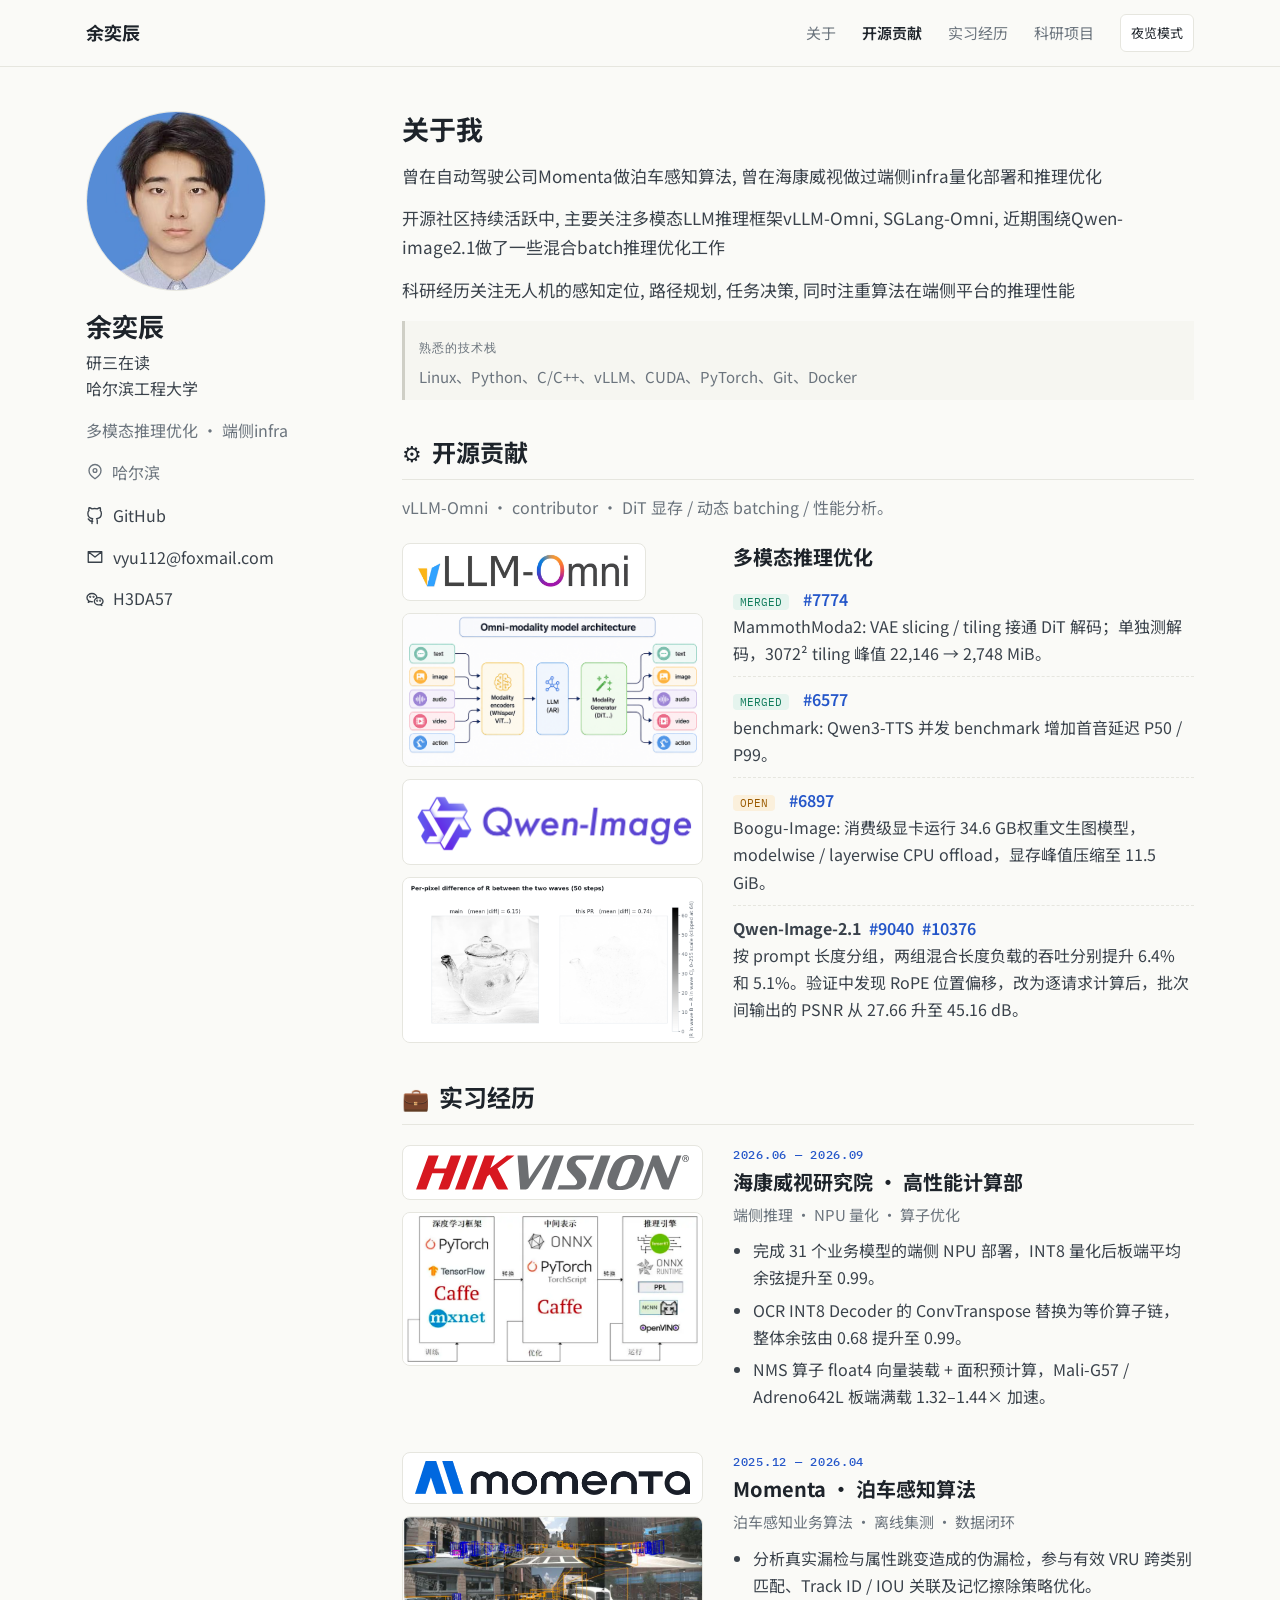
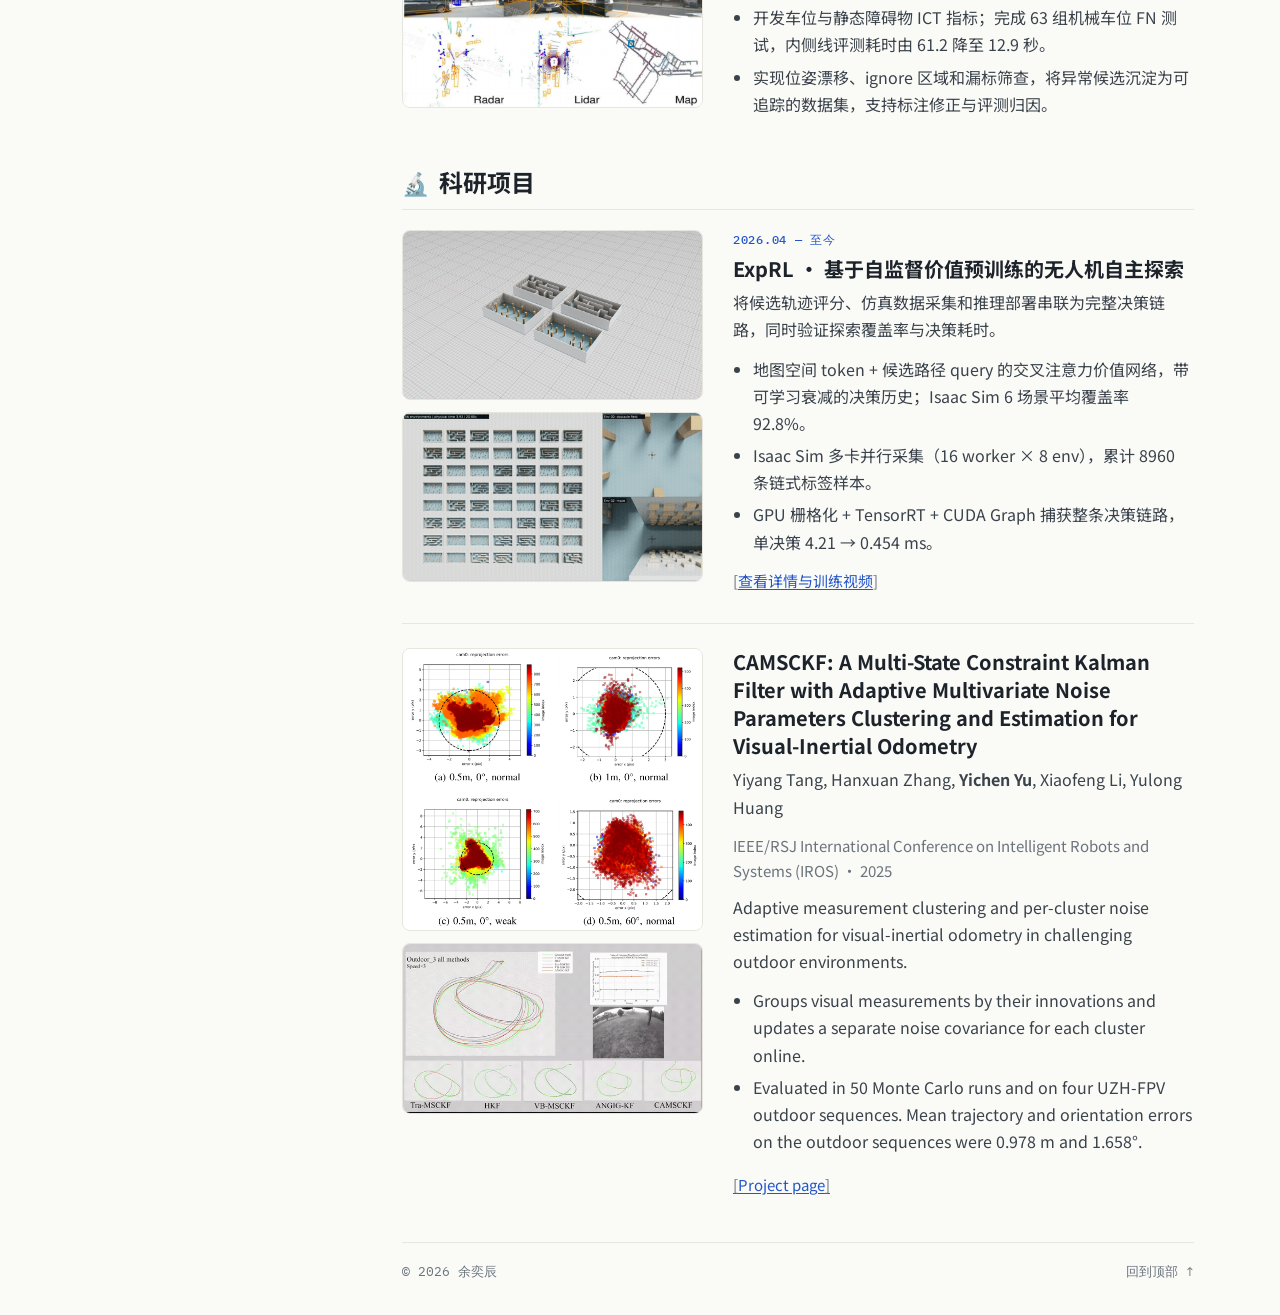
==== commit c4a56144: "Add ExpRL training media and clarify Qwen case study" ====
--- a/index.html
+++ b/index.html
@@ -98,7 +98,7 @@
 
             </figure>
             <figure class="media">
-              <a href="experiences/qwen-image-2-1.html#pr10376">
+              <a href="experiences/qwen-image-2-1.html">
                 <img src="assets/pr10376/fig4_diff_heatmap.png" alt="RoPE 修复前后的逐像素差分，平均绝对差从 6.15 降至 0.74" loading="lazy">
               </a>
             </figure>
@@ -120,7 +120,7 @@
                 Boogu-Image: 消费级显卡运行 34.6 GB权重文生图模型，modelwise / layerwise CPU offload，显存峰值压缩至 11.5 GiB。
               </li>
               <li>
-                <div class="pr-head"><strong>Qwen-Image-2.1</strong><a href="experiences/qwen-image-2-1.html#pr9040">#9040</a><a href="experiences/qwen-image-2-1.html#pr10376">#10376</a></div>
+                <div class="pr-head"><strong>Qwen-Image-2.1</strong><a href="experiences/qwen-image-2-1.html">#9040</a><a href="experiences/qwen-image-2-1.html">#10376</a></div>
                 按 prompt 长度分组，两组混合长度负载的吞吐分别提升 6.4% 和 5.1%。验证中发现 RoPE 位置偏移，改为逐请求计算后，批次间输出的 PSNR 从 27.66 升至 45.16 dB。
               </li>
             </ul>
@@ -197,13 +197,16 @@
           <div class="media-col">
             <figure class="media">
               <a href="experiences/research.html">
-                <img src="assets/media/exprl-candidates.svg" alt="五条候选路径价值评分示意" loading="lazy">
-              </a>
-
-            </figure>
-            <figure class="media">
-              <a href="experiences/exprl-vlm.html">
-                <img src="assets/media/exprl-loop.svg" alt="观测到偏好的闭环示意" loading="lazy">
+                <img src="assets/exprl/01-four-scenes.webp" alt="Isaac Sim 无人机探索训练场景总览" loading="lazy">
+              </a>
+
+            </figure>
+            <figure class="media">
+              <a href="experiences/research.html">
+                <picture>
+                  <source srcset="assets/exprl/training-poster.jpg" media="(prefers-reduced-motion: reduce)">
+                  <img src="assets/exprl/training-preview.gif" width="448" height="252" alt="56 个 Isaac Sim 训练环境的动态预览，含障碍场和迷宫中的无人机近景" loading="lazy">
+                </picture>
               </a>
 
             </figure>
@@ -211,15 +214,15 @@
           <div class="entry-body">
             <p class="entry-kicker">2026.04 — 至今</p>
             <h3>ExpRL · 基于自监督价值预训练的无人机自主探索</h3>
-            <p class="role">科研项目 · 决策模型 · 数采框架 · 端侧部署</p>
+            <!-- <p class="role">科研项目 · 决策模型 · 数采框架 · 端侧部署</p> -->
             <p class="desc">将候选轨迹评分、仿真数据采集和推理部署串联为完整决策链路，同时验证探索覆盖率与决策耗时。</p>
             <ul class="bullets">
-              <li>地图空间 token + 候选路径 query 的交叉注意力价值网络（49 万参数），带可学习衰减的决策历史；Isaac Sim 6 场景平均覆盖率 92.8%。</li>
-              <li>Isaac Sim 多卡并行采集（16 worker × 8 env），累计 8960 条链式标签样本，0 条审计剔除。</li>
-              <li>GPU 栅格化 + TensorRT + CUDA Graph 捕获整条决策链路，单决策 4.21 → 0.454 ms，闭环选择零失配。</li>
+              <li>地图空间 token + 候选路径 query 的交叉注意力价值网络，带可学习衰减的决策历史；Isaac Sim 6 场景平均覆盖率 92.8%。</li>
+              <li>Isaac Sim 多卡并行采集（16 worker × 8 env），累计 8960 条链式标签样本。</li>
+              <li>GPU 栅格化 + TensorRT + CUDA Graph 捕获整条决策链路，单决策 4.21 → 0.454 ms。</li>
             </ul>
             <p class="links">
-              <a href="experiences/research.html">查看详情</a>
+              <a href="experiences/research.html">查看详情与训练视频</a>
               <!-- <a href="experiences/exprl-vlm.html">VLM 版本</a> -->
             </p>
           </div>
